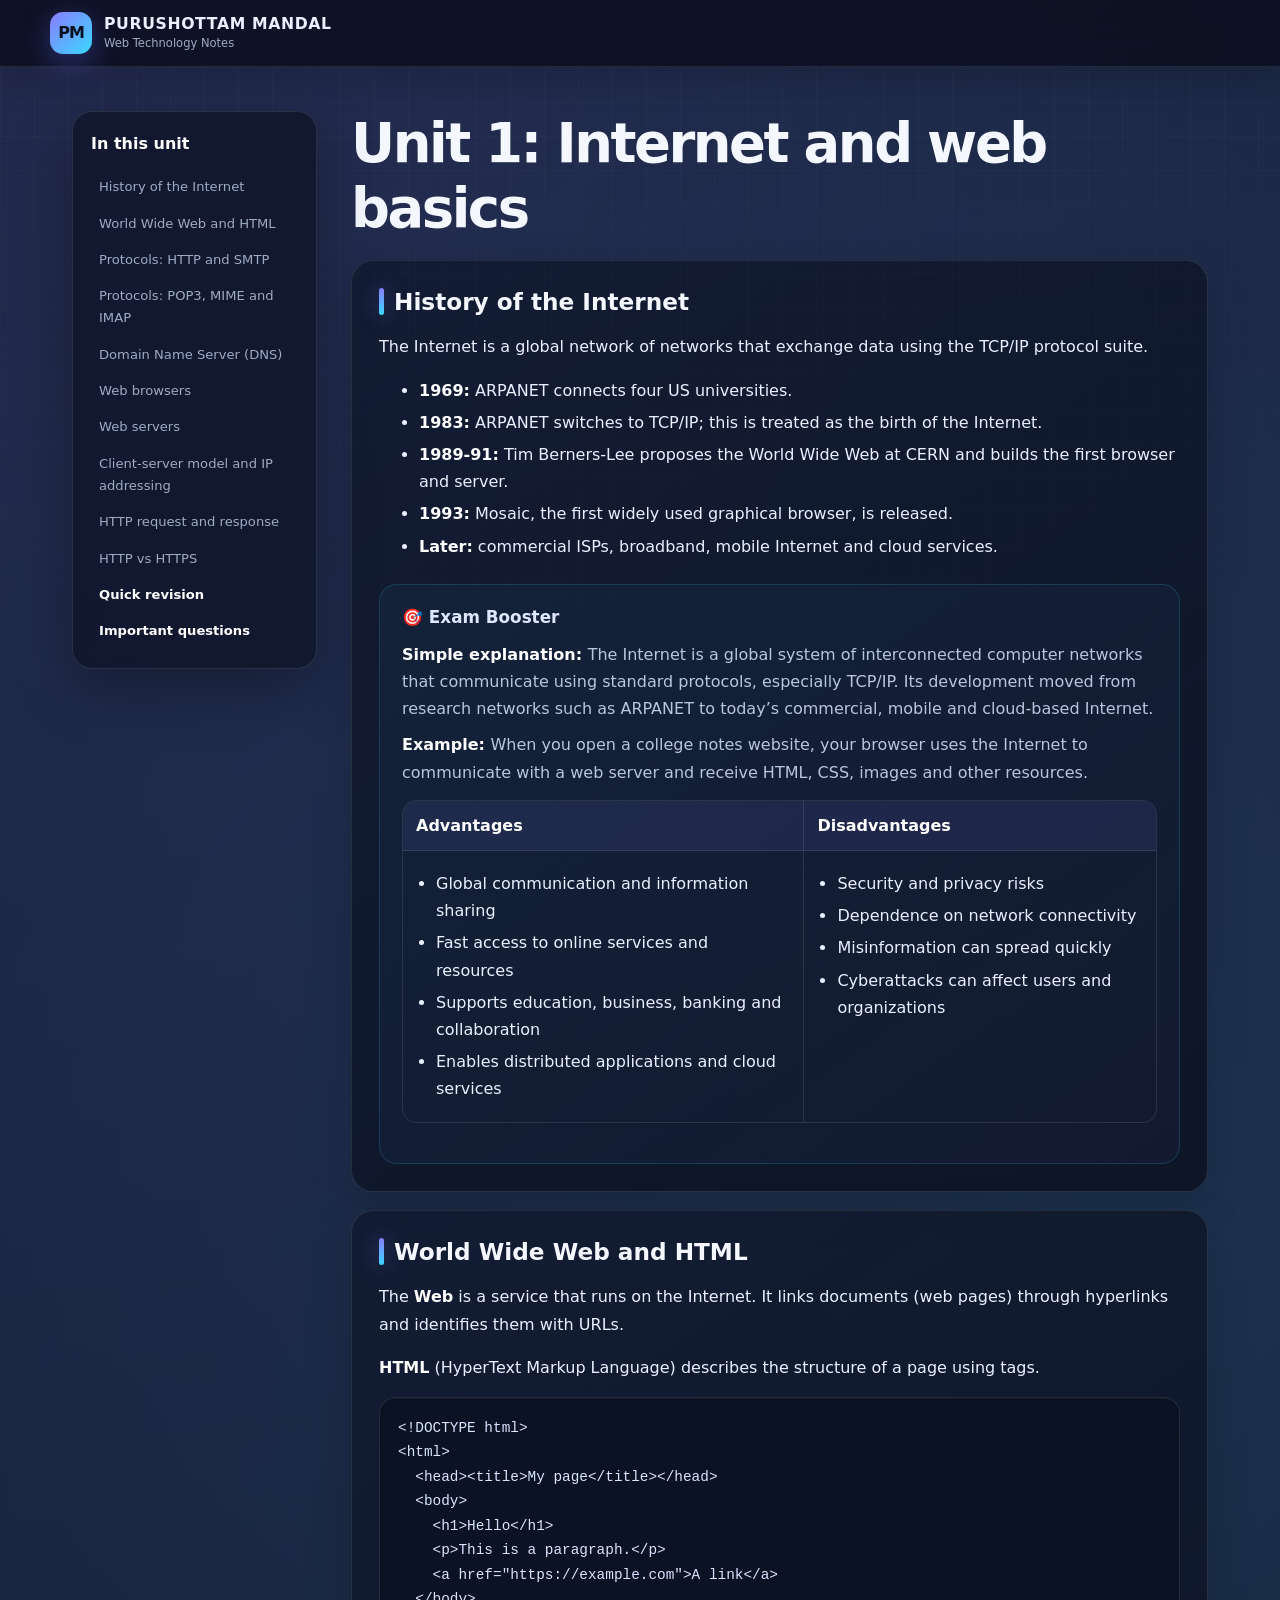
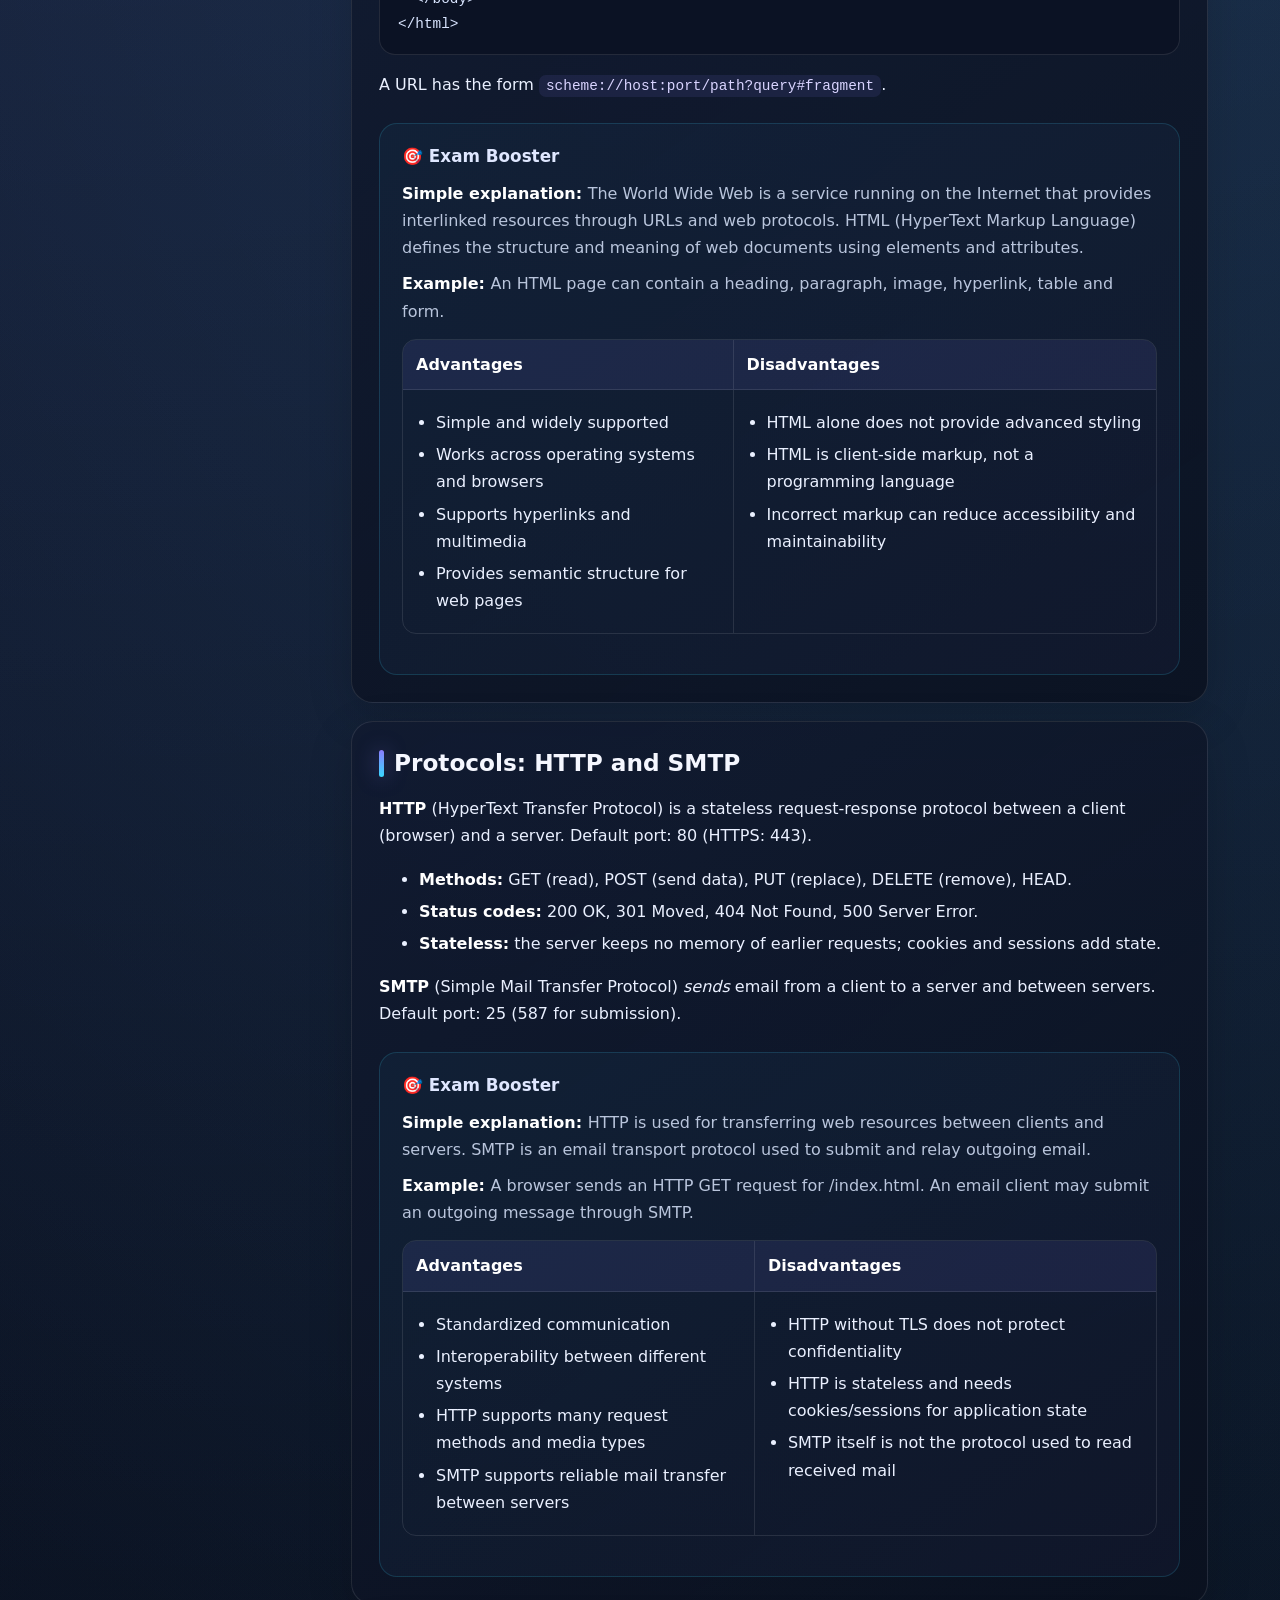
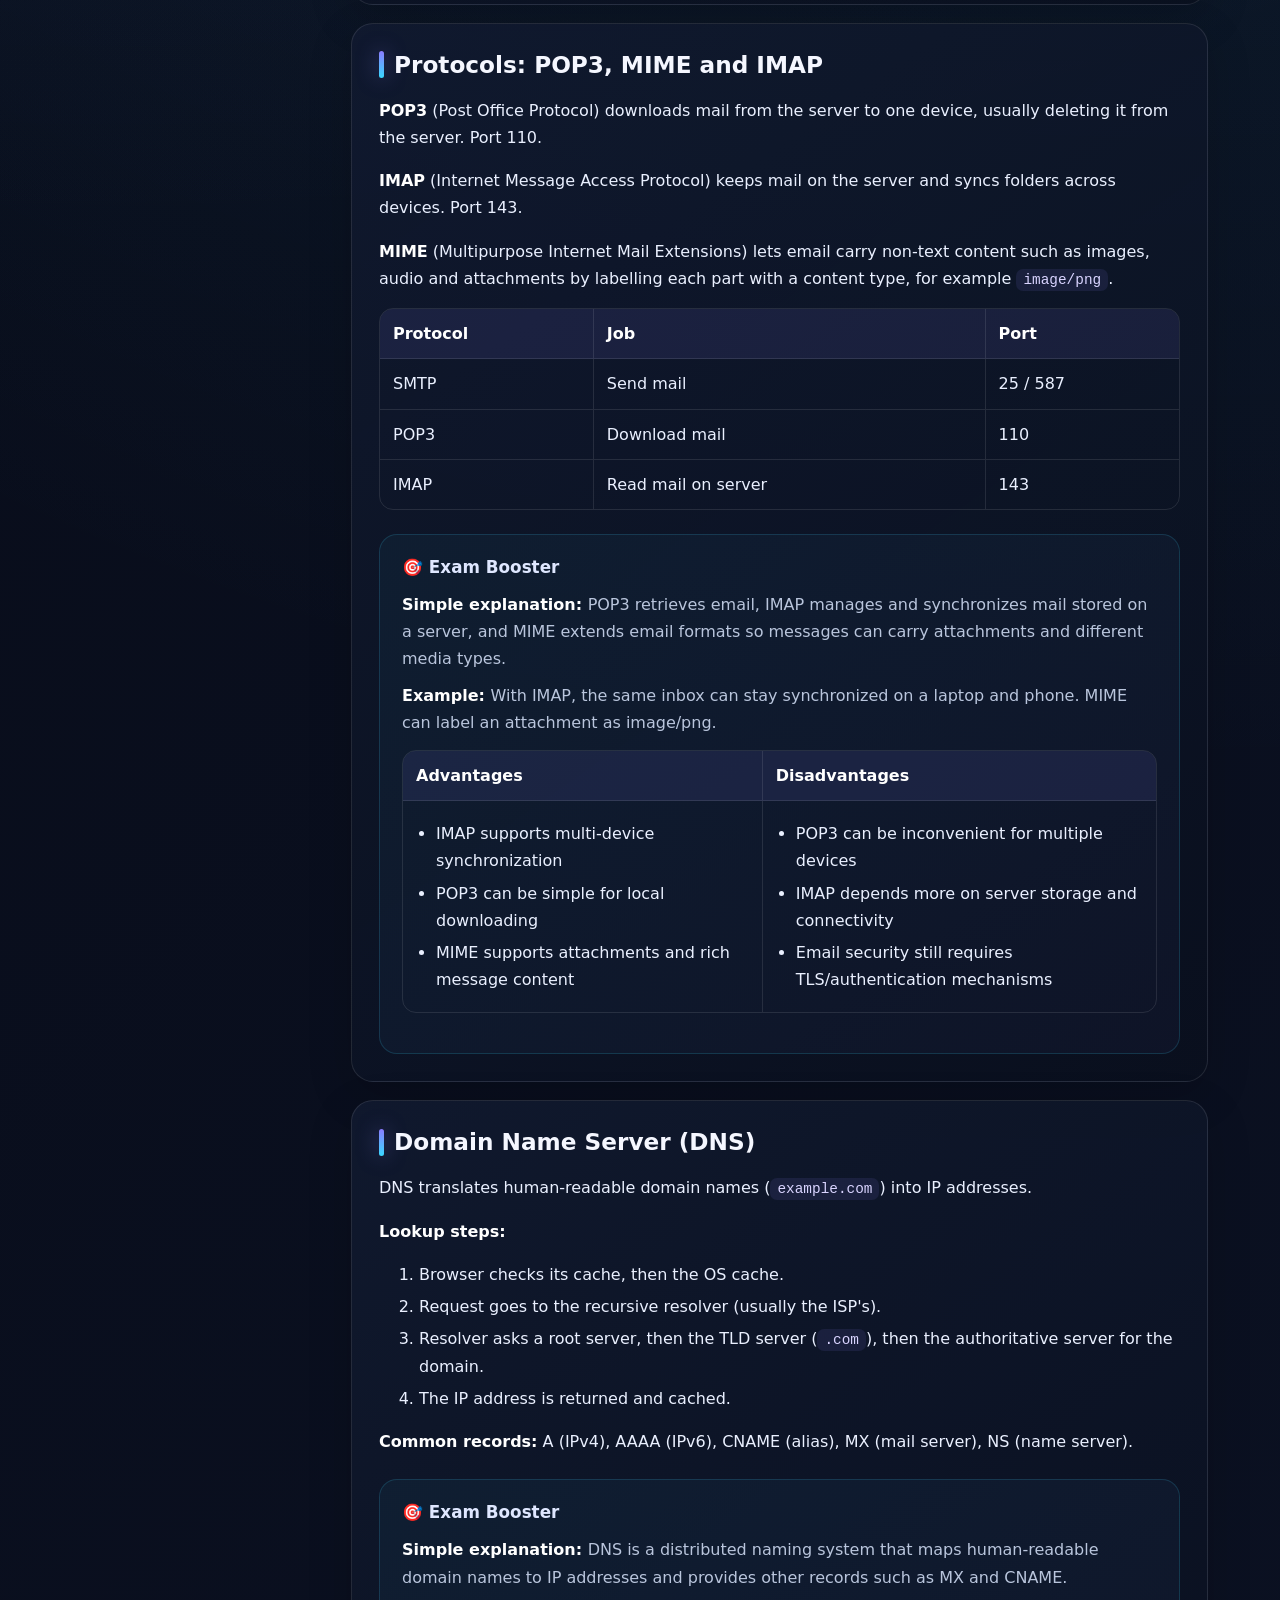
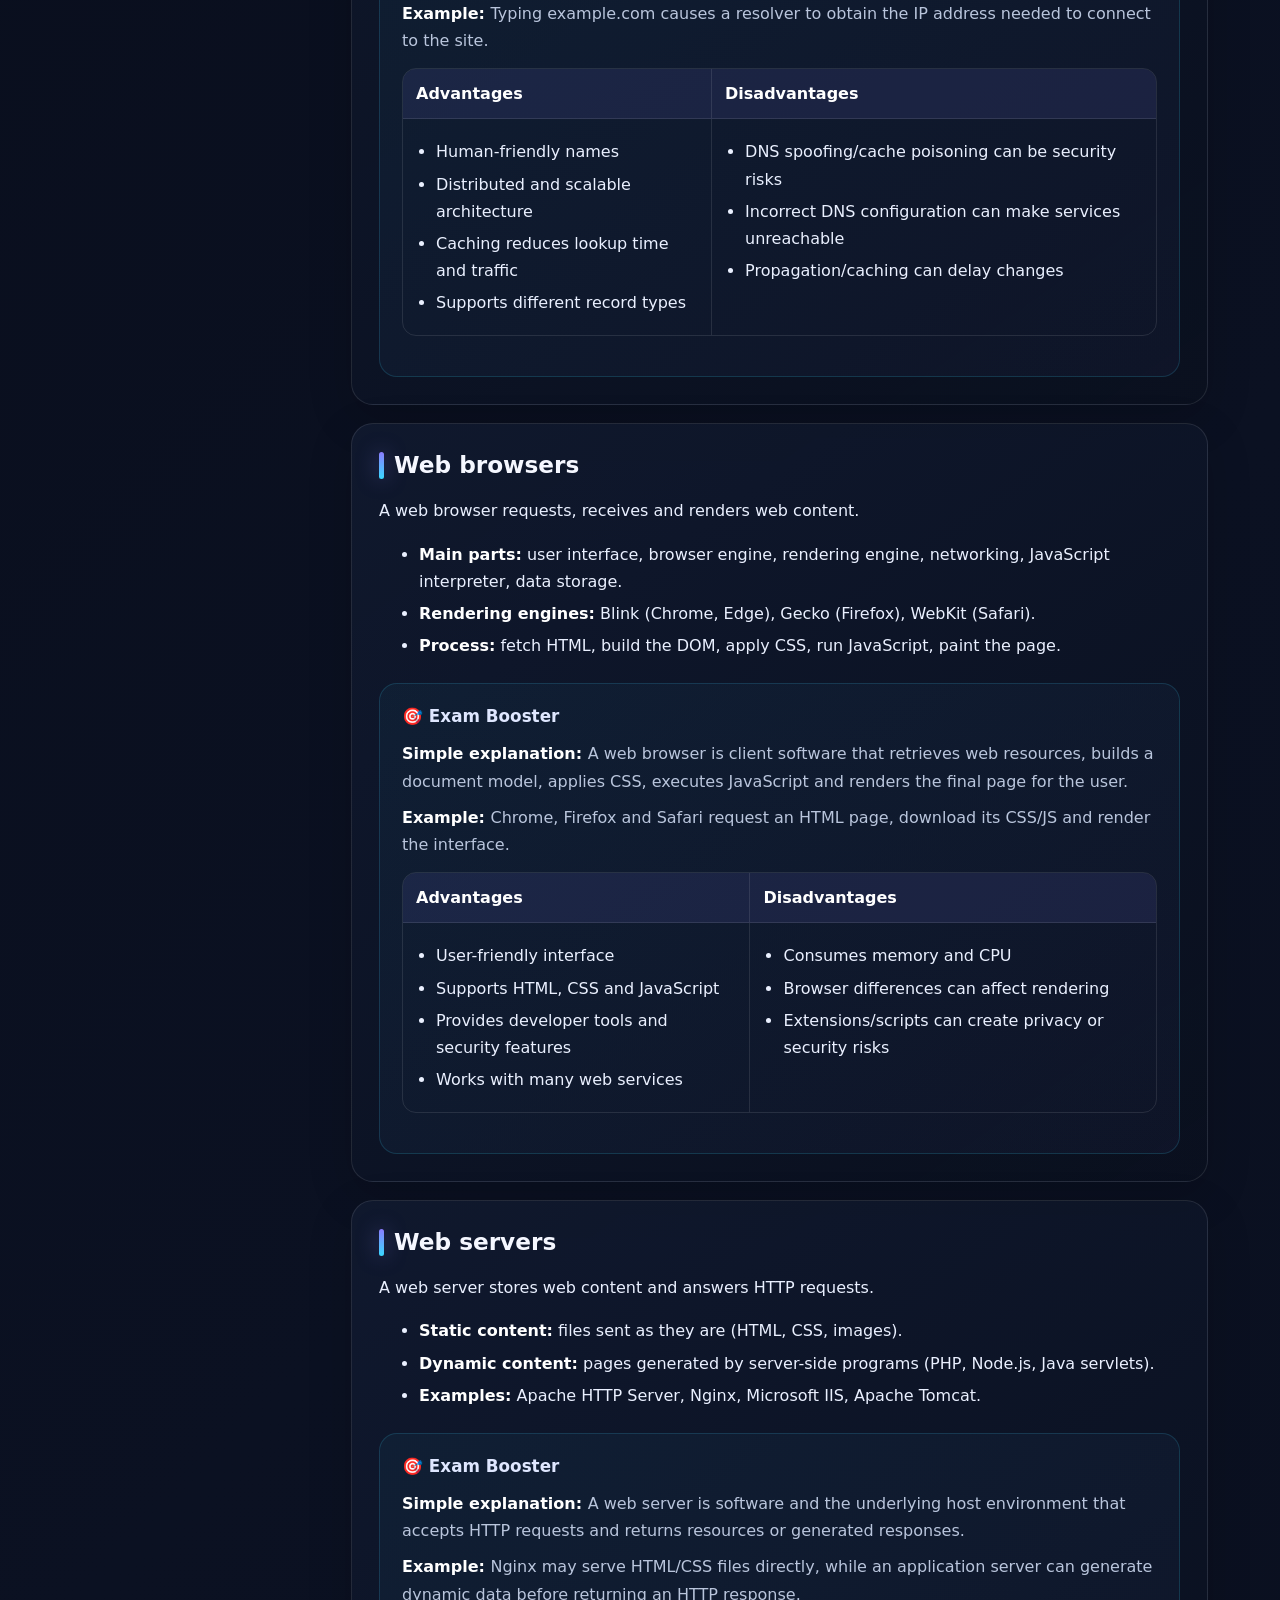
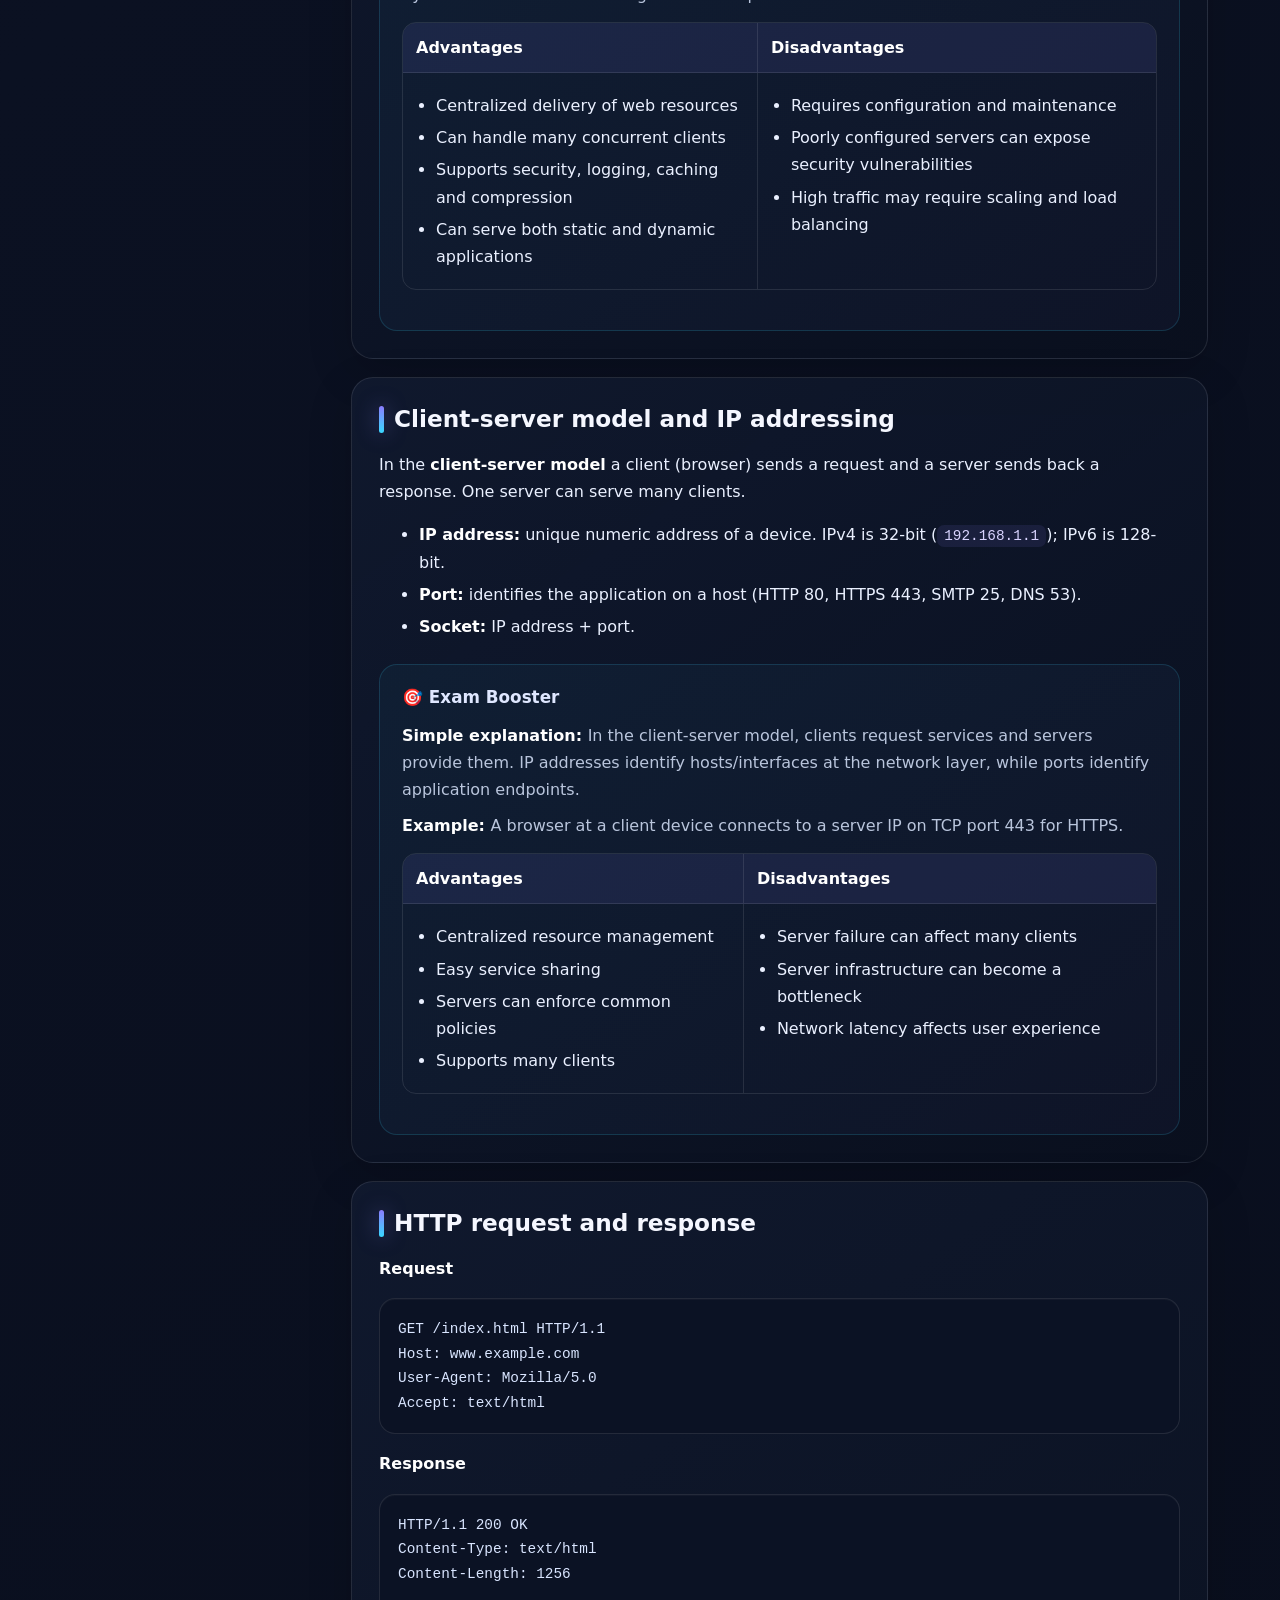
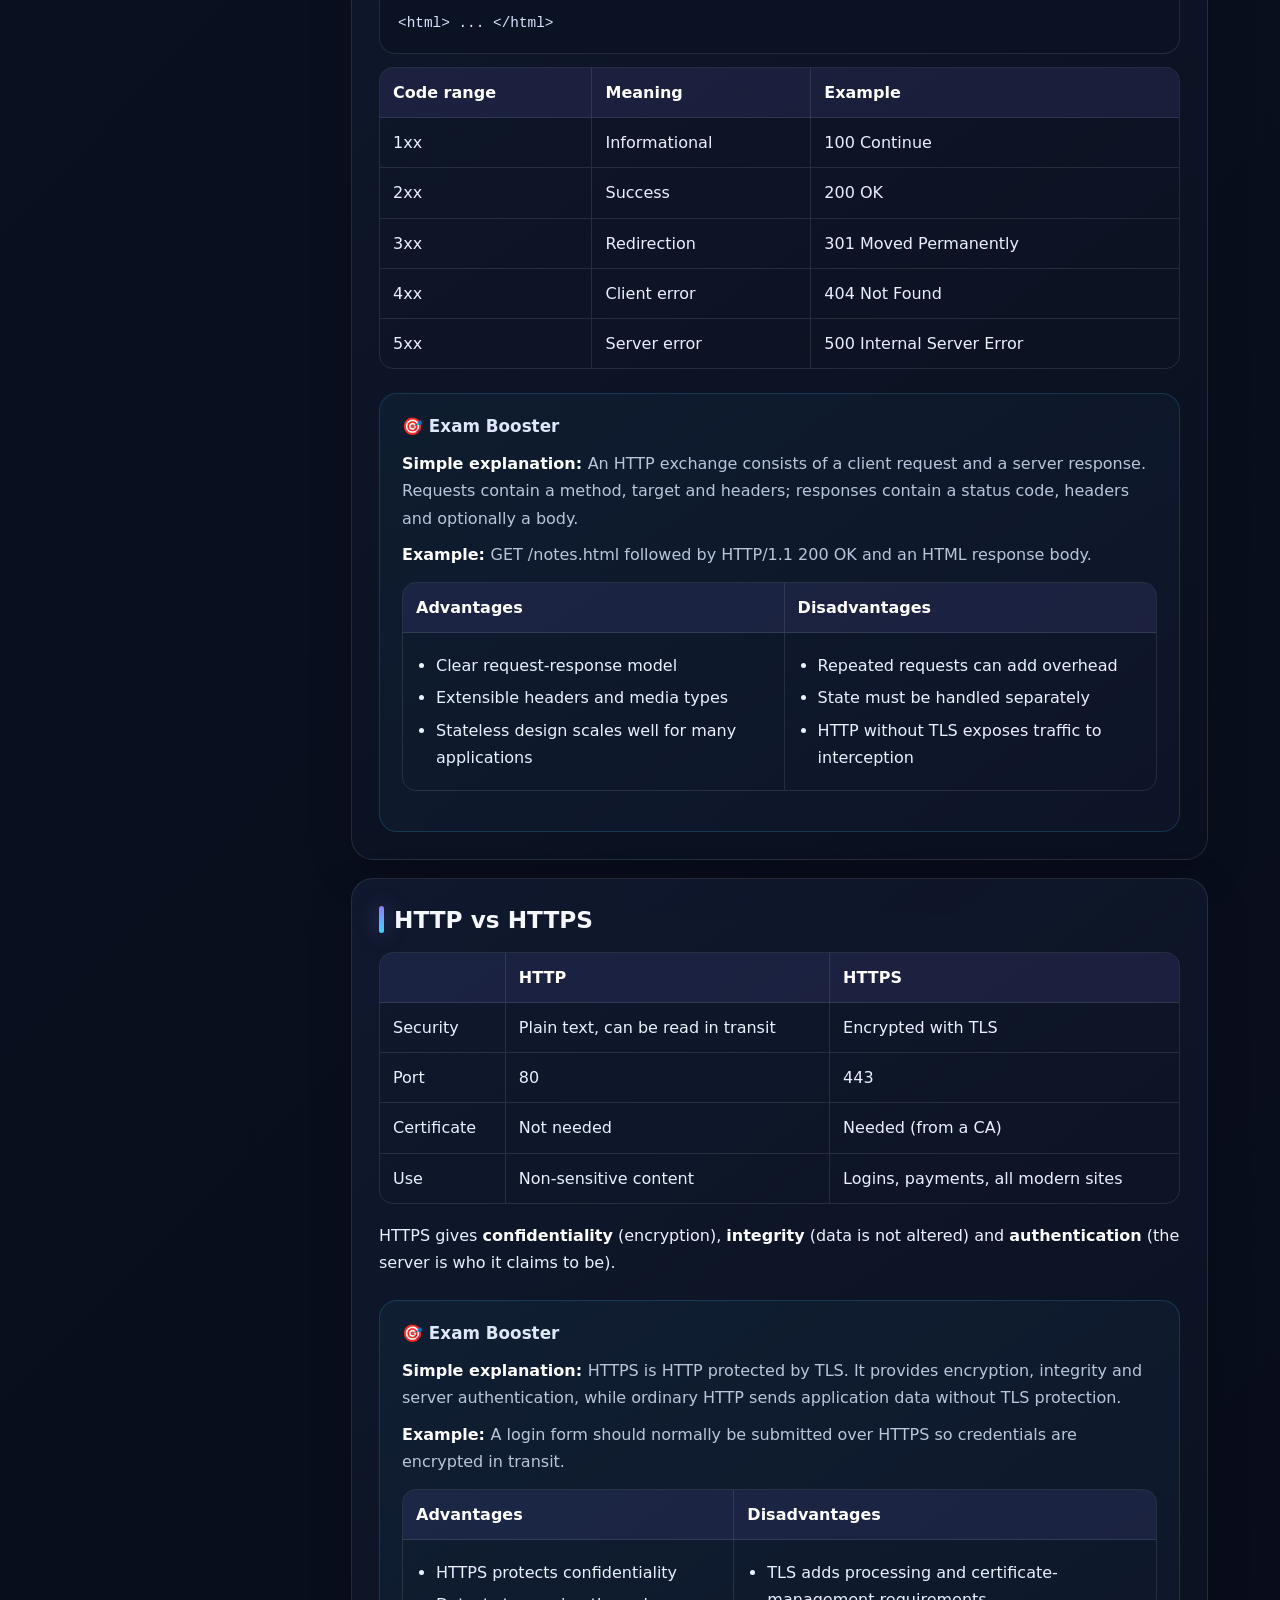
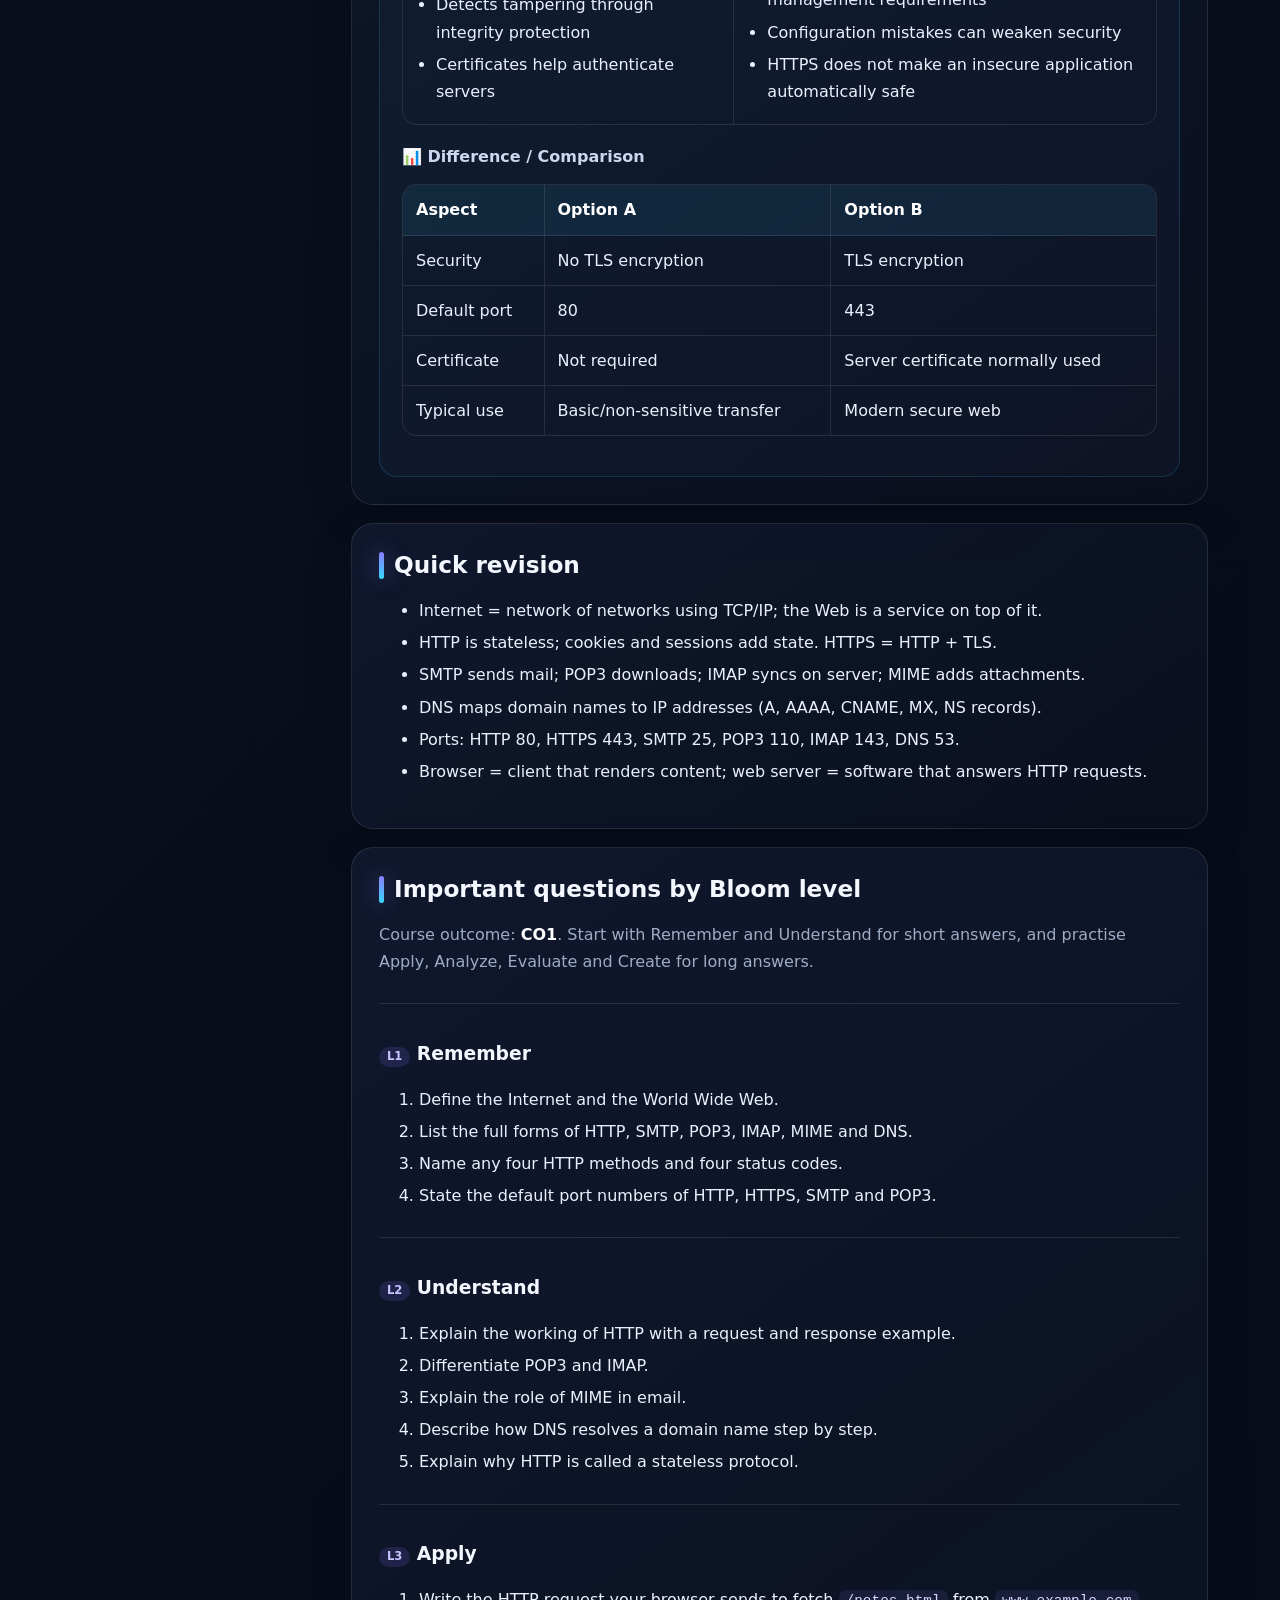
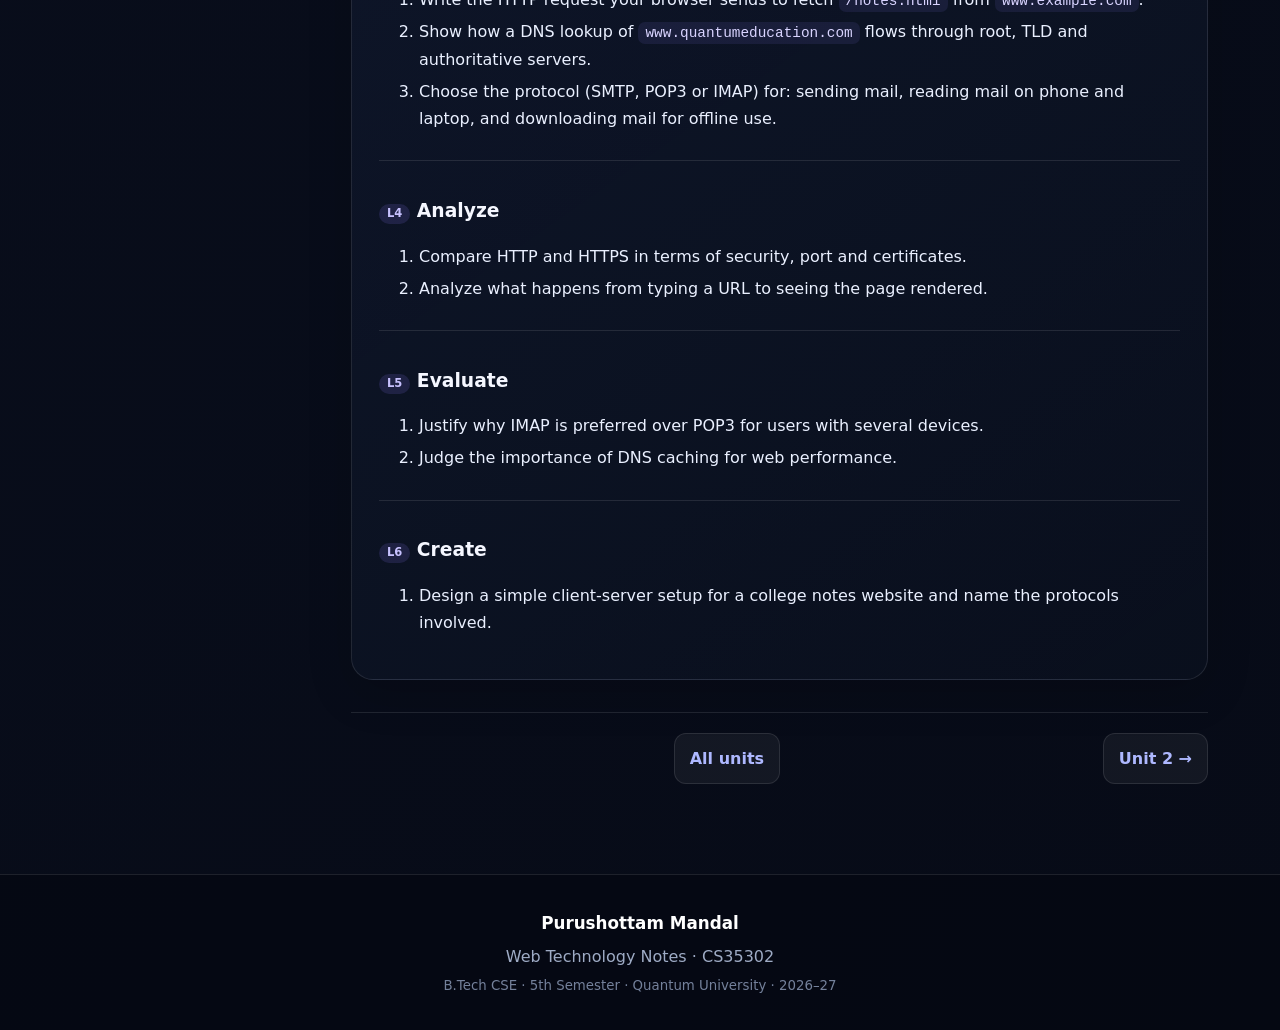
==== unit-1.html @ 2945394b "Add files via upload" ====
<!DOCTYPE html>

<html lang="en">
<head>
<meta charset="utf-8"/>
<meta content="width=device-width, initial-scale=1" name="viewport"/>
<title>Unit 1 - Web Technology</title>
<link href="../style.css" rel="stylesheet"/>
</head>
<body>
<header class="top"><div class="top-inner"><a class="brand" href="../index.html"><span class="brand-mark">PM</span><span class="brand-copy"><span class="brand-name">PURUSHOTTAM MANDAL</span><span class="brand-subtitle">Web Technology Notes</span></span></a></div></header>
<div class="layout"><aside class="toc"><p class="toc-title">In this unit</p><ul><li><a href="#history-of-the-internet">History of the Internet</a></li><li><a href="#world-wide-web-and-html">World Wide Web and HTML</a></li><li><a href="#protocols--http-and-smtp">Protocols: HTTP and SMTP</a></li><li><a href="#protocols--pop3--mime-and-imap">Protocols: POP3, MIME and IMAP</a></li><li><a href="#domain-name-server--dns">Domain Name Server (DNS)</a></li><li><a href="#web-browsers">Web browsers</a></li><li><a href="#web-servers">Web servers</a></li><li><a href="#client-server-model-and-ip-addressing">Client-server model and IP addressing</a></li><li><a href="#http-request-and-response">HTTP request and response</a></li><li><a href="#http-vs-https">HTTP vs HTTPS</a></li><li><a href="#quick-revision"><b>Quick revision</b></a></li><li><a href="#important-questions"><b>Important questions</b></a></li></ul></aside><main><h1>Unit 1: Internet and web basics</h1><section id="history-of-the-internet"><h2>History of the Internet</h2>
<p>The Internet is a global network of networks that exchange data using the TCP/IP protocol suite.</p>
<ul>
<li><b>1969:</b> ARPANET connects four US universities.</li>
<li><b>1983:</b> ARPANET switches to TCP/IP; this is treated as the birth of the Internet.</li>
<li><b>1989-91:</b> Tim Berners-Lee proposes the World Wide Web at CERN and builds the first browser and server.</li>
<li><b>1993:</b> Mosaic, the first widely used graphical browser, is released.</li>
<li><b>Later:</b> commercial ISPs, broadband, mobile Internet and cloud services.</li>
</ul><div class="exam-booster"><h3>🎯 Exam Booster</h3><p><strong>Simple explanation: </strong>The Internet is a global system of interconnected computer networks that communicate using standard protocols, especially TCP/IP. Its development moved from research networks such as ARPANET to today’s commercial, mobile and cloud-based Internet.</p><p><strong>Example: </strong>When you open a college notes website, your browser uses the Internet to communicate with a web server and receive HTML, CSS, images and other resources.</p><table><tr><th>Advantages</th><th>Disadvantages</th></tr><tr><td><ul><li>Global communication and information sharing</li><li>Fast access to online services and resources</li><li>Supports education, business, banking and collaboration</li><li>Enables distributed applications and cloud services</li></ul></td><td><ul><li>Security and privacy risks</li><li>Dependence on network connectivity</li><li>Misinformation can spread quickly</li><li>Cyberattacks can affect users and organizations</li></ul></td></tr></table></div></section><section id="world-wide-web-and-html"><h2>World Wide Web and HTML</h2>
<p>The <b>Web</b> is a service that runs on the Internet. It links documents (web pages) through hyperlinks and identifies them with URLs.</p>
<p><b>HTML</b> (HyperText Markup Language) describes the structure of a page using tags.</p><pre><code>&lt;!DOCTYPE html&gt;
&lt;html&gt;
  &lt;head&gt;&lt;title&gt;My page&lt;/title&gt;&lt;/head&gt;
  &lt;body&gt;
    &lt;h1&gt;Hello&lt;/h1&gt;
    &lt;p&gt;This is a paragraph.&lt;/p&gt;
    &lt;a href="https://example.com"&gt;A link&lt;/a&gt;
  &lt;/body&gt;
&lt;/html&gt;</code></pre>
<p>A URL has the form <code>scheme://host:port/path?query#fragment</code>.</p><div class="exam-booster"><h3>🎯 Exam Booster</h3><p><strong>Simple explanation: </strong>The World Wide Web is a service running on the Internet that provides interlinked resources through URLs and web protocols. HTML (HyperText Markup Language) defines the structure and meaning of web documents using elements and attributes.</p><p><strong>Example: </strong>An HTML page can contain a heading, paragraph, image, hyperlink, table and form.</p><table><tr><th>Advantages</th><th>Disadvantages</th></tr><tr><td><ul><li>Simple and widely supported</li><li>Works across operating systems and browsers</li><li>Supports hyperlinks and multimedia</li><li>Provides semantic structure for web pages</li></ul></td><td><ul><li>HTML alone does not provide advanced styling</li><li>HTML is client-side markup, not a programming language</li><li>Incorrect markup can reduce accessibility and maintainability</li></ul></td></tr></table></div></section><section id="protocols--http-and-smtp"><h2>Protocols: HTTP and SMTP</h2>
<p><b>HTTP</b> (HyperText Transfer Protocol) is a stateless request-response protocol between a client (browser) and a server. Default port: 80 (HTTPS: 443).</p>
<ul>
<li><b>Methods:</b> GET (read), POST (send data), PUT (replace), DELETE (remove), HEAD.</li>
<li><b>Status codes:</b> 200 OK, 301 Moved, 404 Not Found, 500 Server Error.</li>
<li><b>Stateless:</b> the server keeps no memory of earlier requests; cookies and sessions add state.</li>
</ul>
<p><b>SMTP</b> (Simple Mail Transfer Protocol) <i>sends</i> email from a client to a server and between servers. Default port: 25 (587 for submission).</p><div class="exam-booster"><h3>🎯 Exam Booster</h3><p><strong>Simple explanation: </strong>HTTP is used for transferring web resources between clients and servers. SMTP is an email transport protocol used to submit and relay outgoing email.</p><p><strong>Example: </strong>A browser sends an HTTP GET request for /index.html. An email client may submit an outgoing message through SMTP.</p><table><tr><th>Advantages</th><th>Disadvantages</th></tr><tr><td><ul><li>Standardized communication</li><li>Interoperability between different systems</li><li>HTTP supports many request methods and media types</li><li>SMTP supports reliable mail transfer between servers</li></ul></td><td><ul><li>HTTP without TLS does not protect confidentiality</li><li>HTTP is stateless and needs cookies/sessions for application state</li><li>SMTP itself is not the protocol used to read received mail</li></ul></td></tr></table></div></section><section id="protocols--pop3--mime-and-imap"><h2>Protocols: POP3, MIME and IMAP</h2>
<p><b>POP3</b> (Post Office Protocol) downloads mail from the server to one device, usually deleting it from the server. Port 110.</p>
<p><b>IMAP</b> (Internet Message Access Protocol) keeps mail on the server and syncs folders across devices. Port 143.</p>
<p><b>MIME</b> (Multipurpose Internet Mail Extensions) lets email carry non-text content such as images, audio and attachments by labelling each part with a content type, for example <code>image/png</code>.</p>
<table>
<tr><th>Protocol</th><th>Job</th><th>Port</th></tr>
<tr><td>SMTP</td><td>Send mail</td><td>25 / 587</td></tr>
<tr><td>POP3</td><td>Download mail</td><td>110</td></tr>
<tr><td>IMAP</td><td>Read mail on server</td><td>143</td></tr>
</table><div class="exam-booster"><h3>🎯 Exam Booster</h3><p><strong>Simple explanation: </strong>POP3 retrieves email, IMAP manages and synchronizes mail stored on a server, and MIME extends email formats so messages can carry attachments and different media types.</p><p><strong>Example: </strong>With IMAP, the same inbox can stay synchronized on a laptop and phone. MIME can label an attachment as image/png.</p><table><tr><th>Advantages</th><th>Disadvantages</th></tr><tr><td><ul><li>IMAP supports multi-device synchronization</li><li>POP3 can be simple for local downloading</li><li>MIME supports attachments and rich message content</li></ul></td><td><ul><li>POP3 can be inconvenient for multiple devices</li><li>IMAP depends more on server storage and connectivity</li><li>Email security still requires TLS/authentication mechanisms</li></ul></td></tr></table></div></section><section id="domain-name-server--dns"><h2>Domain Name Server (DNS)</h2>
<p>DNS translates human-readable domain names (<code>example.com</code>) into IP addresses.</p>
<p><b>Lookup steps:</b></p>
<ol>
<li>Browser checks its cache, then the OS cache.</li>
<li>Request goes to the recursive resolver (usually the ISP's).</li>
<li>Resolver asks a root server, then the TLD server (<code>.com</code>), then the authoritative server for the domain.</li>
<li>The IP address is returned and cached.</li>
</ol>
<p><b>Common records:</b> A (IPv4), AAAA (IPv6), CNAME (alias), MX (mail server), NS (name server).</p><div class="exam-booster"><h3>🎯 Exam Booster</h3><p><strong>Simple explanation: </strong>DNS is a distributed naming system that maps human-readable domain names to IP addresses and provides other records such as MX and CNAME.</p><p><strong>Example: </strong>Typing example.com causes a resolver to obtain the IP address needed to connect to the site.</p><table><tr><th>Advantages</th><th>Disadvantages</th></tr><tr><td><ul><li>Human-friendly names</li><li>Distributed and scalable architecture</li><li>Caching reduces lookup time and traffic</li><li>Supports different record types</li></ul></td><td><ul><li>DNS spoofing/cache poisoning can be security risks</li><li>Incorrect DNS configuration can make services unreachable</li><li>Propagation/caching can delay changes</li></ul></td></tr></table></div></section><section id="web-browsers"><h2>Web browsers</h2>
<p>A web browser requests, receives and renders web content.</p>
<ul>
<li><b>Main parts:</b> user interface, browser engine, rendering engine, networking, JavaScript interpreter, data storage.</li>
<li><b>Rendering engines:</b> Blink (Chrome, Edge), Gecko (Firefox), WebKit (Safari).</li>
<li><b>Process:</b> fetch HTML, build the DOM, apply CSS, run JavaScript, paint the page.</li>
</ul><div class="exam-booster"><h3>🎯 Exam Booster</h3><p><strong>Simple explanation: </strong>A web browser is client software that retrieves web resources, builds a document model, applies CSS, executes JavaScript and renders the final page for the user.</p><p><strong>Example: </strong>Chrome, Firefox and Safari request an HTML page, download its CSS/JS and render the interface.</p><table><tr><th>Advantages</th><th>Disadvantages</th></tr><tr><td><ul><li>User-friendly interface</li><li>Supports HTML, CSS and JavaScript</li><li>Provides developer tools and security features</li><li>Works with many web services</li></ul></td><td><ul><li>Consumes memory and CPU</li><li>Browser differences can affect rendering</li><li>Extensions/scripts can create privacy or security risks</li></ul></td></tr></table></div></section><section id="web-servers"><h2>Web servers</h2>
<p>A web server stores web content and answers HTTP requests.</p>
<ul>
<li><b>Static content:</b> files sent as they are (HTML, CSS, images).</li>
<li><b>Dynamic content:</b> pages generated by server-side programs (PHP, Node.js, Java servlets).</li>
<li><b>Examples:</b> Apache HTTP Server, Nginx, Microsoft IIS, Apache Tomcat.</li>
</ul><div class="exam-booster"><h3>🎯 Exam Booster</h3><p><strong>Simple explanation: </strong>A web server is software and the underlying host environment that accepts HTTP requests and returns resources or generated responses.</p><p><strong>Example: </strong>Nginx may serve HTML/CSS files directly, while an application server can generate dynamic data before returning an HTTP response.</p><table><tr><th>Advantages</th><th>Disadvantages</th></tr><tr><td><ul><li>Centralized delivery of web resources</li><li>Can handle many concurrent clients</li><li>Supports security, logging, caching and compression</li><li>Can serve both static and dynamic applications</li></ul></td><td><ul><li>Requires configuration and maintenance</li><li>Poorly configured servers can expose security vulnerabilities</li><li>High traffic may require scaling and load balancing</li></ul></td></tr></table></div></section><section id="client-server-model-and-ip-addressing"><h2>Client-server model and IP addressing</h2>
<p>In the <b>client-server model</b> a client (browser) sends a request and a server sends back a response. One server can serve many clients.</p>
<ul>
<li><b>IP address:</b> unique numeric address of a device. IPv4 is 32-bit (<code>192.168.1.1</code>); IPv6 is 128-bit.</li>
<li><b>Port:</b> identifies the application on a host (HTTP 80, HTTPS 443, SMTP 25, DNS 53).</li>
<li><b>Socket:</b> IP address + port.</li>
</ul><div class="exam-booster"><h3>🎯 Exam Booster</h3><p><strong>Simple explanation: </strong>In the client-server model, clients request services and servers provide them. IP addresses identify hosts/interfaces at the network layer, while ports identify application endpoints.</p><p><strong>Example: </strong>A browser at a client device connects to a server IP on TCP port 443 for HTTPS.</p><table><tr><th>Advantages</th><th>Disadvantages</th></tr><tr><td><ul><li>Centralized resource management</li><li>Easy service sharing</li><li>Servers can enforce common policies</li><li>Supports many clients</li></ul></td><td><ul><li>Server failure can affect many clients</li><li>Server infrastructure can become a bottleneck</li><li>Network latency affects user experience</li></ul></td></tr></table></div></section><section id="http-request-and-response"><h2>HTTP request and response</h2>
<p><b>Request</b></p><pre><code>GET /index.html HTTP/1.1
Host: www.example.com
User-Agent: Mozilla/5.0
Accept: text/html</code></pre>
<p><b>Response</b></p><pre><code>HTTP/1.1 200 OK
Content-Type: text/html
Content-Length: 1256

&lt;html&gt; ... &lt;/html&gt;</code></pre>
<table>
<tr><th>Code range</th><th>Meaning</th><th>Example</th></tr>
<tr><td>1xx</td><td>Informational</td><td>100 Continue</td></tr>
<tr><td>2xx</td><td>Success</td><td>200 OK</td></tr>
<tr><td>3xx</td><td>Redirection</td><td>301 Moved Permanently</td></tr>
<tr><td>4xx</td><td>Client error</td><td>404 Not Found</td></tr>
<tr><td>5xx</td><td>Server error</td><td>500 Internal Server Error</td></tr>
</table><div class="exam-booster"><h3>🎯 Exam Booster</h3><p><strong>Simple explanation: </strong>An HTTP exchange consists of a client request and a server response. Requests contain a method, target and headers; responses contain a status code, headers and optionally a body.</p><p><strong>Example: </strong>GET /notes.html followed by HTTP/1.1 200 OK and an HTML response body.</p><table><tr><th>Advantages</th><th>Disadvantages</th></tr><tr><td><ul><li>Clear request-response model</li><li>Extensible headers and media types</li><li>Stateless design scales well for many applications</li></ul></td><td><ul><li>Repeated requests can add overhead</li><li>State must be handled separately</li><li>HTTP without TLS exposes traffic to interception</li></ul></td></tr></table></div></section><section id="http-vs-https"><h2>HTTP vs HTTPS</h2>
<table>
<tr><th></th><th>HTTP</th><th>HTTPS</th></tr>
<tr><td>Security</td><td>Plain text, can be read in transit</td><td>Encrypted with TLS</td></tr>
<tr><td>Port</td><td>80</td><td>443</td></tr>
<tr><td>Certificate</td><td>Not needed</td><td>Needed (from a CA)</td></tr>
<tr><td>Use</td><td>Non-sensitive content</td><td>Logins, payments, all modern sites</td></tr>
</table>
<p>HTTPS gives <b>confidentiality</b> (encryption), <b>integrity</b> (data is not altered) and <b>authentication</b> (the server is who it claims to be).</p><div class="exam-booster"><h3>🎯 Exam Booster</h3><p><strong>Simple explanation: </strong>HTTPS is HTTP protected by TLS. It provides encryption, integrity and server authentication, while ordinary HTTP sends application data without TLS protection.</p><p><strong>Example: </strong>A login form should normally be submitted over HTTPS so credentials are encrypted in transit.</p><table><tr><th>Advantages</th><th>Disadvantages</th></tr><tr><td><ul><li>HTTPS protects confidentiality</li><li>Detects tampering through integrity protection</li><li>Certificates help authenticate servers</li></ul></td><td><ul><li>TLS adds processing and certificate-management requirements</li><li>Configuration mistakes can weaken security</li><li>HTTPS does not make an insecure application automatically safe</li></ul></td></tr></table><div class="difference-box"><h4>📊 Difference / Comparison</h4><table><tr><th>Aspect</th><th>Option A</th><th>Option B</th></tr><tr><td>Security</td><td>No TLS encryption</td><td>TLS encryption</td></tr><tr><td>Default port</td><td>80</td><td>443</td></tr><tr><td>Certificate</td><td>Not required</td><td>Server certificate normally used</td></tr><tr><td>Typical use</td><td>Basic/non-sensitive transfer</td><td>Modern secure web</td></tr></table></div></div></section><section id="quick-revision"><h2>Quick revision</h2><ul><li>Internet = network of networks using TCP/IP; the Web is a service on top of it.</li><li>HTTP is stateless; cookies and sessions add state. HTTPS = HTTP + TLS.</li><li>SMTP sends mail; POP3 downloads; IMAP syncs on server; MIME adds attachments.</li><li>DNS maps domain names to IP addresses (A, AAAA, CNAME, MX, NS records).</li><li>Ports: HTTP 80, HTTPS 443, SMTP 25, POP3 110, IMAP 143, DNS 53.</li><li>Browser = client that renders content; web server = software that answers HTTP requests.</li></ul></section><section id="important-questions"><h2>Important questions by Bloom level</h2><p class="note">Course outcome: <b>CO1</b>. Start with Remember and Understand for short answers, and practise Apply, Analyze, Evaluate and Create for long answers.</p><div class="bloom"><h3><span class="tag">L1</span> Remember</h3><ol><li>Define the Internet and the World Wide Web.</li><li>List the full forms of HTTP, SMTP, POP3, IMAP, MIME and DNS.</li><li>Name any four HTTP methods and four status codes.</li><li>State the default port numbers of HTTP, HTTPS, SMTP and POP3.</li></ol></div><div class="bloom"><h3><span class="tag">L2</span> Understand</h3><ol><li>Explain the working of HTTP with a request and response example.</li><li>Differentiate POP3 and IMAP.</li><li>Explain the role of MIME in email.</li><li>Describe how DNS resolves a domain name step by step.</li><li>Explain why HTTP is called a stateless protocol.</li></ol></div><div class="bloom"><h3><span class="tag">L3</span> Apply</h3><ol><li>Write the HTTP request your browser sends to fetch <code>/notes.html</code> from <code>www.example.com</code>.</li><li>Show how a DNS lookup of <code>www.quantumeducation.com</code> flows through root, TLD and authoritative servers.</li><li>Choose the protocol (SMTP, POP3 or IMAP) for: sending mail, reading mail on phone and laptop, and downloading mail for offline use.</li></ol></div><div class="bloom"><h3><span class="tag">L4</span> Analyze</h3><ol><li>Compare HTTP and HTTPS in terms of security, port and certificates.</li><li>Analyze what happens from typing a URL to seeing the page rendered.</li></ol></div><div class="bloom"><h3><span class="tag">L5</span> Evaluate</h3><ol><li>Justify why IMAP is preferred over POP3 for users with several devices.</li><li>Judge the importance of DNS caching for web performance.</li></ol></div><div class="bloom"><h3><span class="tag">L6</span> Create</h3><ol><li>Design a simple client-server setup for a college notes website and name the protocols involved.</li></ol></div></section><nav class="pager"><span></span><a href="index.html">All units</a><a href="unit-2.html">Unit 2 →</a></nav></main></div>
<footer class="foot"><strong>Purushottam Mandal</strong>Web Technology Notes · CS35302<br/><small>B.Tech CSE · 5th Semester · Quantum University · 2026–27</small></footer>
</body>
</html>
---- style.css ----
:root{--bg:#070b17;--surface:rgba(16,24,44,.78);--surface2:rgba(25,35,61,.72);--text:#eaf0ff;--muted:#9eabc5;--line:rgba(255,255,255,.10);--primary:#8b7cff;--secondary:#39d8ff;--accent:#ff79c6;--code:#0b1224;--shadow:0 20px 60px rgba(0,0,0,.30)}
*{box-sizing:border-box}html{scroll-behavior:smooth;scroll-padding-top:100px}body{margin:0;color:var(--text);font-family:Inter,ui-sans-serif,system-ui,-apple-system,"Segoe UI",Roboto,Arial,sans-serif;line-height:1.7;background:radial-gradient(circle at 10% 0%,rgba(139,124,255,.20),transparent 28%),radial-gradient(circle at 90% 10%,rgba(57,216,255,.14),transparent 25%),linear-gradient(135deg,#060914,#0b1122 48%,#070b17);min-height:100vh}body:before{content:"";position:fixed;inset:0;pointer-events:none;background-image:linear-gradient(rgba(255,255,255,.025) 1px,transparent 1px),linear-gradient(90deg,rgba(255,255,255,.025) 1px,transparent 1px);background-size:34px 34px;mask-image:linear-gradient(to bottom,black,transparent 90%)}a{color:#aeb8ff;text-underline-offset:4px}a:hover{color:#fff}.top{position:sticky;top:0;z-index:50;padding:12px 20px;background:rgba(7,11,23,.72);backdrop-filter:blur(18px);-webkit-backdrop-filter:blur(18px);border-bottom:1px solid var(--line);box-shadow:0 10px 35px rgba(0,0,0,.18)}.top-inner{max-width:1180px;margin:auto;display:flex;align-items:center;justify-content:space-between;gap:18px}.brand{display:flex;align-items:center;gap:12px;text-decoration:none;color:var(--text)}.brand-mark{width:42px;height:42px;border-radius:13px;display:grid;place-items:center;font-weight:900;letter-spacing:-1px;background:linear-gradient(135deg,var(--primary),var(--secondary));color:#07101d;box-shadow:0 8px 28px rgba(99,104,255,.35)}.brand-copy{display:flex;flex-direction:column;line-height:1.15}.brand-name{font-weight:850;letter-spacing:.04em;font-size:.98rem}.brand-subtitle{font-size:.72rem;color:var(--muted);margin-top:4px}.crumbs{max-width:1180px;margin:0 auto;font-size:.86rem;color:var(--muted)}.crumbs a{text-decoration:none}.crumbs .sep{margin:0 8px;color:#65718c}.crumbs span:last-child{color:#dce5ff;font-weight:700}h1,h2,h3{color:#f5f7ff;line-height:1.2}h1{font-size:clamp(2rem,5vw,3.4rem);letter-spacing:-.045em;margin:0 0 10px}h2{font-size:1.45rem;margin:0 0 18px;display:flex;align-items:center;gap:10px}h2:before{content:"";width:5px;height:27px;border-radius:8px;background:linear-gradient(var(--primary),var(--secondary));box-shadow:0 0 20px rgba(139,124,255,.5)}.lead{color:var(--muted);font-size:1.05rem}.solo{max-width:1120px;margin:0 auto;padding:70px 22px 60px}.solo>h1{max-width:850px}.layout{max-width:1180px;margin:0 auto;padding:44px 22px 70px;display:grid;grid-template-columns:245px minmax(0,1fr);gap:34px}.layout main{min-width:0}.hero{padding:42px;border:1px solid var(--line);border-radius:28px;background:linear-gradient(145deg,rgba(22,31,57,.9),rgba(11,17,33,.72));box-shadow:var(--shadow);position:relative;overflow:hidden;margin-bottom:30px}.hero:after{content:"";position:absolute;width:280px;height:280px;border-radius:50%;right:-90px;top:-120px;background:radial-gradient(circle,rgba(57,216,255,.22),transparent 70%)}.badge{display:inline-flex;padding:7px 12px;border:1px solid rgba(139,124,255,.35);border-radius:999px;color:#c9c4ff;background:rgba(139,124,255,.10);font-size:.75rem;font-weight:800;letter-spacing:.08em}.hero-author{margin-top:22px;color:#bac5dc}.hero-author strong{color:#fff}.hero-info{display:flex;flex-wrap:wrap;gap:9px;margin-top:20px}.hero-info span{padding:8px 12px;border-radius:999px;background:rgba(255,255,255,.055);border:1px solid var(--line);font-size:.8rem;color:#cbd4e8}.subjects,.units{list-style:none;margin:24px 0 0;padding:0;display:grid;gap:15px}.subjects li,.unit-row{border:1px solid var(--line);border-radius:20px;background:linear-gradient(145deg,rgba(22,31,57,.82),rgba(13,19,36,.78));box-shadow:0 10px 35px rgba(0,0,0,.16);transition:.25s ease;overflow:hidden}.subjects li:hover,.unit-row:hover{transform:translateY(-4px);border-color:rgba(139,124,255,.45);box-shadow:0 18px 45px rgba(0,0,0,.25),0 0 0 1px rgba(139,124,255,.08)}.subjects a,.unit-link{display:block;padding:23px;text-decoration:none;color:#fff}.s-name{display:block;font-size:1.35rem;font-weight:800;letter-spacing:-.02em}.s-meta{display:block;color:var(--muted);font-size:.88rem;margin-top:5px}.unit-link{font-size:1.22rem;font-weight:800;background:linear-gradient(90deg,#fff,#aeb8ff);-webkit-background-clip:text;background-clip:text;color:transparent}.topic-list{margin:0 23px 23px;padding-left:20px;color:var(--muted);font-size:.9rem}.topic-list li{margin:4px 0}.toc{position:sticky;top:88px;align-self:start;max-height:calc(100vh - 110px);overflow:auto;padding:18px;border:1px solid var(--line);border-radius:20px;background:rgba(13,19,36,.72);box-shadow:var(--shadow);backdrop-filter:blur(15px)}.toc-title{margin:0 0 12px;font-weight:850;color:#fff}.toc ul{list-style:none;margin:0;padding:0}.toc a{display:block;padding:7px 8px;border-radius:9px;color:var(--muted);text-decoration:none;font-size:.82rem}.toc a:hover{background:rgba(139,124,255,.10);color:#fff}.content-card,section{background:linear-gradient(145deg,rgba(17,26,48,.86),rgba(10,16,30,.82));border:1px solid var(--line);border-radius:22px;padding:27px;margin:18px 0;box-shadow:0 14px 45px rgba(0,0,0,.16)}section p{max-width:80ch}section ul,section ol{max-width:80ch}section li{margin-bottom:5px}b,strong{color:#fff}code{font-family:"JetBrains Mono",Consolas,monospace;font-size:.9em;background:rgba(139,124,255,.10);color:#d9d4ff;padding:3px 7px;border-radius:7px}pre{background:var(--code);border:1px solid var(--line);border-radius:16px;padding:18px;overflow:auto;box-shadow:inset 0 1px 0 rgba(255,255,255,.03)}pre code{background:none;padding:0;color:#d9e5ff}.table-wrap{overflow:auto}table{border-collapse:separate;border-spacing:0;width:100%;margin:0 0 18px;overflow:hidden;border:1px solid var(--line);border-radius:14px}th,td{border-bottom:1px solid var(--line);border-right:1px solid var(--line);padding:11px 13px;text-align:left;vertical-align:top}th{background:rgba(139,124,255,.10);color:#fff}tr:last-child td{border-bottom:0}td:last-child,th:last-child{border-right:0}.pager{display:flex;justify-content:space-between;gap:12px;margin-top:32px;padding-top:20px;border-top:1px solid var(--line)}.pager a{padding:11px 15px;border-radius:12px;background:rgba(255,255,255,.05);border:1px solid var(--line);text-decoration:none;font-weight:800}.foot{margin-top:20px;padding:34px 20px;text-align:center;border-top:1px solid var(--line);background:rgba(5,8,17,.72);color:var(--muted)}.foot strong{display:block;color:#fff;font-size:1.05rem;margin-bottom:5px}.foot small{display:block;margin-top:5px;color:#74819b}.bloom{margin-top:28px;padding-top:20px;border-top:1px solid var(--line)}.bloom .tag{display:inline-block;padding:3px 8px;border-radius:999px;background:rgba(139,124,255,.15);color:#c8c2ff;font-size:.72rem;font-weight:800}.note{color:var(--muted)}@media(max-width:850px){.top-inner{align-items:flex-start}.layout{grid-template-columns:1fr;padding-top:25px}.toc{position:static;max-height:none}.hero{padding:28px}.pdf-frame{height:560px}.solo{padding-top:45px}}@media(max-width:560px){.top{padding:10px 12px}.brand-mark{width:38px;height:38px}.brand-name{font-size:.85rem}.crumbs{font-size:.78rem}.layout,.solo{padding-left:14px;padding-right:14px}.content-card,section{padding:20px;border-radius:17px}.hero{border-radius:20px}.pdf-frame{height:450px}.pager{flex-direction:column}.pager a{text-align:center}}@media(prefers-reduced-motion:reduce){*{scroll-behavior:auto!important;transition:none!important}}

.exam-booster{margin-top:24px;padding:22px;border:1px solid rgba(57,216,255,.16);border-radius:18px;background:linear-gradient(145deg,rgba(57,216,255,.045),rgba(139,124,255,.045));}.exam-booster h3{margin:0 0 14px;font-size:1.05rem;color:#dfe7ff}.exam-booster h4{margin:18px 0 10px;color:#cdd7f0}.exam-booster p{margin:9px 0;color:#b9c5dc}.exam-booster ul{margin:8px 0;padding-left:20px}.exam-booster table{margin-top:14px}.difference-box{margin-top:10px}.difference-box table{width:100%}.difference-box th{background:rgba(57,216,255,.08)}
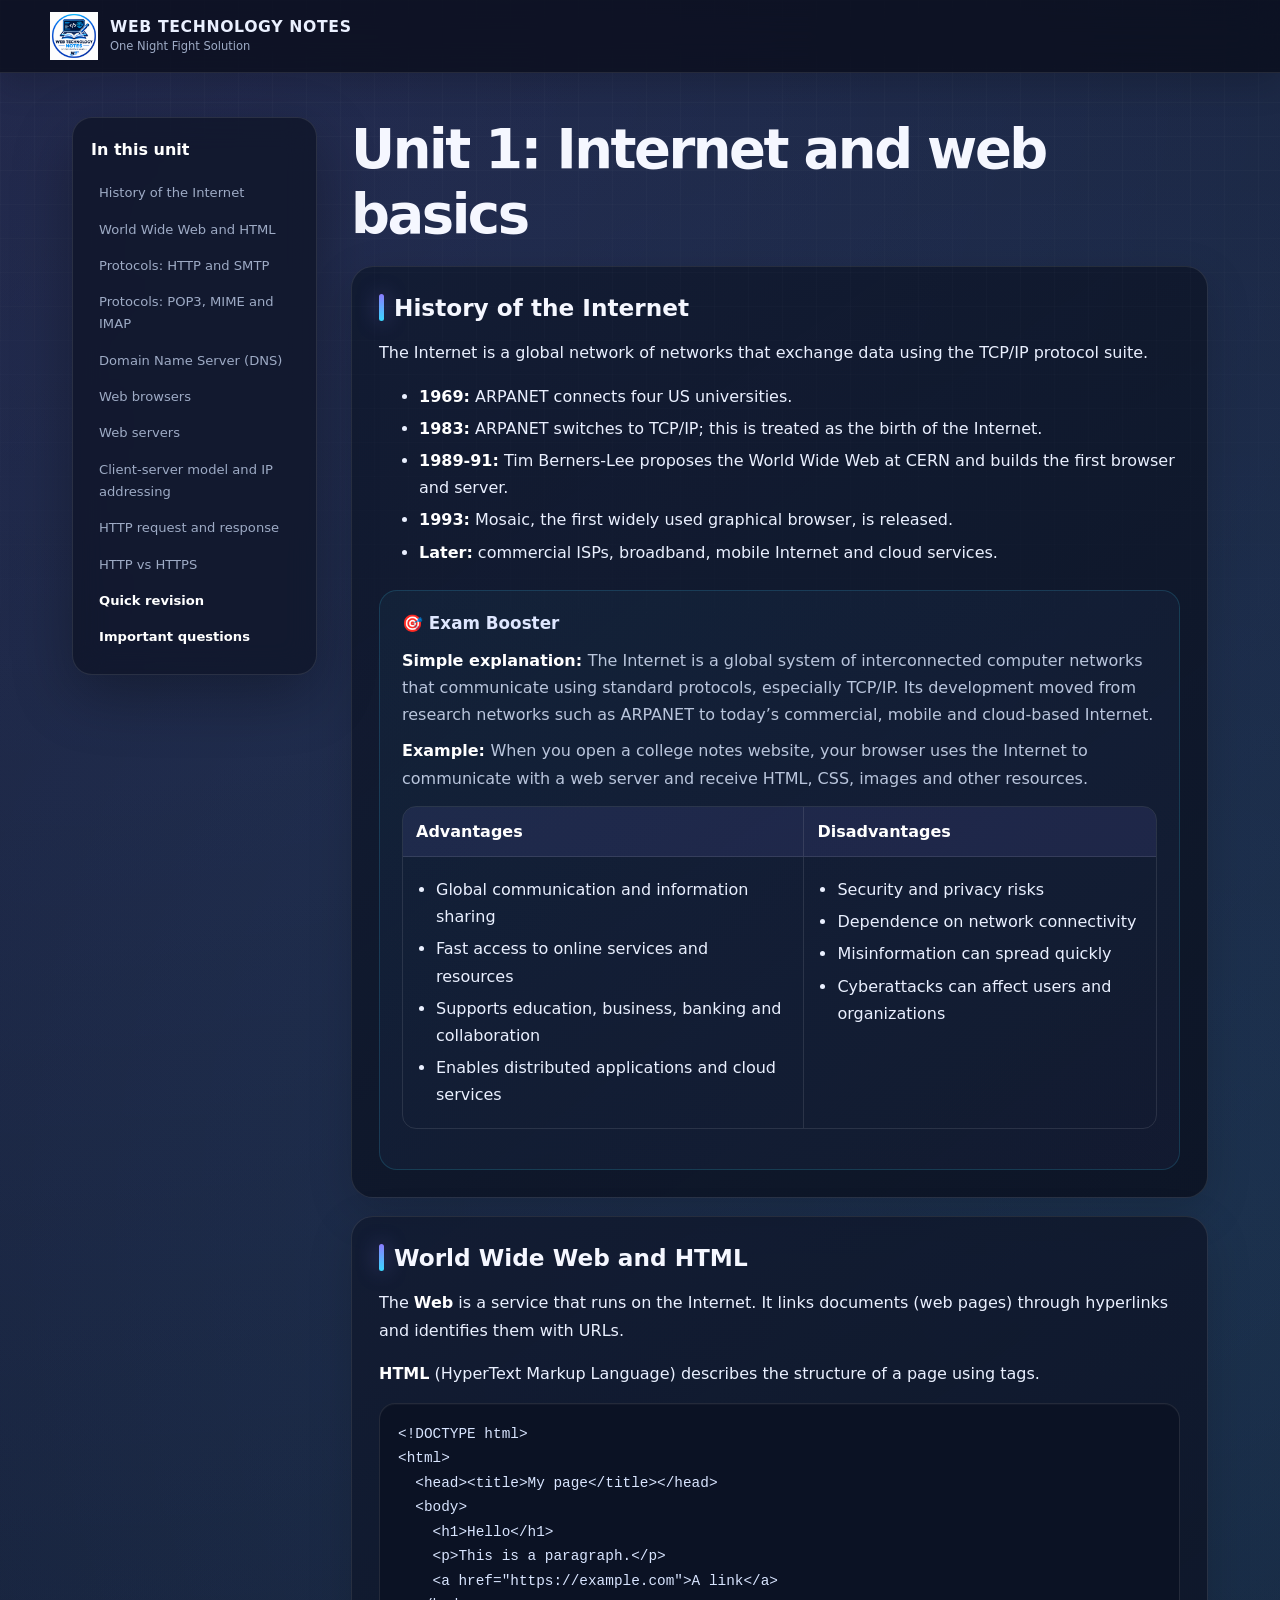
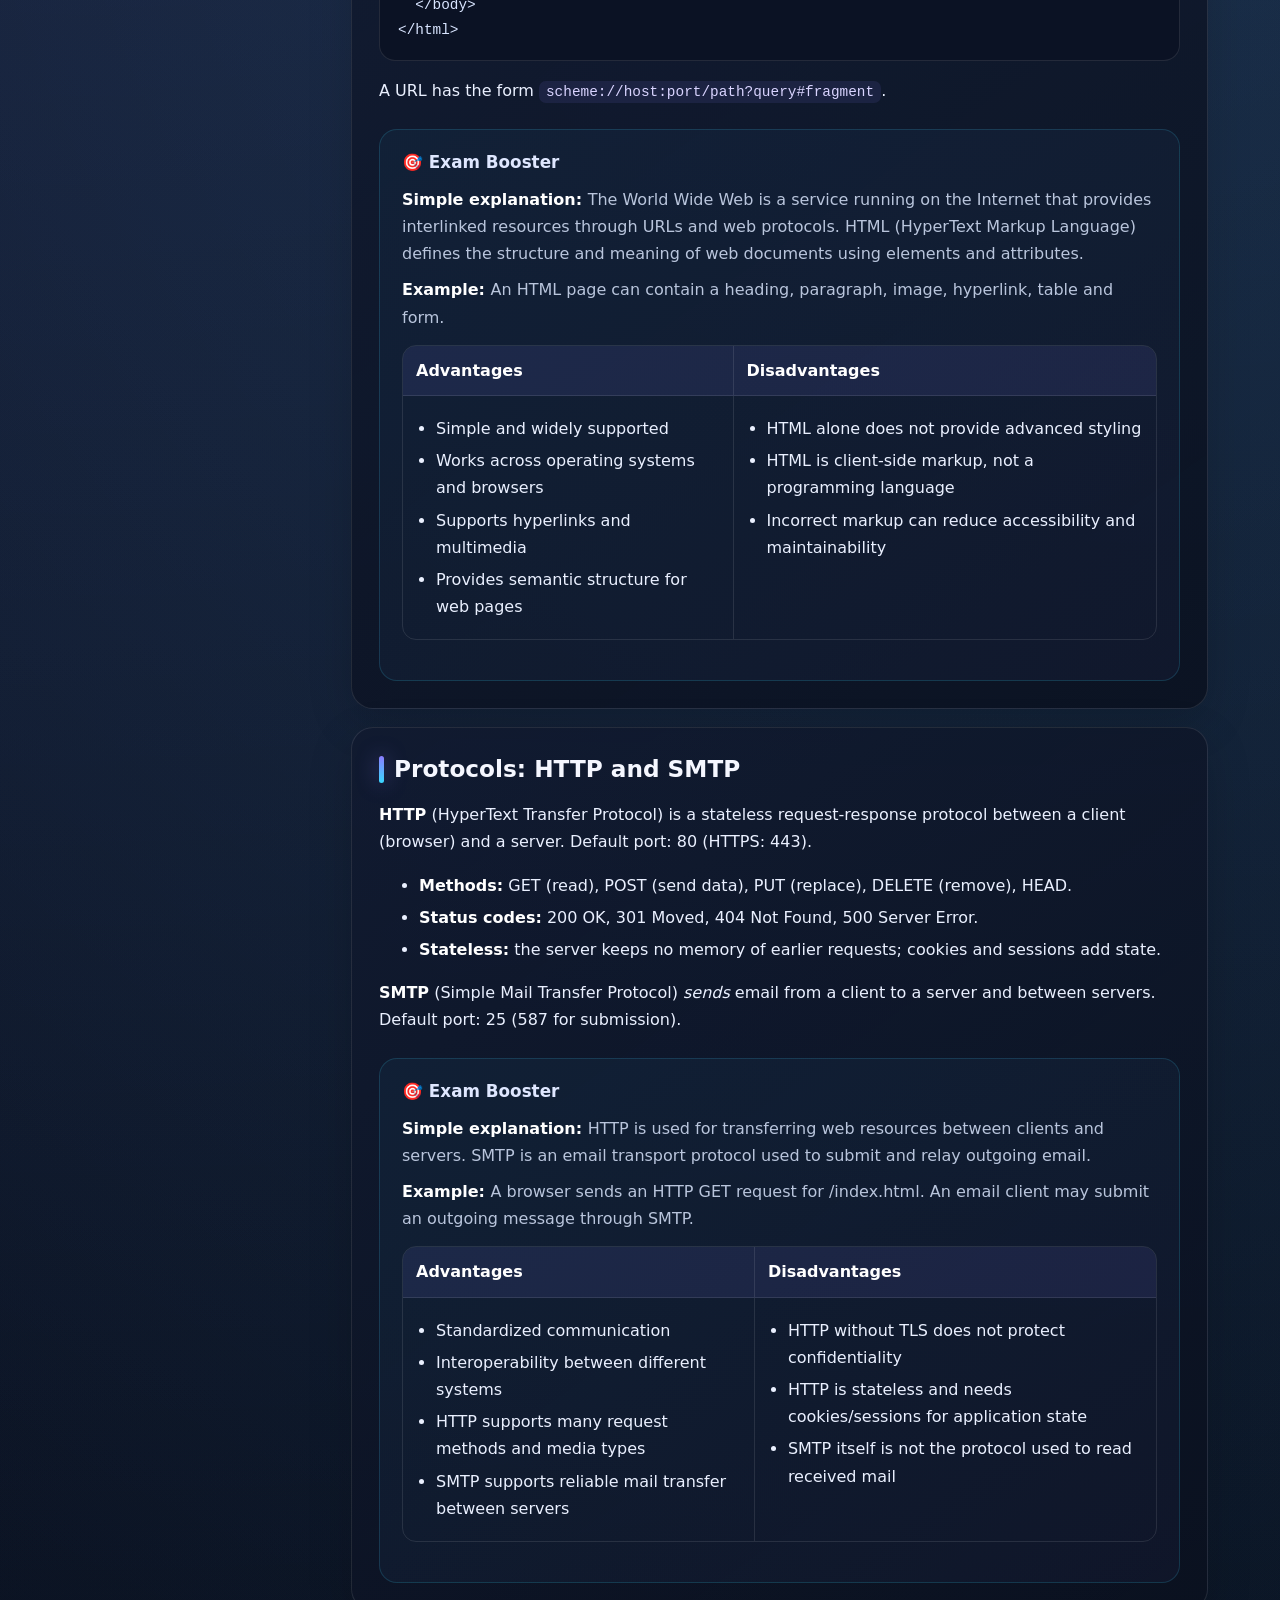
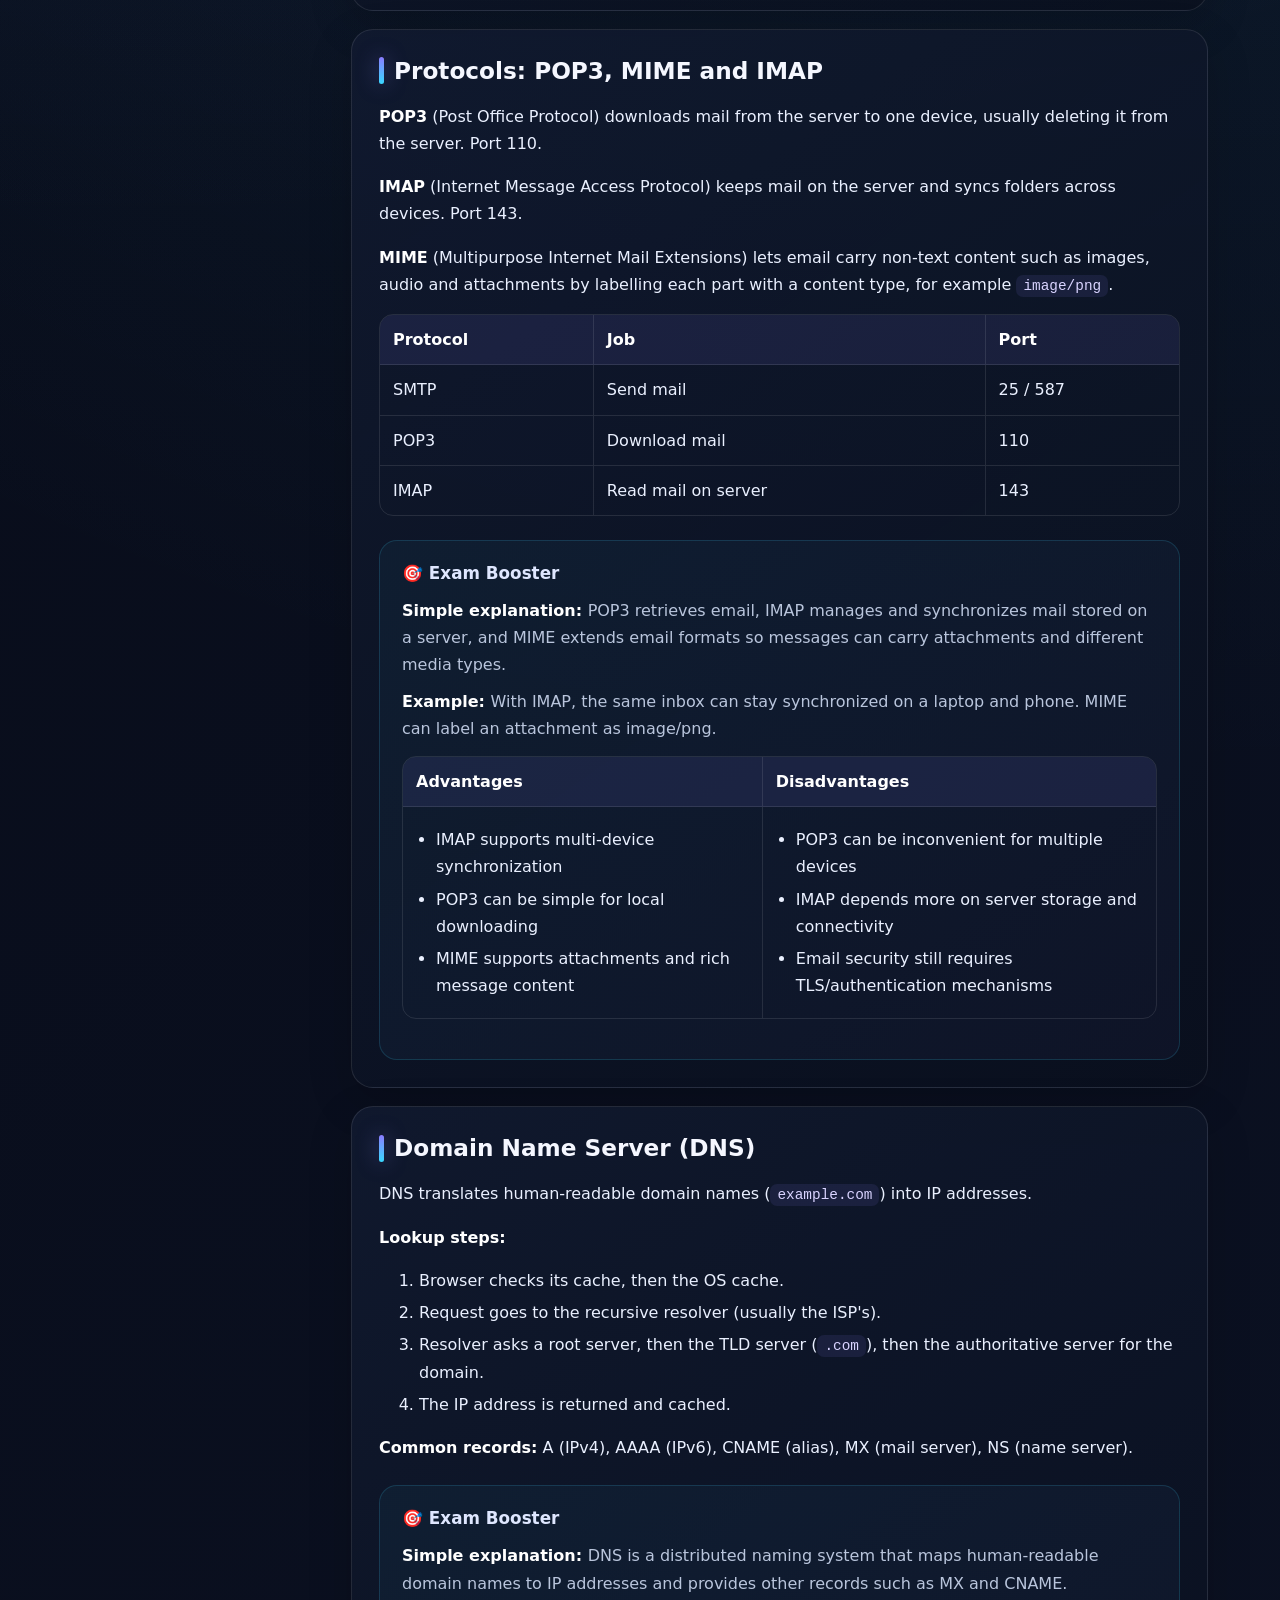
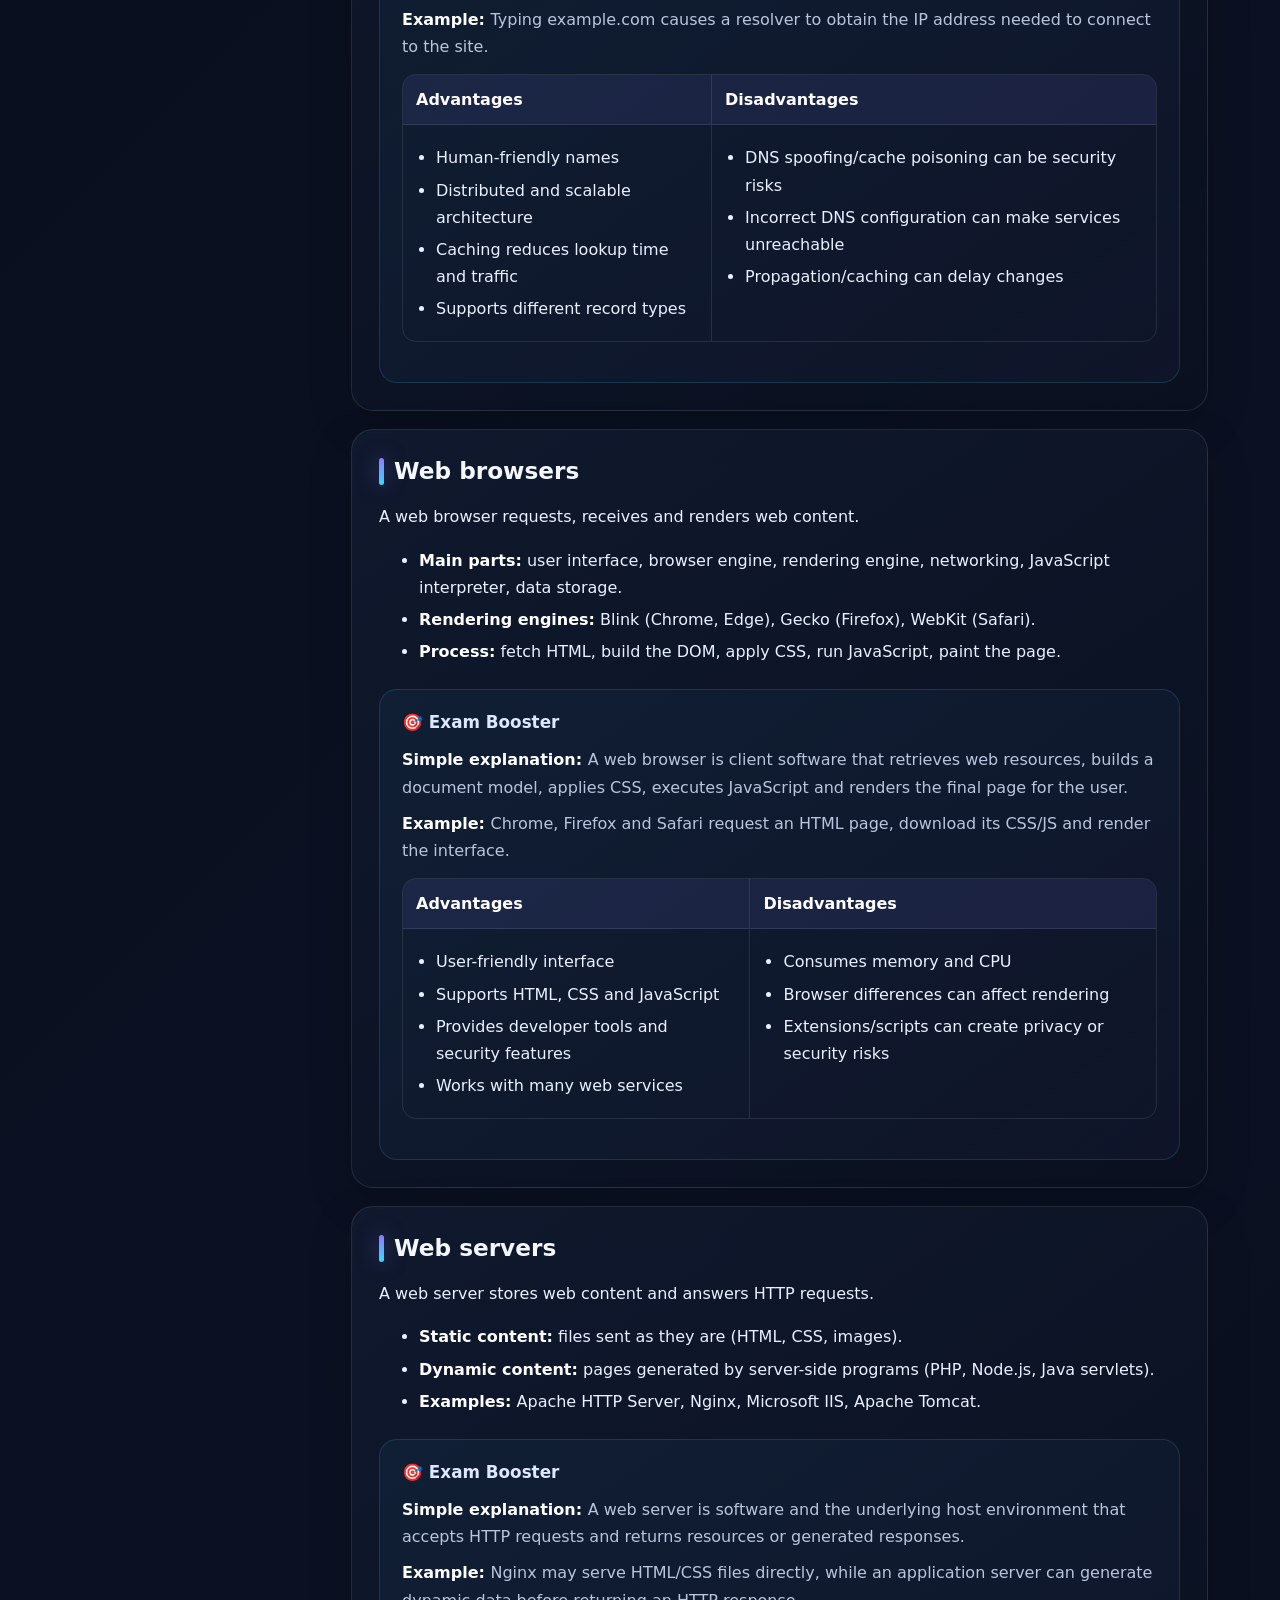
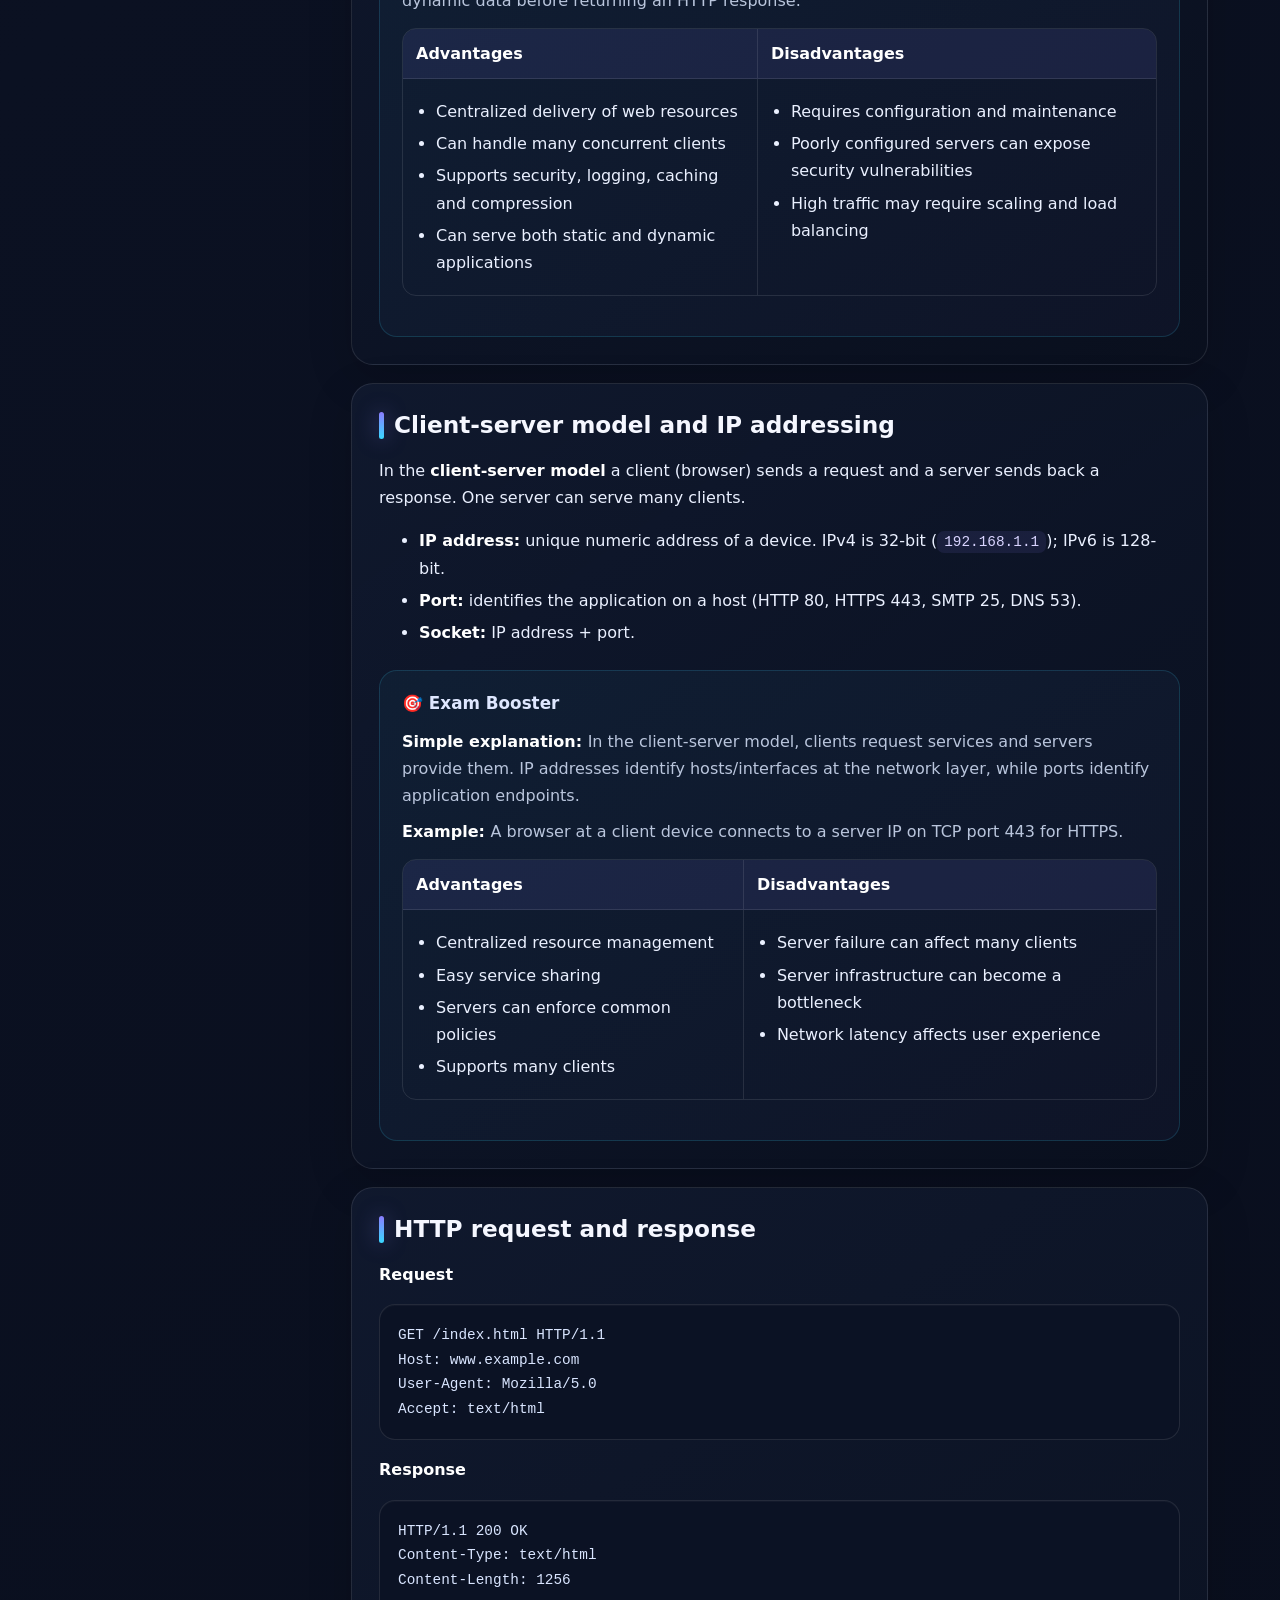
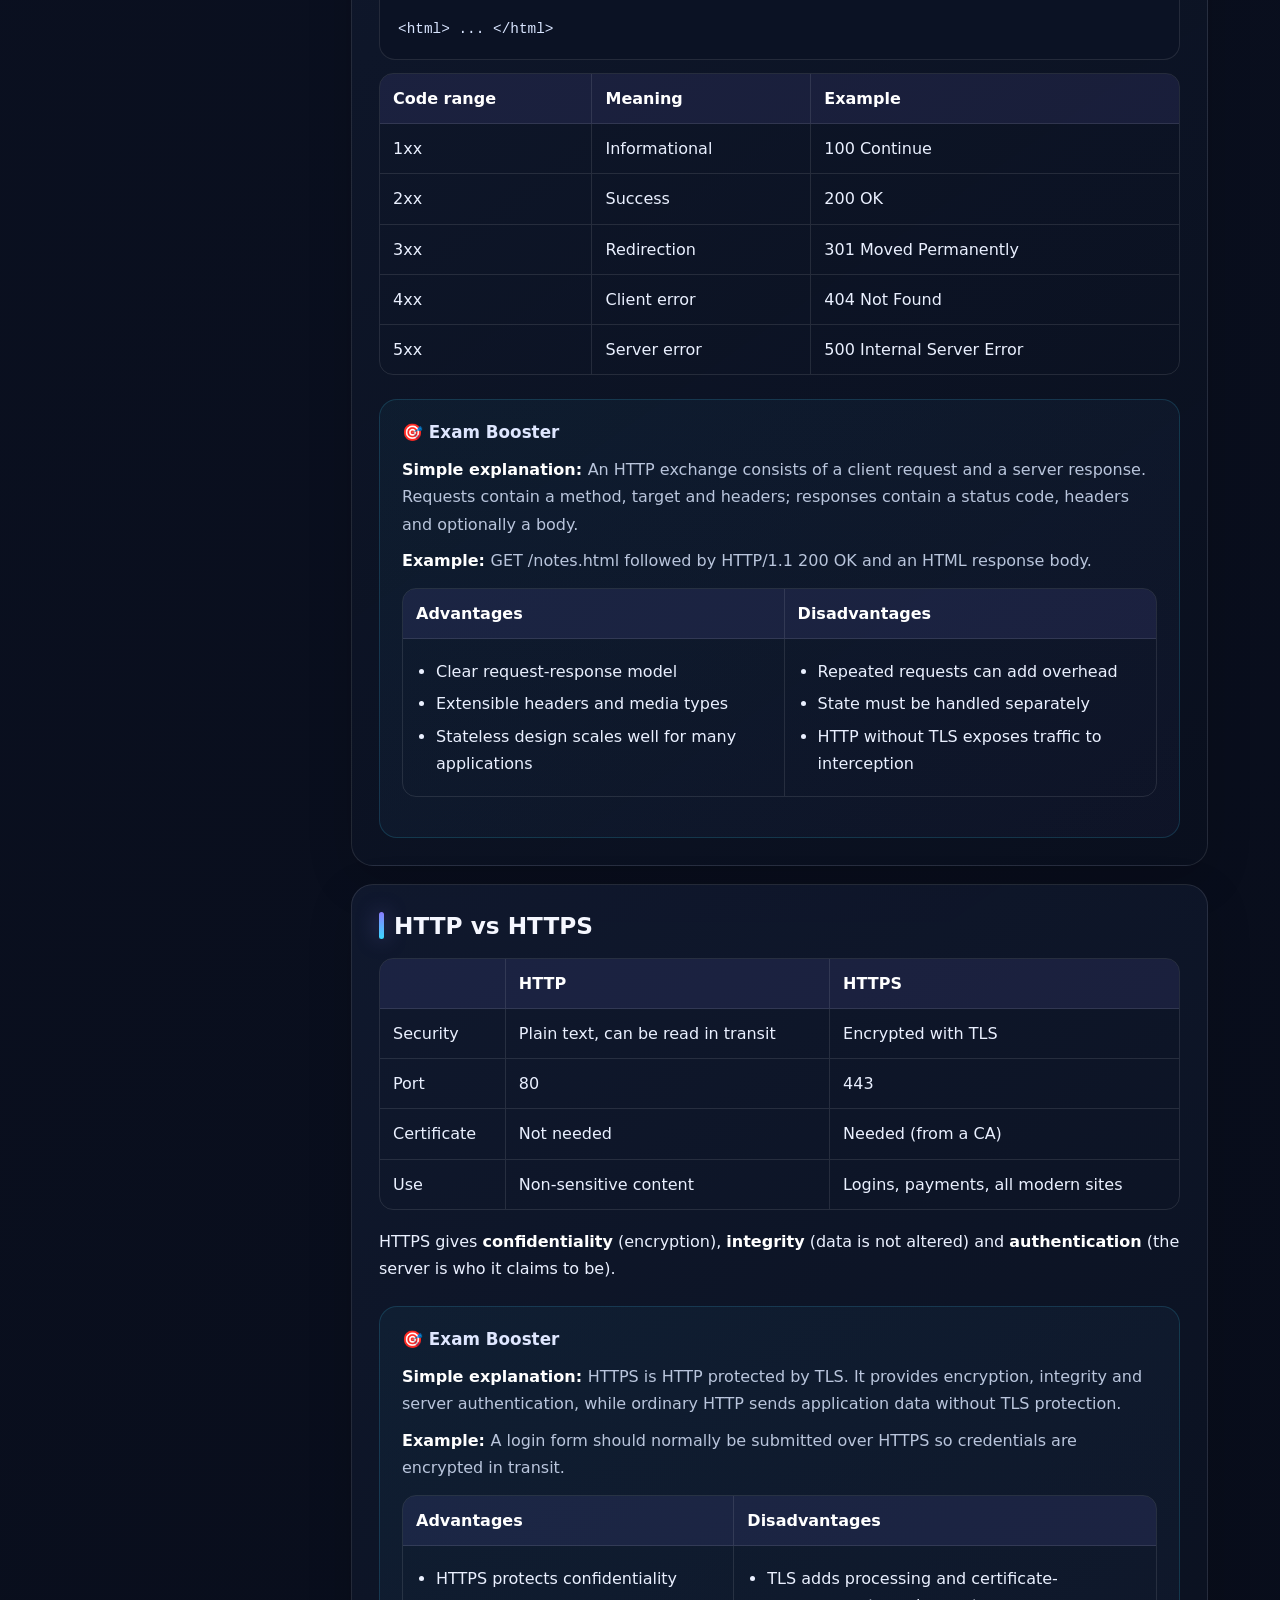
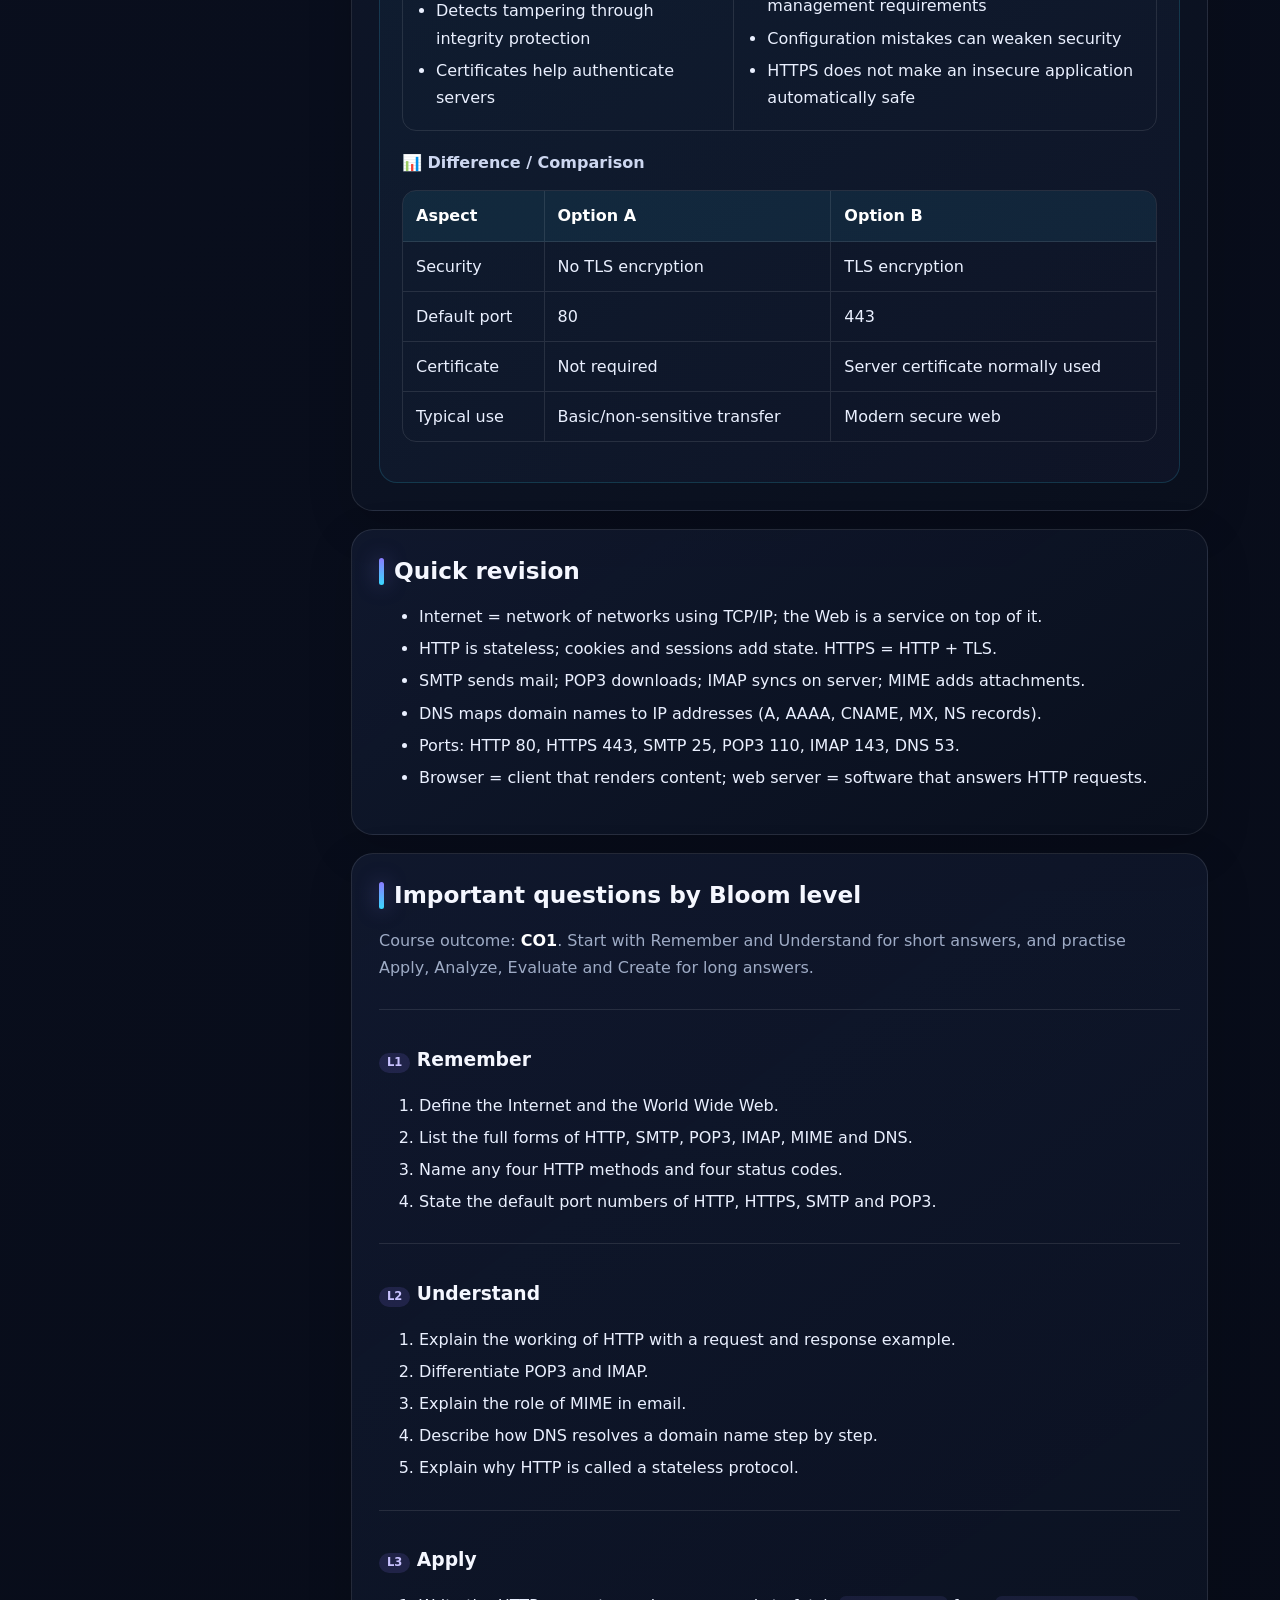
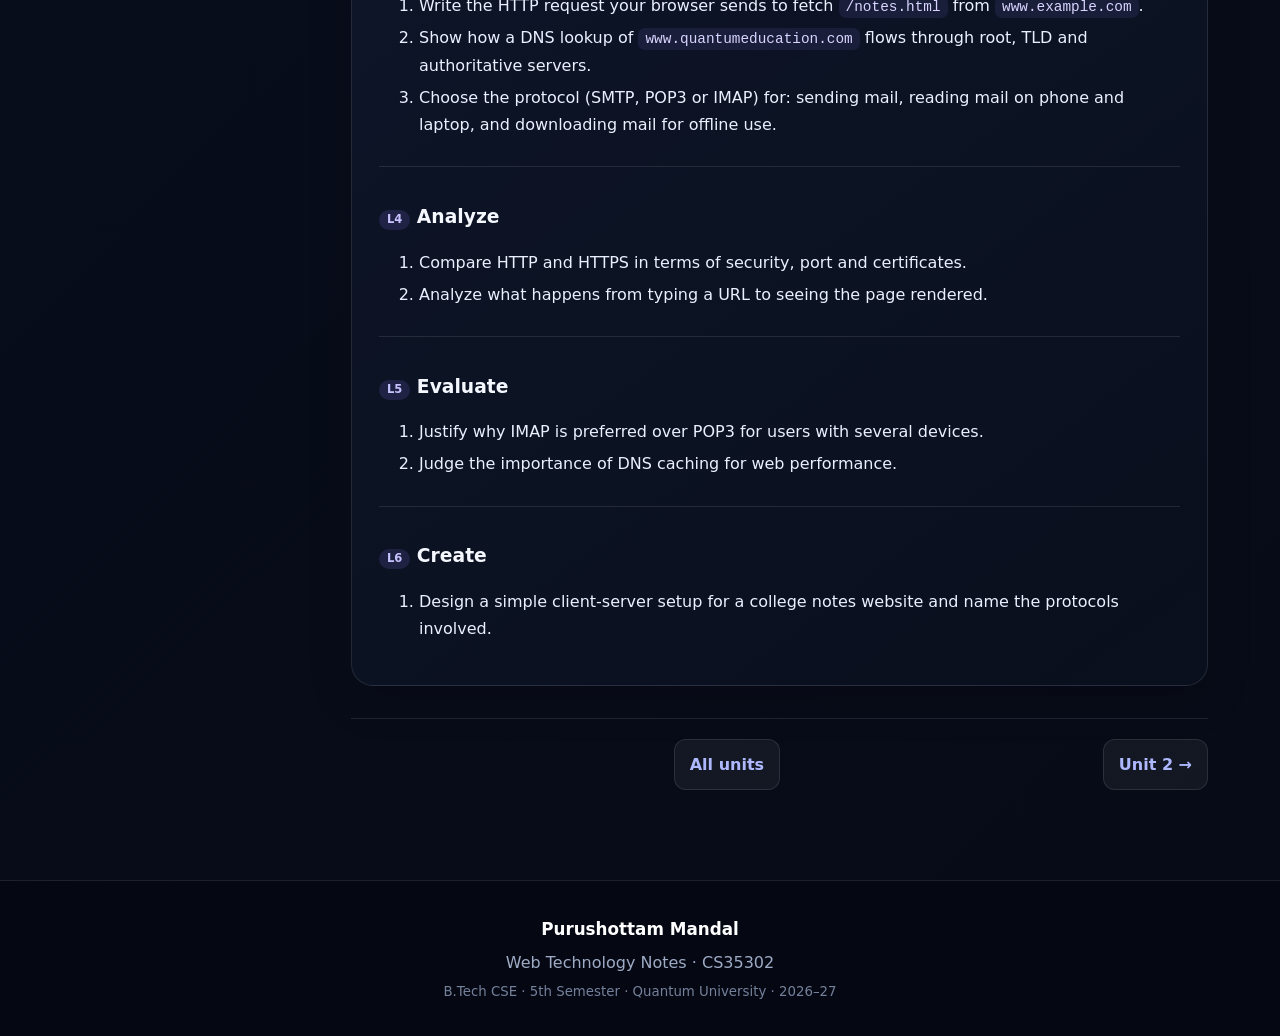
==== commit 99b3ede1: "Refactor header section with new branding" ====
--- a/unit-1.html
+++ b/unit-1.html
@@ -5,10 +5,38 @@
 <meta charset="utf-8"/>
 <meta content="width=device-width, initial-scale=1" name="viewport"/>
 <title>Unit 1 - Web Technology</title>
-<link href="../style.css" rel="stylesheet"/>
+<link href="style.css" rel="stylesheet"/>
 </head>
 <body>
-<header class="top"><div class="top-inner"><a class="brand" href="../index.html"><span class="brand-mark">PM</span><span class="brand-copy"><span class="brand-name">PURUSHOTTAM MANDAL</span><span class="brand-subtitle">Web Technology Notes</span></span></a></div></header>
+<header class="top">
+
+    <div class="top-inner">
+
+        <a class="brand" href="index.html">
+
+            <img
+                src="logo.png"
+                alt="Web Technology Notes Logo"
+                class="site-logo"
+            >
+
+            <span class="brand-copy">
+
+                <span class="brand-name">
+                    WEB TECHNOLOGY NOTES
+                </span>
+
+                <span class="brand-subtitle">
+                    One Night Fight Solution
+                </span>
+
+            </span>
+
+        </a>
+
+    </div>
+
+</header>
 <div class="layout"><aside class="toc"><p class="toc-title">In this unit</p><ul><li><a href="#history-of-the-internet">History of the Internet</a></li><li><a href="#world-wide-web-and-html">World Wide Web and HTML</a></li><li><a href="#protocols--http-and-smtp">Protocols: HTTP and SMTP</a></li><li><a href="#protocols--pop3--mime-and-imap">Protocols: POP3, MIME and IMAP</a></li><li><a href="#domain-name-server--dns">Domain Name Server (DNS)</a></li><li><a href="#web-browsers">Web browsers</a></li><li><a href="#web-servers">Web servers</a></li><li><a href="#client-server-model-and-ip-addressing">Client-server model and IP addressing</a></li><li><a href="#http-request-and-response">HTTP request and response</a></li><li><a href="#http-vs-https">HTTP vs HTTPS</a></li><li><a href="#quick-revision"><b>Quick revision</b></a></li><li><a href="#important-questions"><b>Important questions</b></a></li></ul></aside><main><h1>Unit 1: Internet and web basics</h1><section id="history-of-the-internet"><h2>History of the Internet</h2>
 <p>The Internet is a global network of networks that exchange data using the TCP/IP protocol suite.</p>
 <ul>
--- a/style.css
+++ b/style.css
@@ -1,4 +1,826 @@
-:root{--bg:#070b17;--surface:rgba(16,24,44,.78);--surface2:rgba(25,35,61,.72);--text:#eaf0ff;--muted:#9eabc5;--line:rgba(255,255,255,.10);--primary:#8b7cff;--secondary:#39d8ff;--accent:#ff79c6;--code:#0b1224;--shadow:0 20px 60px rgba(0,0,0,.30)}
-*{box-sizing:border-box}html{scroll-behavior:smooth;scroll-padding-top:100px}body{margin:0;color:var(--text);font-family:Inter,ui-sans-serif,system-ui,-apple-system,"Segoe UI",Roboto,Arial,sans-serif;line-height:1.7;background:radial-gradient(circle at 10% 0%,rgba(139,124,255,.20),transparent 28%),radial-gradient(circle at 90% 10%,rgba(57,216,255,.14),transparent 25%),linear-gradient(135deg,#060914,#0b1122 48%,#070b17);min-height:100vh}body:before{content:"";position:fixed;inset:0;pointer-events:none;background-image:linear-gradient(rgba(255,255,255,.025) 1px,transparent 1px),linear-gradient(90deg,rgba(255,255,255,.025) 1px,transparent 1px);background-size:34px 34px;mask-image:linear-gradient(to bottom,black,transparent 90%)}a{color:#aeb8ff;text-underline-offset:4px}a:hover{color:#fff}.top{position:sticky;top:0;z-index:50;padding:12px 20px;background:rgba(7,11,23,.72);backdrop-filter:blur(18px);-webkit-backdrop-filter:blur(18px);border-bottom:1px solid var(--line);box-shadow:0 10px 35px rgba(0,0,0,.18)}.top-inner{max-width:1180px;margin:auto;display:flex;align-items:center;justify-content:space-between;gap:18px}.brand{display:flex;align-items:center;gap:12px;text-decoration:none;color:var(--text)}.brand-mark{width:42px;height:42px;border-radius:13px;display:grid;place-items:center;font-weight:900;letter-spacing:-1px;background:linear-gradient(135deg,var(--primary),var(--secondary));color:#07101d;box-shadow:0 8px 28px rgba(99,104,255,.35)}.brand-copy{display:flex;flex-direction:column;line-height:1.15}.brand-name{font-weight:850;letter-spacing:.04em;font-size:.98rem}.brand-subtitle{font-size:.72rem;color:var(--muted);margin-top:4px}.crumbs{max-width:1180px;margin:0 auto;font-size:.86rem;color:var(--muted)}.crumbs a{text-decoration:none}.crumbs .sep{margin:0 8px;color:#65718c}.crumbs span:last-child{color:#dce5ff;font-weight:700}h1,h2,h3{color:#f5f7ff;line-height:1.2}h1{font-size:clamp(2rem,5vw,3.4rem);letter-spacing:-.045em;margin:0 0 10px}h2{font-size:1.45rem;margin:0 0 18px;display:flex;align-items:center;gap:10px}h2:before{content:"";width:5px;height:27px;border-radius:8px;background:linear-gradient(var(--primary),var(--secondary));box-shadow:0 0 20px rgba(139,124,255,.5)}.lead{color:var(--muted);font-size:1.05rem}.solo{max-width:1120px;margin:0 auto;padding:70px 22px 60px}.solo>h1{max-width:850px}.layout{max-width:1180px;margin:0 auto;padding:44px 22px 70px;display:grid;grid-template-columns:245px minmax(0,1fr);gap:34px}.layout main{min-width:0}.hero{padding:42px;border:1px solid var(--line);border-radius:28px;background:linear-gradient(145deg,rgba(22,31,57,.9),rgba(11,17,33,.72));box-shadow:var(--shadow);position:relative;overflow:hidden;margin-bottom:30px}.hero:after{content:"";position:absolute;width:280px;height:280px;border-radius:50%;right:-90px;top:-120px;background:radial-gradient(circle,rgba(57,216,255,.22),transparent 70%)}.badge{display:inline-flex;padding:7px 12px;border:1px solid rgba(139,124,255,.35);border-radius:999px;color:#c9c4ff;background:rgba(139,124,255,.10);font-size:.75rem;font-weight:800;letter-spacing:.08em}.hero-author{margin-top:22px;color:#bac5dc}.hero-author strong{color:#fff}.hero-info{display:flex;flex-wrap:wrap;gap:9px;margin-top:20px}.hero-info span{padding:8px 12px;border-radius:999px;background:rgba(255,255,255,.055);border:1px solid var(--line);font-size:.8rem;color:#cbd4e8}.subjects,.units{list-style:none;margin:24px 0 0;padding:0;display:grid;gap:15px}.subjects li,.unit-row{border:1px solid var(--line);border-radius:20px;background:linear-gradient(145deg,rgba(22,31,57,.82),rgba(13,19,36,.78));box-shadow:0 10px 35px rgba(0,0,0,.16);transition:.25s ease;overflow:hidden}.subjects li:hover,.unit-row:hover{transform:translateY(-4px);border-color:rgba(139,124,255,.45);box-shadow:0 18px 45px rgba(0,0,0,.25),0 0 0 1px rgba(139,124,255,.08)}.subjects a,.unit-link{display:block;padding:23px;text-decoration:none;color:#fff}.s-name{display:block;font-size:1.35rem;font-weight:800;letter-spacing:-.02em}.s-meta{display:block;color:var(--muted);font-size:.88rem;margin-top:5px}.unit-link{font-size:1.22rem;font-weight:800;background:linear-gradient(90deg,#fff,#aeb8ff);-webkit-background-clip:text;background-clip:text;color:transparent}.topic-list{margin:0 23px 23px;padding-left:20px;color:var(--muted);font-size:.9rem}.topic-list li{margin:4px 0}.toc{position:sticky;top:88px;align-self:start;max-height:calc(100vh - 110px);overflow:auto;padding:18px;border:1px solid var(--line);border-radius:20px;background:rgba(13,19,36,.72);box-shadow:var(--shadow);backdrop-filter:blur(15px)}.toc-title{margin:0 0 12px;font-weight:850;color:#fff}.toc ul{list-style:none;margin:0;padding:0}.toc a{display:block;padding:7px 8px;border-radius:9px;color:var(--muted);text-decoration:none;font-size:.82rem}.toc a:hover{background:rgba(139,124,255,.10);color:#fff}.content-card,section{background:linear-gradient(145deg,rgba(17,26,48,.86),rgba(10,16,30,.82));border:1px solid var(--line);border-radius:22px;padding:27px;margin:18px 0;box-shadow:0 14px 45px rgba(0,0,0,.16)}section p{max-width:80ch}section ul,section ol{max-width:80ch}section li{margin-bottom:5px}b,strong{color:#fff}code{font-family:"JetBrains Mono",Consolas,monospace;font-size:.9em;background:rgba(139,124,255,.10);color:#d9d4ff;padding:3px 7px;border-radius:7px}pre{background:var(--code);border:1px solid var(--line);border-radius:16px;padding:18px;overflow:auto;box-shadow:inset 0 1px 0 rgba(255,255,255,.03)}pre code{background:none;padding:0;color:#d9e5ff}.table-wrap{overflow:auto}table{border-collapse:separate;border-spacing:0;width:100%;margin:0 0 18px;overflow:hidden;border:1px solid var(--line);border-radius:14px}th,td{border-bottom:1px solid var(--line);border-right:1px solid var(--line);padding:11px 13px;text-align:left;vertical-align:top}th{background:rgba(139,124,255,.10);color:#fff}tr:last-child td{border-bottom:0}td:last-child,th:last-child{border-right:0}.pager{display:flex;justify-content:space-between;gap:12px;margin-top:32px;padding-top:20px;border-top:1px solid var(--line)}.pager a{padding:11px 15px;border-radius:12px;background:rgba(255,255,255,.05);border:1px solid var(--line);text-decoration:none;font-weight:800}.foot{margin-top:20px;padding:34px 20px;text-align:center;border-top:1px solid var(--line);background:rgba(5,8,17,.72);color:var(--muted)}.foot strong{display:block;color:#fff;font-size:1.05rem;margin-bottom:5px}.foot small{display:block;margin-top:5px;color:#74819b}.bloom{margin-top:28px;padding-top:20px;border-top:1px solid var(--line)}.bloom .tag{display:inline-block;padding:3px 8px;border-radius:999px;background:rgba(139,124,255,.15);color:#c8c2ff;font-size:.72rem;font-weight:800}.note{color:var(--muted)}@media(max-width:850px){.top-inner{align-items:flex-start}.layout{grid-template-columns:1fr;padding-top:25px}.toc{position:static;max-height:none}.hero{padding:28px}.pdf-frame{height:560px}.solo{padding-top:45px}}@media(max-width:560px){.top{padding:10px 12px}.brand-mark{width:38px;height:38px}.brand-name{font-size:.85rem}.crumbs{font-size:.78rem}.layout,.solo{padding-left:14px;padding-right:14px}.content-card,section{padding:20px;border-radius:17px}.hero{border-radius:20px}.pdf-frame{height:450px}.pager{flex-direction:column}.pager a{text-align:center}}@media(prefers-reduced-motion:reduce){*{scroll-behavior:auto!important;transition:none!important}}
-
-.exam-booster{margin-top:24px;padding:22px;border:1px solid rgba(57,216,255,.16);border-radius:18px;background:linear-gradient(145deg,rgba(57,216,255,.045),rgba(139,124,255,.045));}.exam-booster h3{margin:0 0 14px;font-size:1.05rem;color:#dfe7ff}.exam-booster h4{margin:18px 0 10px;color:#cdd7f0}.exam-booster p{margin:9px 0;color:#b9c5dc}.exam-booster ul{margin:8px 0;padding-left:20px}.exam-booster table{margin-top:14px}.difference-box{margin-top:10px}.difference-box table{width:100%}.difference-box th{background:rgba(57,216,255,.08)}
+:root {
+    --bg: #070b17;
+    --surface: rgba(16, 24, 44, .78);
+    --surface2: rgba(25, 35, 61, .72);
+    --text: #eaf0ff;
+    --muted: #9eabc5;
+    --line: rgba(255, 255, 255, .10);
+    --primary: #8b7cff;
+    --secondary: #39d8ff;
+    --accent: #ff79c6;
+    --code: #0b1224;
+    --shadow: 0 20px 60px rgba(0, 0, 0, .30);
+}
+
+* {
+    box-sizing: border-box;
+}
+
+html {
+    scroll-behavior: smooth;
+    scroll-padding-top: 100px;
+}
+
+body {
+    margin: 0;
+    color: var(--text);
+    font-family: Inter, ui-sans-serif, system-ui, -apple-system, "Segoe UI",
+        Roboto, Arial, sans-serif;
+    line-height: 1.7;
+    background:
+        radial-gradient(circle at 10% 0%, rgba(139, 124, 255, .20), transparent 28%),
+        radial-gradient(circle at 90% 10%, rgba(57, 216, 255, .14), transparent 25%),
+        linear-gradient(135deg, #060914, #0b1122 48%, #070b17);
+    min-height: 100vh;
+}
+
+body:before {
+    content: "";
+    position: fixed;
+    inset: 0;
+    pointer-events: none;
+    background-image:
+        linear-gradient(rgba(255, 255, 255, .025) 1px, transparent 1px),
+        linear-gradient(90deg, rgba(255, 255, 255, .025) 1px, transparent 1px);
+    background-size: 34px 34px;
+    mask-image: linear-gradient(to bottom, black, transparent 90%);
+}
+
+a {
+    color: #aeb8ff;
+    text-underline-offset: 4px;
+}
+
+a:hover {
+    color: #fff;
+}
+
+
+/* ========================================
+   HEADER
+======================================== */
+
+.top {
+    position: sticky;
+    top: 0;
+    z-index: 50;
+    padding: 12px 20px;
+    background: rgba(7, 11, 23, .72);
+    backdrop-filter: blur(18px);
+    -webkit-backdrop-filter: blur(18px);
+    border-bottom: 1px solid var(--line);
+    box-shadow: 0 10px 35px rgba(0, 0, 0, .18);
+}
+
+.top-inner {
+    max-width: 1180px;
+    margin: auto;
+    display: flex;
+    align-items: center;
+    justify-content: space-between;
+    gap: 18px;
+}
+
+
+/* ========================================
+   BRAND
+======================================== */
+
+.brand {
+    display: flex;
+    align-items: center;
+    gap: 12px;
+    text-decoration: none;
+    color: var(--text);
+    min-width: 0;
+}
+
+
+/* FIXED LOGO */
+
+.site-logo {
+    width: 48px;
+    height: 48px;
+    max-width: 48px;
+    max-height: 48px;
+    object-fit: contain;
+    display: block;
+    flex-shrink: 0;
+
+    /* IMPORTANT */
+    position: static;
+}
+
+
+/* Keep this for pages that still use PM instead of logo.png */
+
+.brand-mark {
+    width: 42px;
+    height: 42px;
+    border-radius: 13px;
+    display: grid;
+    place-items: center;
+    font-weight: 900;
+    letter-spacing: -1px;
+    background: linear-gradient(135deg, var(--primary), var(--secondary));
+    color: #07101d;
+    box-shadow: 0 8px 28px rgba(99, 104, 255, .35);
+    flex-shrink: 0;
+}
+
+.brand-copy {
+    display: flex;
+    flex-direction: column;
+    line-height: 1.15;
+    min-width: 0;
+}
+
+.brand-name {
+    font-weight: 850;
+    letter-spacing: .04em;
+    font-size: .98rem;
+}
+
+.brand-subtitle {
+    font-size: .72rem;
+    color: var(--muted);
+    margin-top: 4px;
+}
+
+
+/* ========================================
+   GENERAL IMAGES
+======================================== */
+
+img {
+    max-width: 100%;
+}
+
+
+/* ========================================
+   BREADCRUMBS
+======================================== */
+
+.crumbs {
+    max-width: 1180px;
+    margin: 0 auto;
+    font-size: .86rem;
+    color: var(--muted);
+}
+
+.crumbs a {
+    text-decoration: none;
+}
+
+.crumbs .sep {
+    margin: 0 8px;
+    color: #65718c;
+}
+
+.crumbs span:last-child {
+    color: #dce5ff;
+    font-weight: 700;
+}
+
+
+/* ========================================
+   HEADINGS
+======================================== */
+
+h1,
+h2,
+h3 {
+    color: #f5f7ff;
+    line-height: 1.2;
+}
+
+h1 {
+    font-size: clamp(2rem, 5vw, 3.4rem);
+    letter-spacing: -.045em;
+    margin: 0 0 10px;
+}
+
+h2 {
+    font-size: 1.45rem;
+    margin: 0 0 18px;
+    display: flex;
+    align-items: center;
+    gap: 10px;
+}
+
+h2:before {
+    content: "";
+    width: 5px;
+    height: 27px;
+    border-radius: 8px;
+    background: linear-gradient(var(--primary), var(--secondary));
+    box-shadow: 0 0 20px rgba(139, 124, 255, .5);
+}
+
+
+/* ========================================
+   TEXT
+======================================== */
+
+.lead {
+    color: var(--muted);
+    font-size: 1.05rem;
+}
+
+
+/* ========================================
+   MAIN CONTAINERS
+======================================== */
+
+.solo {
+    max-width: 1120px;
+    margin: 0 auto;
+    padding: 70px 22px 60px;
+}
+
+.solo > h1 {
+    max-width: 850px;
+}
+
+.layout {
+    max-width: 1180px;
+    margin: 0 auto;
+    padding: 44px 22px 70px;
+    display: grid;
+    grid-template-columns: 245px minmax(0, 1fr);
+    gap: 34px;
+}
+
+.layout main {
+    min-width: 0;
+}
+
+
+/* ========================================
+   HERO
+======================================== */
+
+.hero {
+    padding: 42px;
+    border: 1px solid var(--line);
+    border-radius: 28px;
+    background:
+        linear-gradient(
+            145deg,
+            rgba(22, 31, 57, .9),
+            rgba(11, 17, 33, .72)
+        );
+    box-shadow: var(--shadow);
+    position: relative;
+    overflow: hidden;
+    margin-bottom: 30px;
+}
+
+.hero:after {
+    content: "";
+    position: absolute;
+    width: 280px;
+    height: 280px;
+    border-radius: 50%;
+    right: -90px;
+    top: -120px;
+    background:
+        radial-gradient(
+            circle,
+            rgba(57, 216, 255, .22),
+            transparent 70%
+        );
+}
+
+.badge {
+    display: inline-flex;
+    padding: 7px 12px;
+    border: 1px solid rgba(139, 124, 255, .35);
+    border-radius: 999px;
+    color: #c9c4ff;
+    background: rgba(139, 124, 255, .10);
+    font-size: .75rem;
+    font-weight: 800;
+    letter-spacing: .08em;
+}
+
+.hero-author {
+    margin-top: 22px;
+    color: #bac5dc;
+}
+
+.hero-author strong {
+    color: #fff;
+}
+
+.hero-info {
+    display: flex;
+    flex-wrap: wrap;
+    gap: 9px;
+    margin-top: 20px;
+}
+
+.hero-info span {
+    padding: 8px 12px;
+    border-radius: 999px;
+    background: rgba(255, 255, 255, .055);
+    border: 1px solid var(--line);
+    font-size: .8rem;
+    color: #cbd4e8;
+}
+
+
+/* ========================================
+   SUBJECTS / UNITS
+======================================== */
+
+.subjects,
+.units {
+    list-style: none;
+    margin: 24px 0 0;
+    padding: 0;
+    display: grid;
+    gap: 15px;
+}
+
+.subjects li,
+.unit-row {
+    border: 1px solid var(--line);
+    border-radius: 20px;
+    background:
+        linear-gradient(
+            145deg,
+            rgba(22, 31, 57, .82),
+            rgba(13, 19, 36, .78)
+        );
+    box-shadow: 0 10px 35px rgba(0, 0, 0, .16);
+    transition: .25s ease;
+    overflow: hidden;
+}
+
+.subjects li:hover,
+.unit-row:hover {
+    transform: translateY(-4px);
+    border-color: rgba(139, 124, 255, .45);
+    box-shadow:
+        0 18px 45px rgba(0, 0, 0, .25),
+        0 0 0 1px rgba(139, 124, 255, .08);
+}
+
+.subjects a,
+.unit-link {
+    display: block;
+    padding: 23px;
+    text-decoration: none;
+    color: #fff;
+}
+
+.s-name {
+    display: block;
+    font-size: 1.35rem;
+    font-weight: 800;
+    letter-spacing: -.02em;
+}
+
+.s-meta {
+    display: block;
+    color: var(--muted);
+    font-size: .88rem;
+    margin-top: 5px;
+}
+
+.unit-link {
+    font-size: 1.22rem;
+    font-weight: 800;
+    background: linear-gradient(90deg, #fff, #aeb8ff);
+    -webkit-background-clip: text;
+    background-clip: text;
+    color: transparent;
+}
+
+.topic-list {
+    margin: 0 23px 23px;
+    padding-left: 20px;
+    color: var(--muted);
+    font-size: .9rem;
+}
+
+.topic-list li {
+    margin: 4px 0;
+}
+
+
+/* ========================================
+   TABLE OF CONTENTS
+======================================== */
+
+.toc {
+    position: sticky;
+    top: 88px;
+    align-self: start;
+    max-height: calc(100vh - 110px);
+    overflow: auto;
+    padding: 18px;
+    border: 1px solid var(--line);
+    border-radius: 20px;
+    background: rgba(13, 19, 36, .72);
+    box-shadow: var(--shadow);
+    backdrop-filter: blur(15px);
+}
+
+.toc-title {
+    margin: 0 0 12px;
+    font-weight: 850;
+    color: #fff;
+}
+
+.toc ul {
+    list-style: none;
+    margin: 0;
+    padding: 0;
+}
+
+.toc a {
+    display: block;
+    padding: 7px 8px;
+    border-radius: 9px;
+    color: var(--muted);
+    text-decoration: none;
+    font-size: .82rem;
+}
+
+.toc a:hover {
+    background: rgba(139, 124, 255, .10);
+    color: #fff;
+}
+
+
+/* ========================================
+   CONTENT
+======================================== */
+
+.content-card,
+section {
+    background:
+        linear-gradient(
+            145deg,
+            rgba(17, 26, 48, .86),
+            rgba(10, 16, 30, .82)
+        );
+    border: 1px solid var(--line);
+    border-radius: 22px;
+    padding: 27px;
+    margin: 18px 0;
+    box-shadow: 0 14px 45px rgba(0, 0, 0, .16);
+}
+
+section p {
+    max-width: 80ch;
+}
+
+section ul,
+section ol {
+    max-width: 80ch;
+}
+
+section li {
+    margin-bottom: 5px;
+}
+
+b,
+strong {
+    color: #fff;
+}
+
+
+/* ========================================
+   CODE
+======================================== */
+
+code {
+    font-family: "JetBrains Mono", Consolas, monospace;
+    font-size: .9em;
+    background: rgba(139, 124, 255, .10);
+    color: #d9d4ff;
+    padding: 3px 7px;
+    border-radius: 7px;
+}
+
+pre {
+    background: var(--code);
+    border: 1px solid var(--line);
+    border-radius: 16px;
+    padding: 18px;
+    overflow: auto;
+    box-shadow: inset 0 1px 0 rgba(255, 255, 255, .03);
+}
+
+pre code {
+    background: none;
+    padding: 0;
+    color: #d9e5ff;
+}
+
+
+/* ========================================
+   TABLES
+======================================== */
+
+.table-wrap {
+    overflow: auto;
+}
+
+table {
+    border-collapse: separate;
+    border-spacing: 0;
+    width: 100%;
+    margin: 0 0 18px;
+    overflow: hidden;
+    border: 1px solid var(--line);
+    border-radius: 14px;
+}
+
+th,
+td {
+    border-bottom: 1px solid var(--line);
+    border-right: 1px solid var(--line);
+    padding: 11px 13px;
+    text-align: left;
+    vertical-align: top;
+}
+
+th {
+    background: rgba(139, 124, 255, .10);
+    color: #fff;
+}
+
+tr:last-child td {
+    border-bottom: 0;
+}
+
+td:last-child,
+th:last-child {
+    border-right: 0;
+}
+
+
+/* ========================================
+   PAGINATION
+======================================== */
+
+.pager {
+    display: flex;
+    justify-content: space-between;
+    gap: 12px;
+    margin-top: 32px;
+    padding-top: 20px;
+    border-top: 1px solid var(--line);
+}
+
+.pager a {
+    padding: 11px 15px;
+    border-radius: 12px;
+    background: rgba(255, 255, 255, .05);
+    border: 1px solid var(--line);
+    text-decoration: none;
+    font-weight: 800;
+}
+
+
+/* ========================================
+   FOOTER
+======================================== */
+
+.foot {
+    margin-top: 20px;
+    padding: 34px 20px;
+    text-align: center;
+    border-top: 1px solid var(--line);
+    background: rgba(5, 8, 17, .72);
+    color: var(--muted);
+}
+
+.foot strong {
+    display: block;
+    color: #fff;
+    font-size: 1.05rem;
+    margin-bottom: 5px;
+}
+
+.foot small {
+    display: block;
+    margin-top: 5px;
+    color: #74819b;
+}
+
+
+/* ========================================
+   BLOOM LEVEL
+======================================== */
+
+.bloom {
+    margin-top: 28px;
+    padding-top: 20px;
+    border-top: 1px solid var(--line);
+}
+
+.bloom .tag {
+    display: inline-block;
+    padding: 3px 8px;
+    border-radius: 999px;
+    background: rgba(139, 124, 255, .15);
+    color: #c8c2ff;
+    font-size: .72rem;
+    font-weight: 800;
+}
+
+.note {
+    color: var(--muted);
+}
+
+
+/* ========================================
+   EXAM BOOSTER
+======================================== */
+
+.exam-booster {
+    margin-top: 24px;
+    padding: 22px;
+    border: 1px solid rgba(57, 216, 255, .16);
+    border-radius: 18px;
+    background:
+        linear-gradient(
+            145deg,
+            rgba(57, 216, 255, .045),
+            rgba(139, 124, 255, .045)
+        );
+}
+
+.exam-booster h3 {
+    margin: 0 0 14px;
+    font-size: 1.05rem;
+    color: #dfe7ff;
+}
+
+.exam-booster h4 {
+    margin: 18px 0 10px;
+    color: #cdd7f0;
+}
+
+.exam-booster p {
+    margin: 9px 0;
+    color: #b9c5dc;
+}
+
+.exam-booster ul {
+    margin: 8px 0;
+    padding-left: 20px;
+}
+
+.exam-booster table {
+    margin-top: 14px;
+}
+
+
+/* ========================================
+   DIFFERENCE BOX
+======================================== */
+
+.difference-box {
+    margin-top: 10px;
+}
+
+.difference-box table {
+    width: 100%;
+}
+
+.difference-box th {
+    background: rgba(57, 216, 255, .08);
+}
+
+
+/* ========================================
+   PDF FRAME
+======================================== */
+
+.pdf-frame {
+    width: 100%;
+    height: 700px;
+    border: 1px solid var(--line);
+    border-radius: 16px;
+    overflow: hidden;
+    background: var(--code);
+}
+
+
+/* ========================================
+   RESPONSIVE
+======================================== */
+
+@media (max-width: 850px) {
+
+    .top-inner {
+        align-items: flex-start;
+    }
+
+    .layout {
+        grid-template-columns: 1fr;
+        padding-top: 25px;
+    }
+
+    .toc {
+        position: static;
+        max-height: none;
+    }
+
+    .hero {
+        padding: 28px;
+    }
+
+    .pdf-frame {
+        height: 560px;
+    }
+
+    .solo {
+        padding-top: 45px;
+    }
+}
+
+
+@media (max-width: 560px) {
+
+    .top {
+        padding: 10px 12px;
+    }
+
+    .top-inner {
+        width: 100%;
+    }
+
+    .site-logo {
+        width: 42px;
+        height: 42px;
+        min-width: 42px;
+        min-height: 42px;
+        max-width: 42px;
+        max-height: 42px;
+    }
+
+    .brand-mark {
+        width: 38px;
+        height: 38px;
+    }
+
+    .brand-name {
+        font-size: .85rem;
+    }
+
+    .brand-subtitle {
+        font-size: .68rem;
+    }
+
+    .crumbs {
+        font-size: .78rem;
+    }
+
+    .layout,
+    .solo {
+        padding-left: 14px;
+        padding-right: 14px;
+    }
+
+    .content-card,
+    section {
+        padding: 20px;
+        border-radius: 17px;
+    }
+
+    .hero {
+        border-radius: 20px;
+    }
+
+    .pdf-frame {
+        height: 450px;
+    }
+
+    .pager {
+        flex-direction: column;
+    }
+
+    .pager a {
+        text-align: center;
+    }
+}
+
+
+/* ========================================
+   REDUCED MOTION
+======================================== */
+
+@media (prefers-reduced-motion: reduce) {
+
+    * {
+        scroll-behavior: auto !important;
+        transition: none !important;
+    }
+}
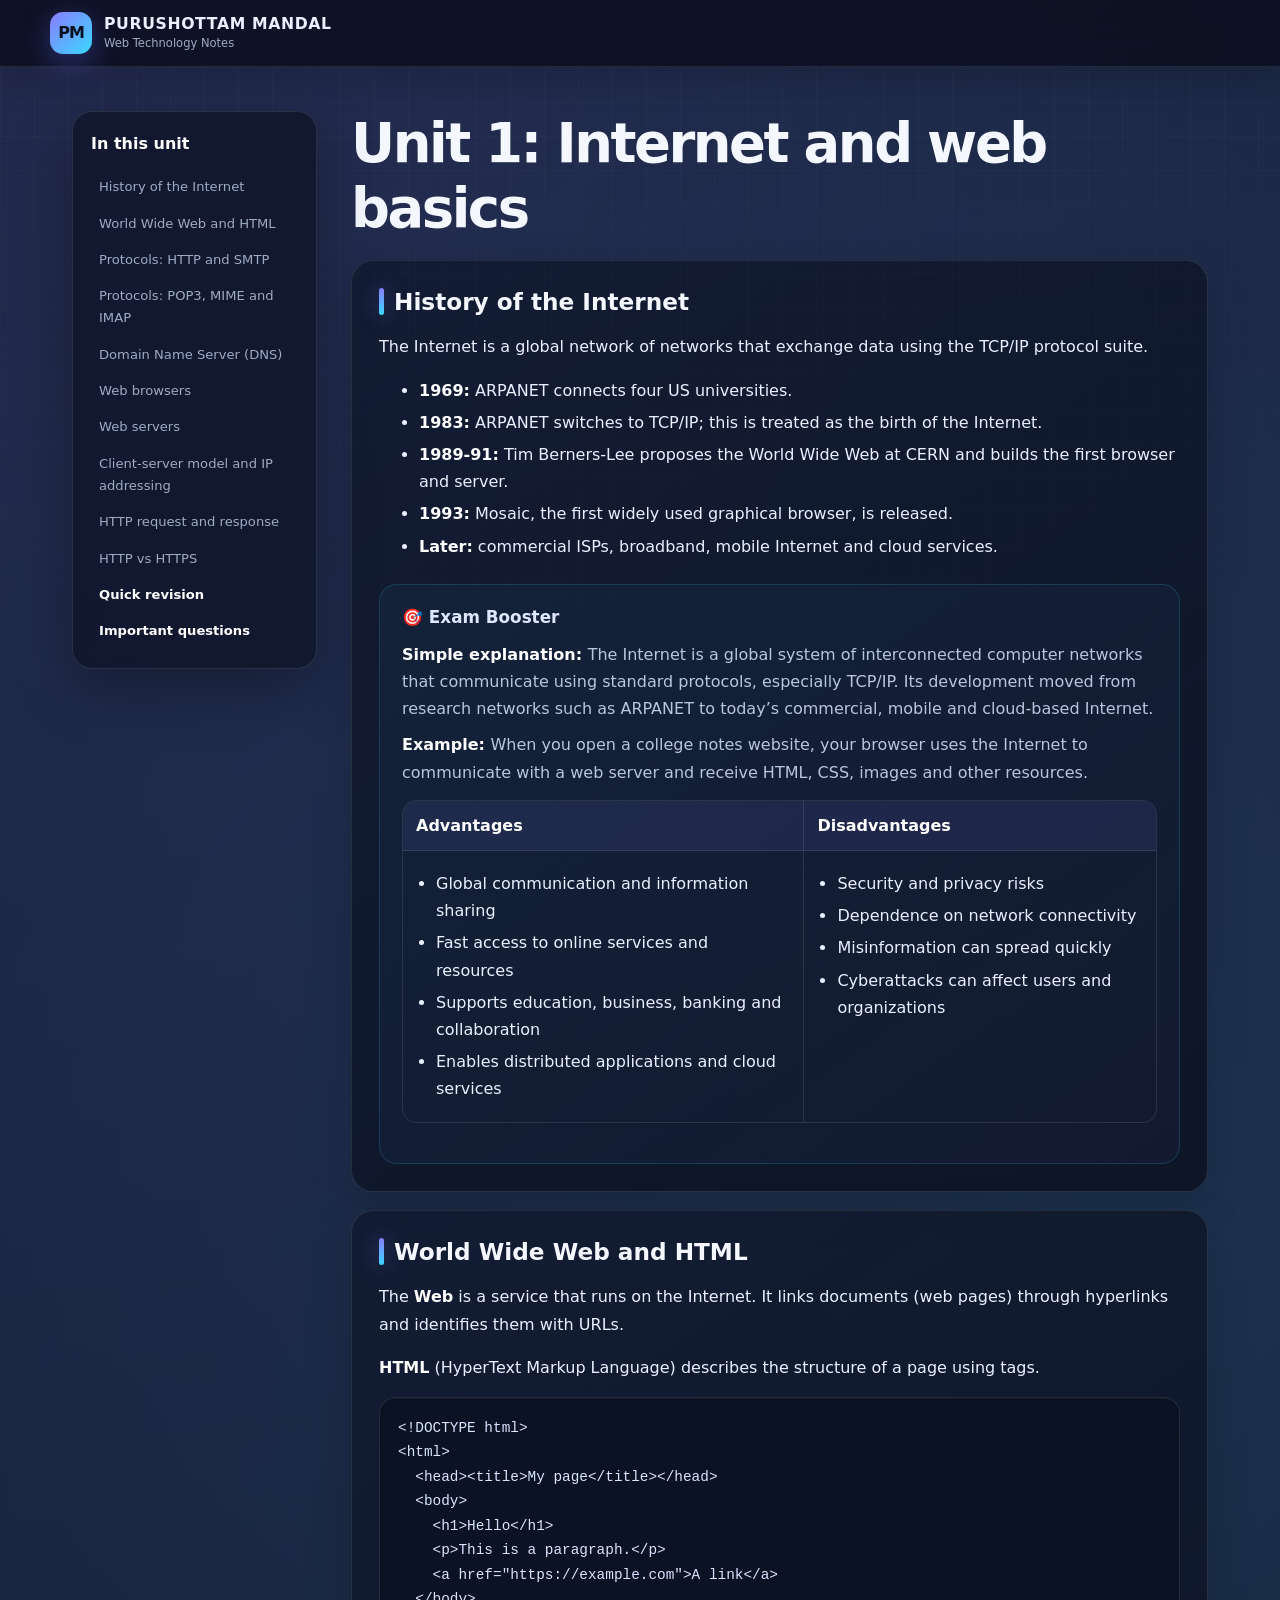
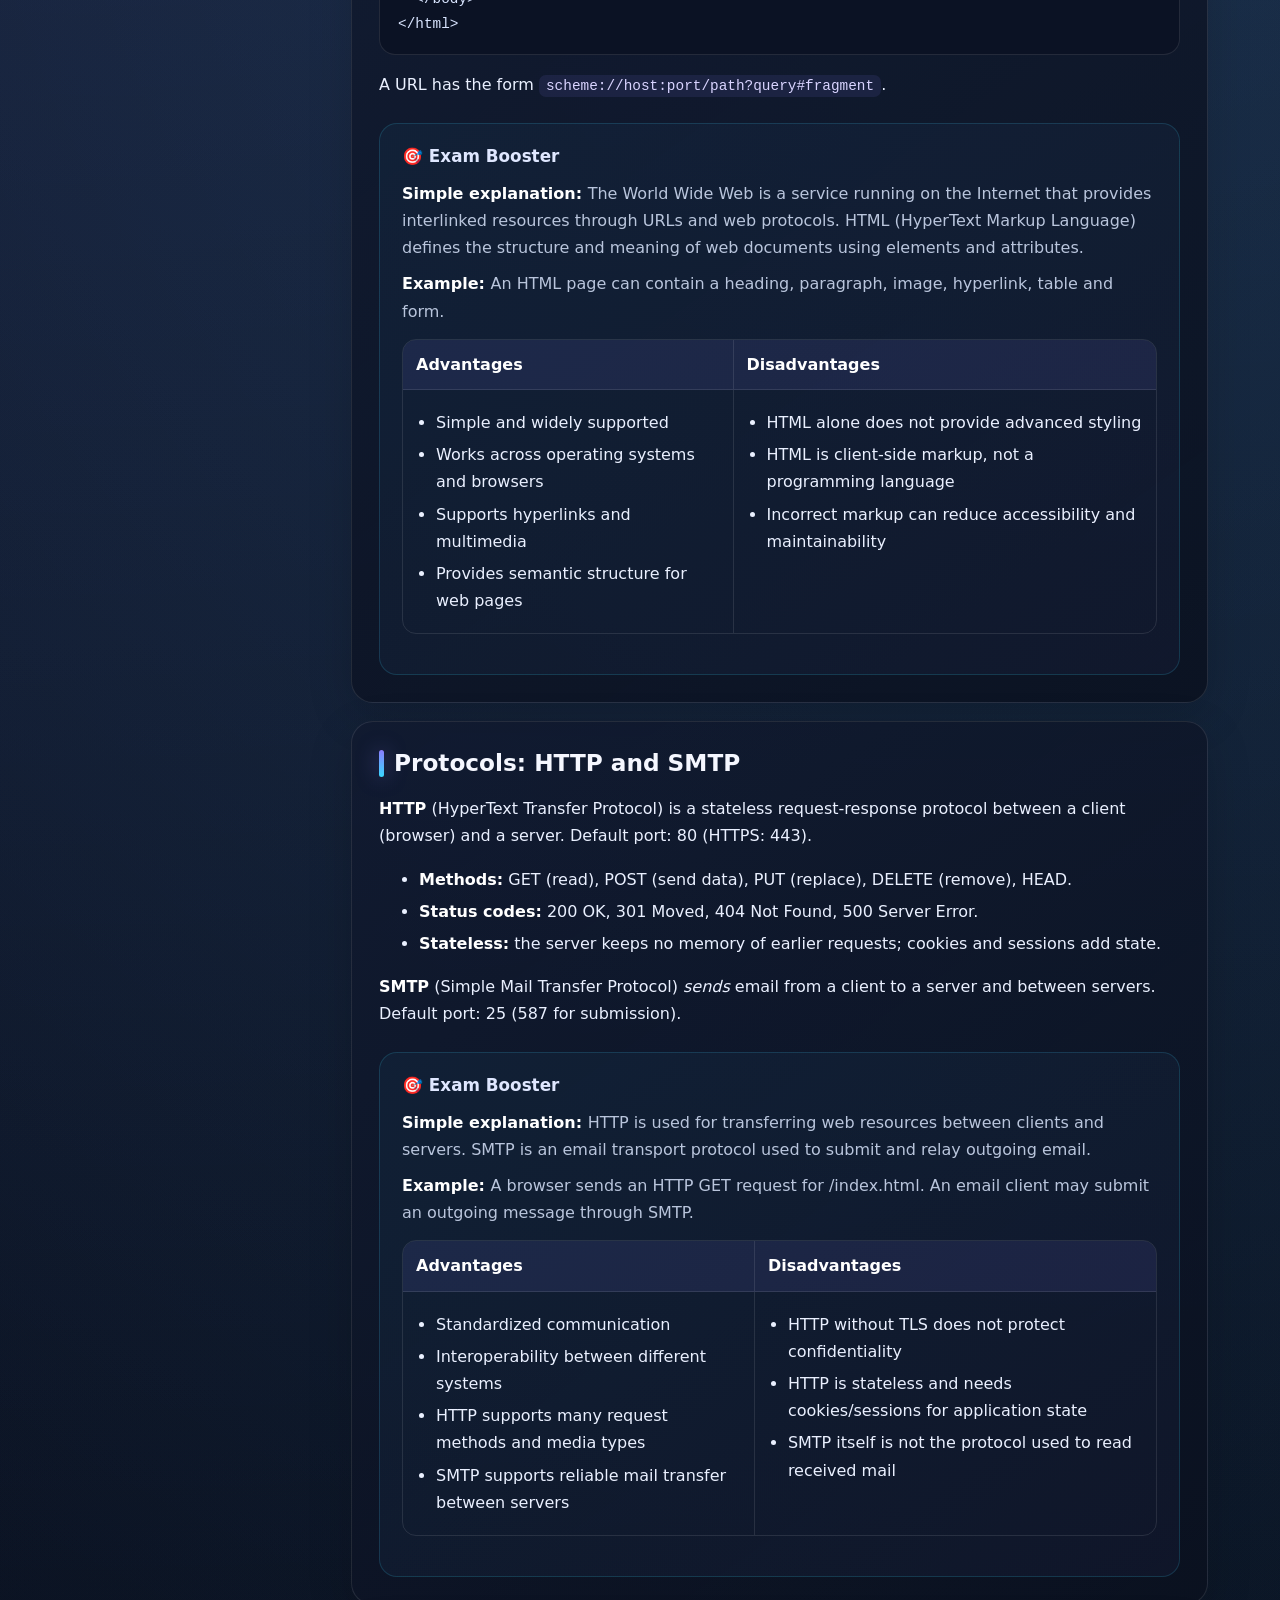
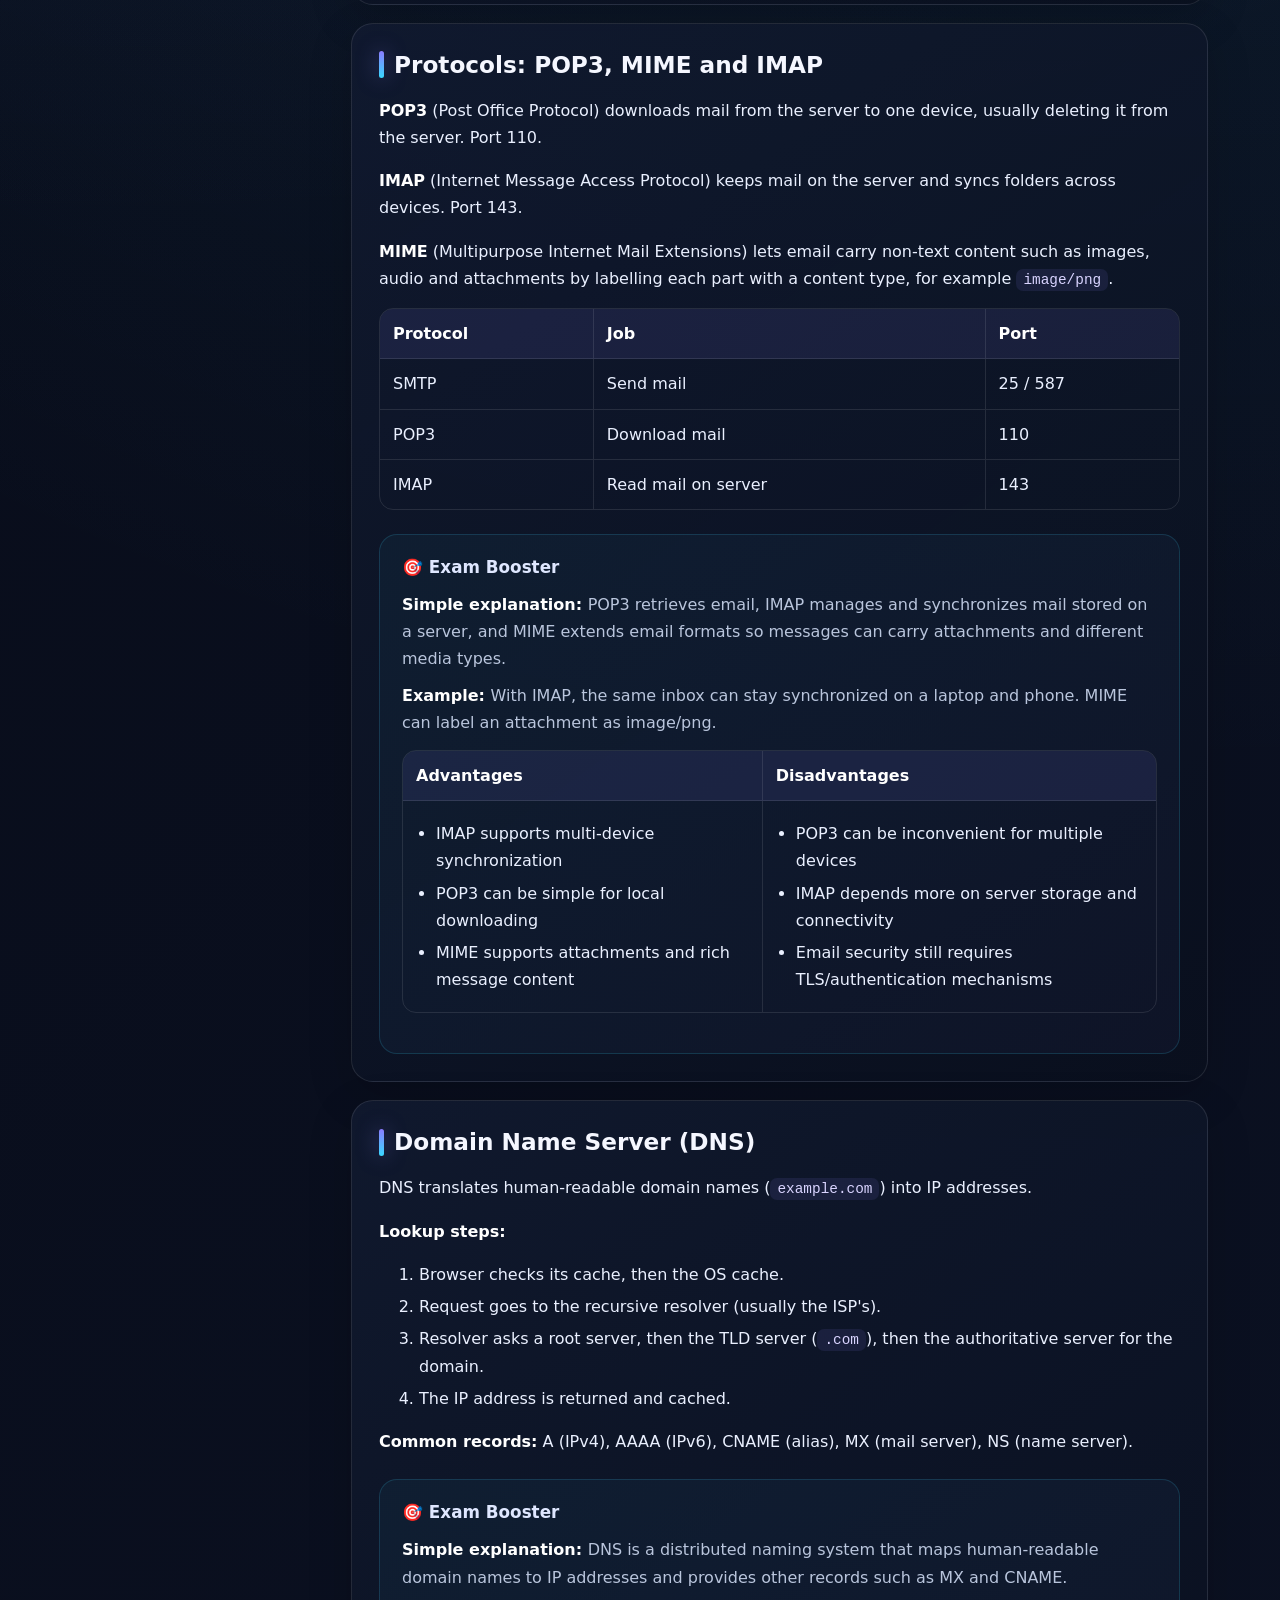
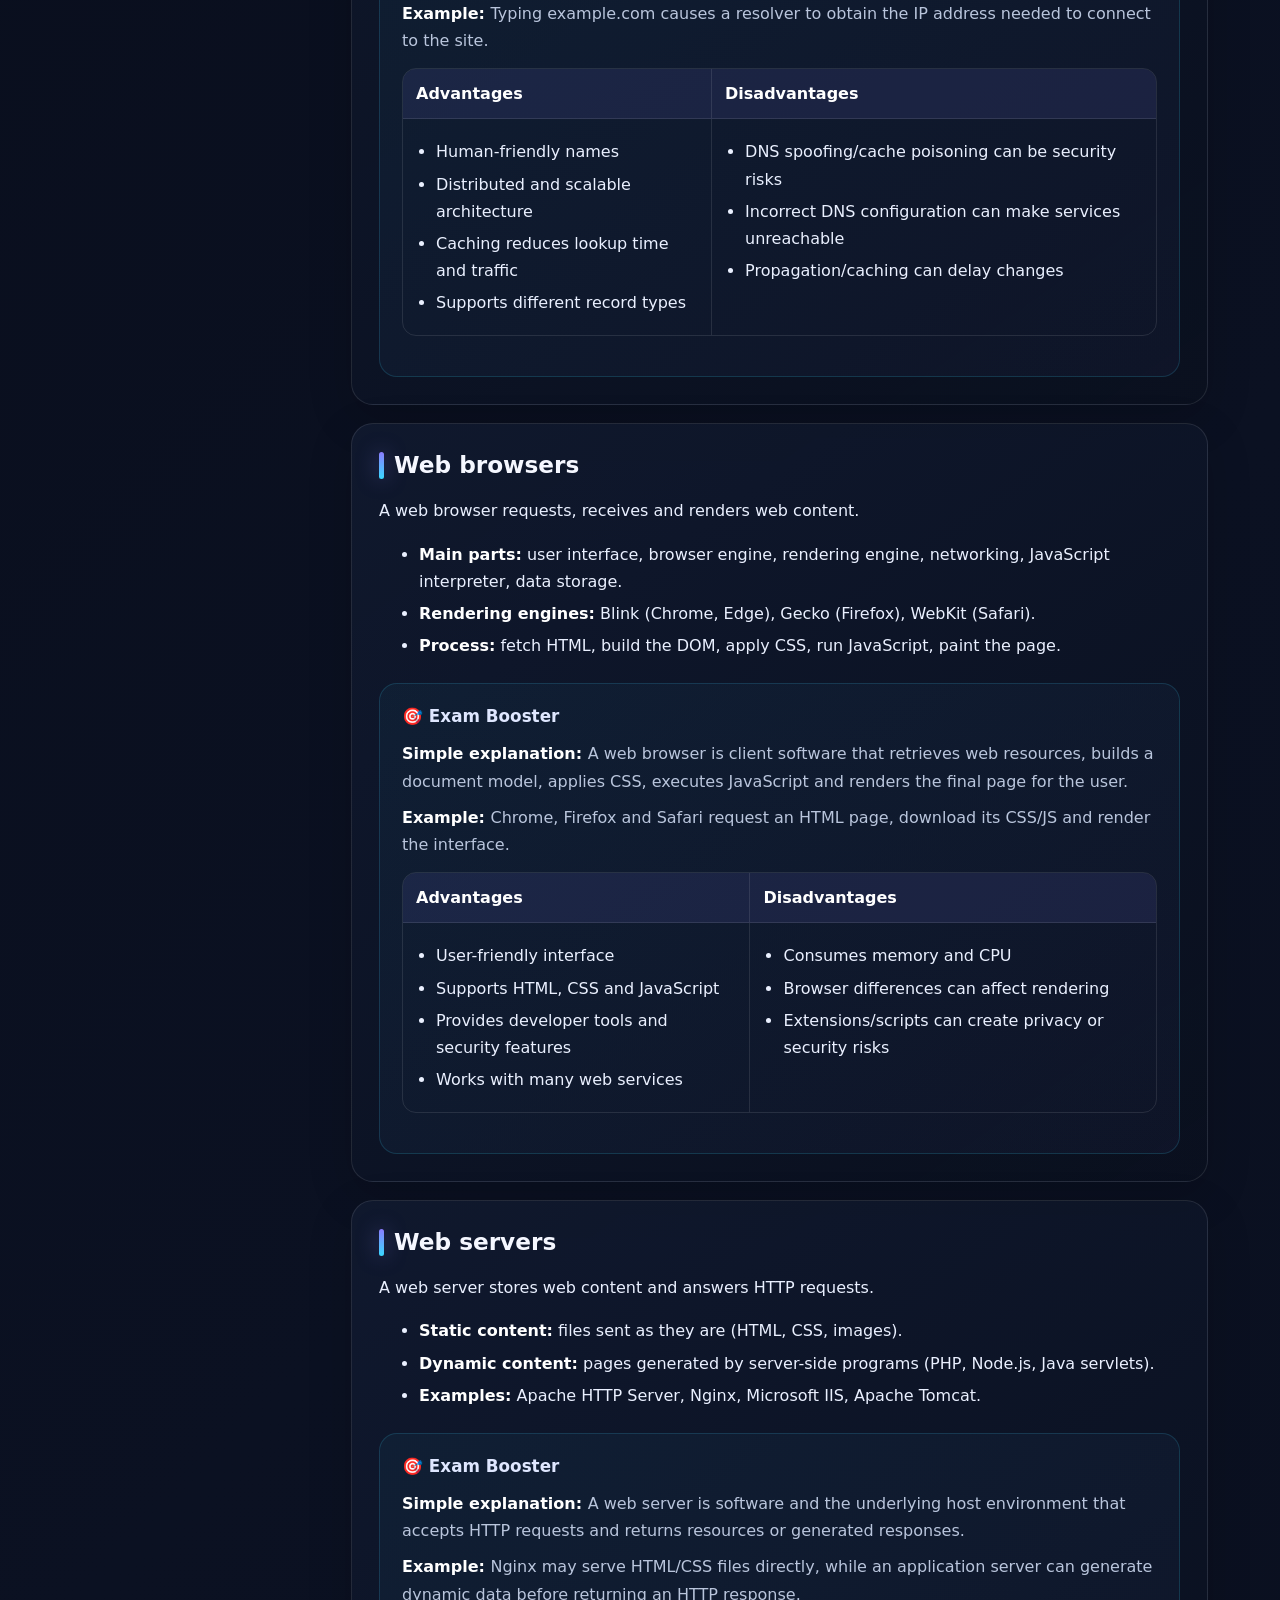
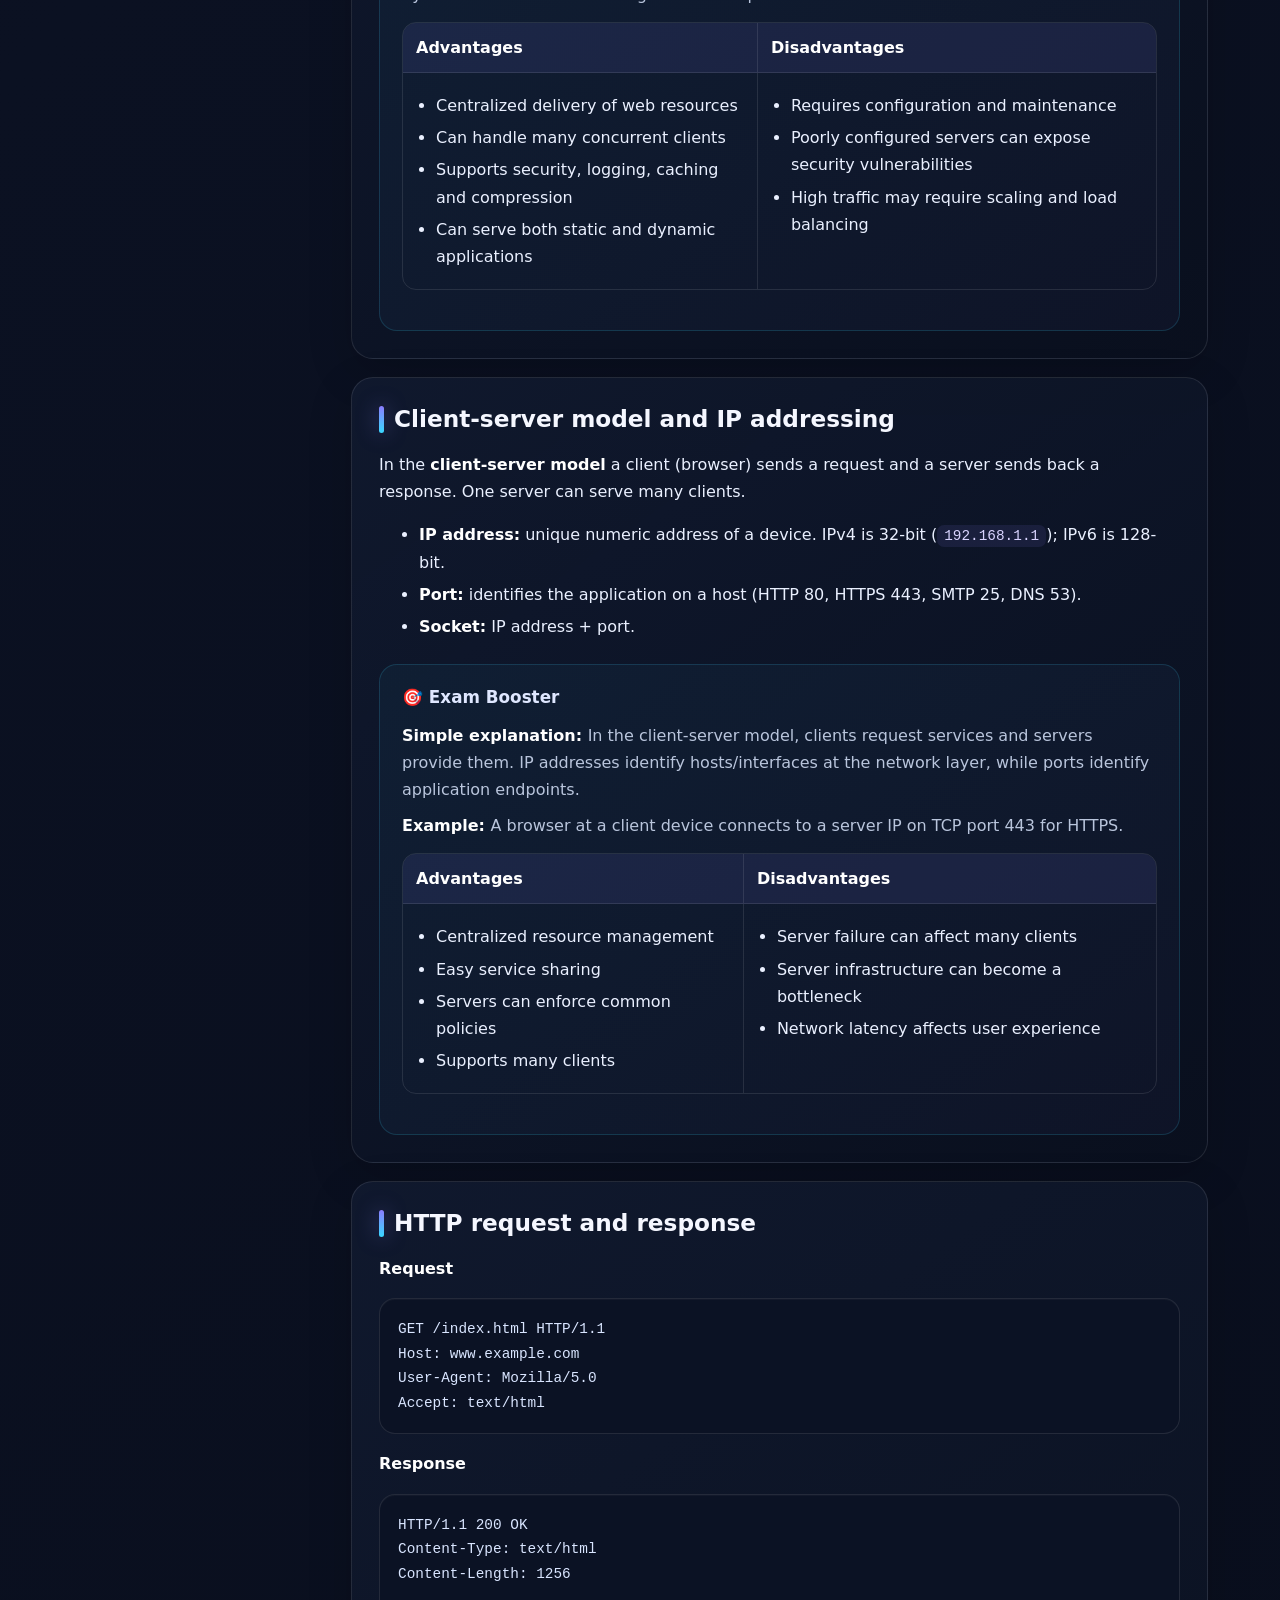
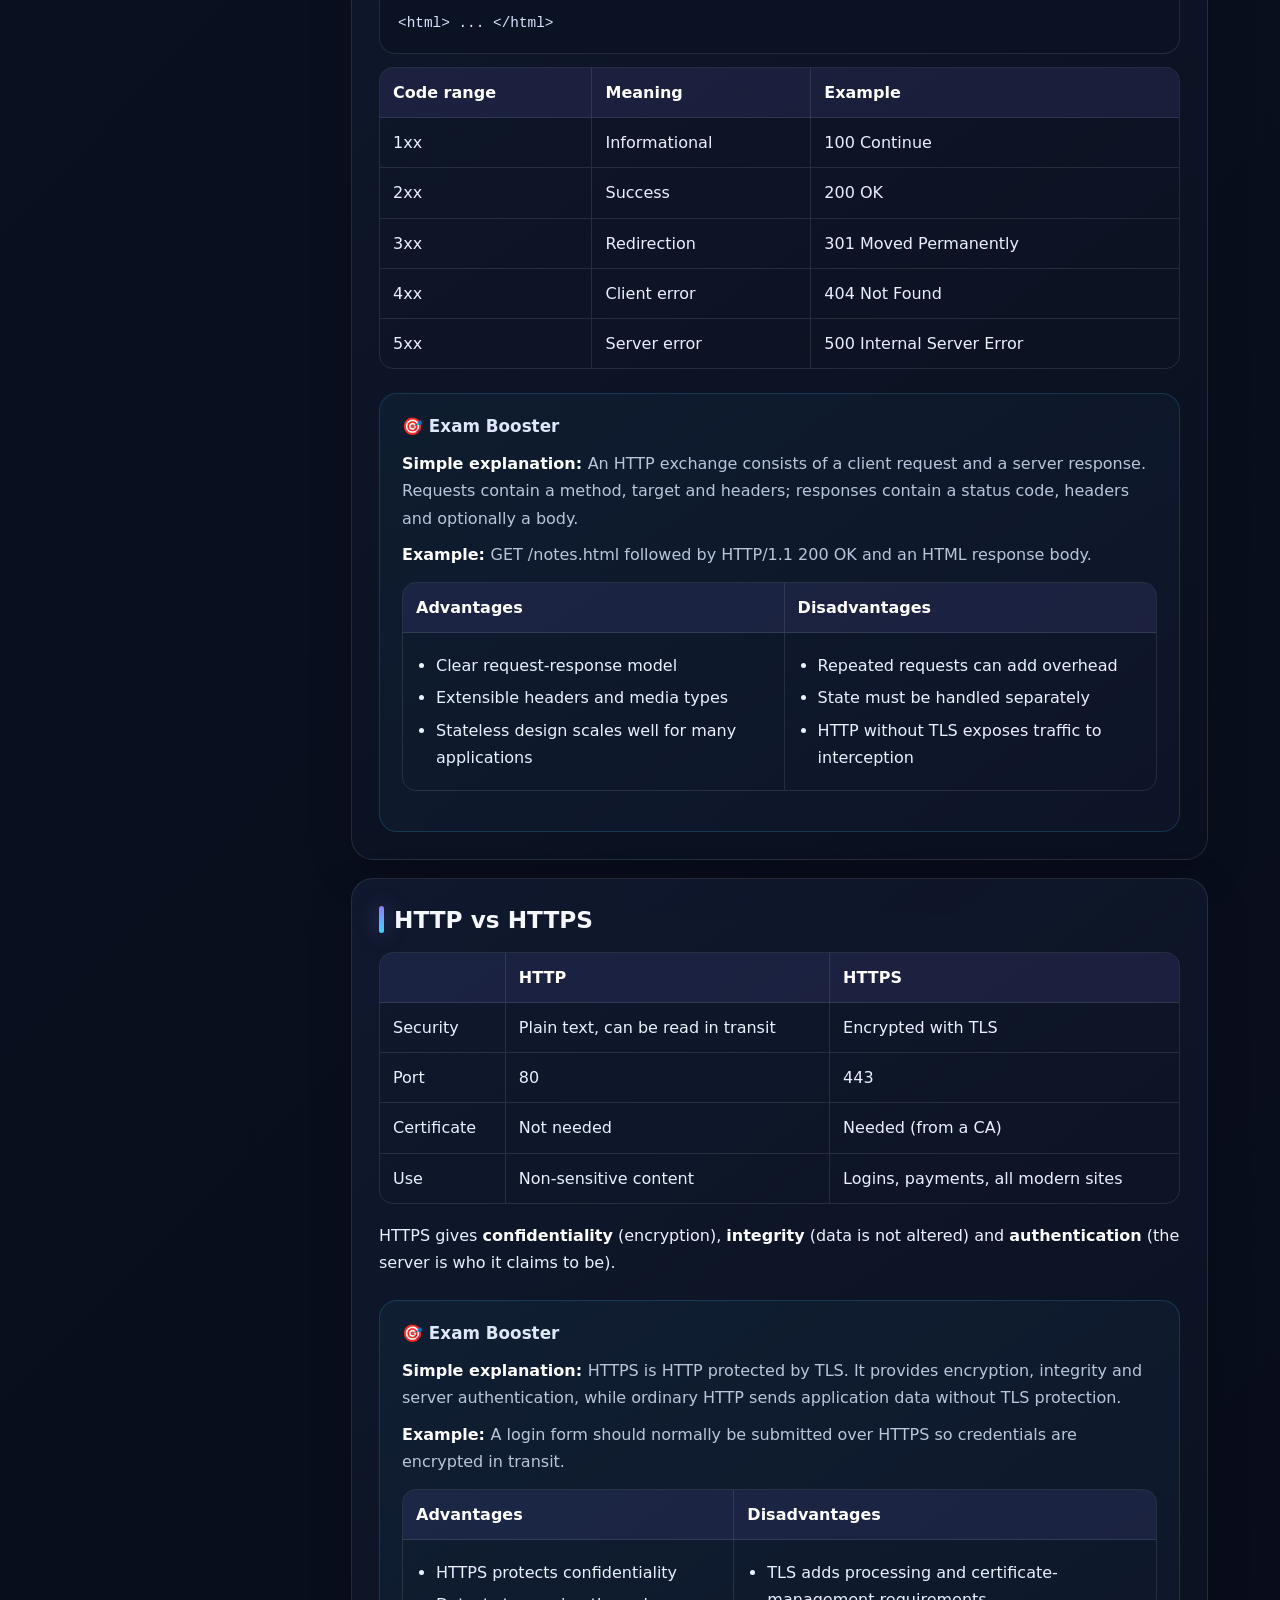
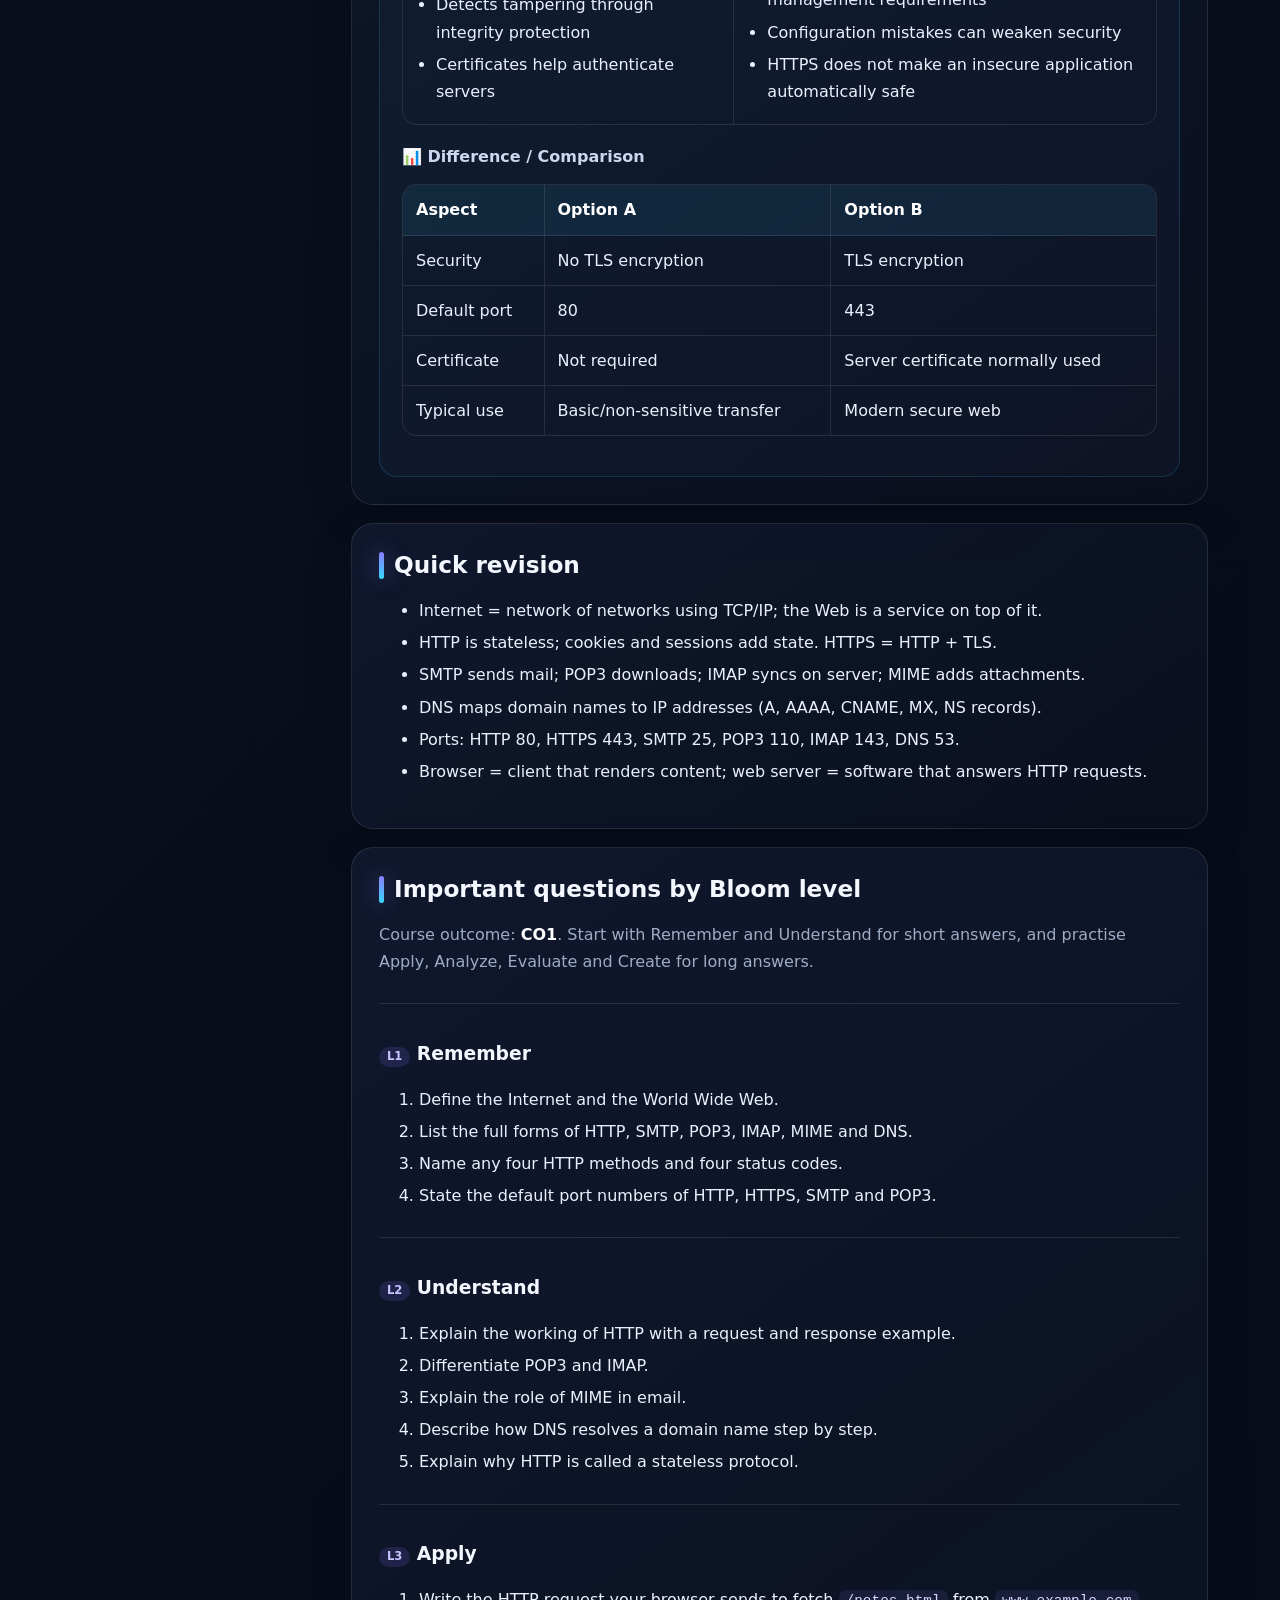
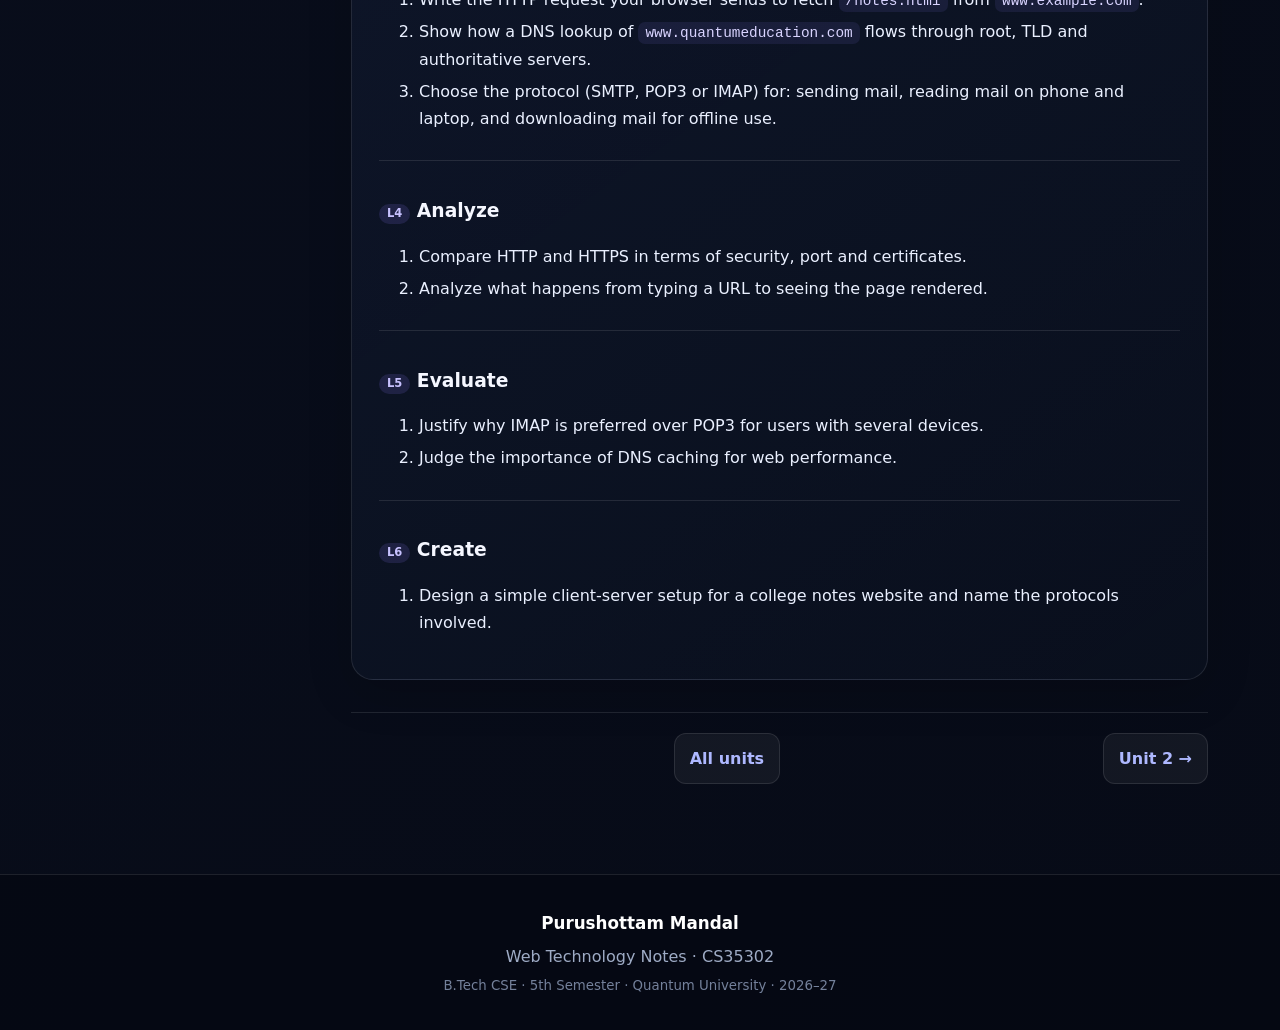
==== commit 1219b306: "Revise header and footer in unit-1.html" ====
--- a/unit-1.html
+++ b/unit-1.html
@@ -8,35 +8,7 @@
 <link href="style.css" rel="stylesheet"/>
 </head>
 <body>
-<header class="top">
-
-    <div class="top-inner">
-
-        <a class="brand" href="index.html">
-
-            <img
-                src="logo.png"
-                alt="Web Technology Notes Logo"
-                class="site-logo"
-            >
-
-            <span class="brand-copy">
-
-                <span class="brand-name">
-                    WEB TECHNOLOGY NOTES
-                </span>
-
-                <span class="brand-subtitle">
-                    One Night Fight Solution
-                </span>
-
-            </span>
-
-        </a>
-
-    </div>
-
-</header>
+<header class="top"><div class="top-inner"><a class="brand" href="../index.html"><span class="brand-mark">PM</span><span class="brand-copy"><span class="brand-name">PURUSHOTTAM MANDAL</span><span class="brand-subtitle">Web Technology Notes</span></span></a></div></header>
 <div class="layout"><aside class="toc"><p class="toc-title">In this unit</p><ul><li><a href="#history-of-the-internet">History of the Internet</a></li><li><a href="#world-wide-web-and-html">World Wide Web and HTML</a></li><li><a href="#protocols--http-and-smtp">Protocols: HTTP and SMTP</a></li><li><a href="#protocols--pop3--mime-and-imap">Protocols: POP3, MIME and IMAP</a></li><li><a href="#domain-name-server--dns">Domain Name Server (DNS)</a></li><li><a href="#web-browsers">Web browsers</a></li><li><a href="#web-servers">Web servers</a></li><li><a href="#client-server-model-and-ip-addressing">Client-server model and IP addressing</a></li><li><a href="#http-request-and-response">HTTP request and response</a></li><li><a href="#http-vs-https">HTTP vs HTTPS</a></li><li><a href="#quick-revision"><b>Quick revision</b></a></li><li><a href="#important-questions"><b>Important questions</b></a></li></ul></aside><main><h1>Unit 1: Internet and web basics</h1><section id="history-of-the-internet"><h2>History of the Internet</h2>
 <p>The Internet is a global network of networks that exchange data using the TCP/IP protocol suite.</p>
 <ul>
@@ -127,4 +99,4 @@
 <p>HTTPS gives <b>confidentiality</b> (encryption), <b>integrity</b> (data is not altered) and <b>authentication</b> (the server is who it claims to be).</p><div class="exam-booster"><h3>🎯 Exam Booster</h3><p><strong>Simple explanation: </strong>HTTPS is HTTP protected by TLS. It provides encryption, integrity and server authentication, while ordinary HTTP sends application data without TLS protection.</p><p><strong>Example: </strong>A login form should normally be submitted over HTTPS so credentials are encrypted in transit.</p><table><tr><th>Advantages</th><th>Disadvantages</th></tr><tr><td><ul><li>HTTPS protects confidentiality</li><li>Detects tampering through integrity protection</li><li>Certificates help authenticate servers</li></ul></td><td><ul><li>TLS adds processing and certificate-management requirements</li><li>Configuration mistakes can weaken security</li><li>HTTPS does not make an insecure application automatically safe</li></ul></td></tr></table><div class="difference-box"><h4>📊 Difference / Comparison</h4><table><tr><th>Aspect</th><th>Option A</th><th>Option B</th></tr><tr><td>Security</td><td>No TLS encryption</td><td>TLS encryption</td></tr><tr><td>Default port</td><td>80</td><td>443</td></tr><tr><td>Certificate</td><td>Not required</td><td>Server certificate normally used</td></tr><tr><td>Typical use</td><td>Basic/non-sensitive transfer</td><td>Modern secure web</td></tr></table></div></div></section><section id="quick-revision"><h2>Quick revision</h2><ul><li>Internet = network of networks using TCP/IP; the Web is a service on top of it.</li><li>HTTP is stateless; cookies and sessions add state. HTTPS = HTTP + TLS.</li><li>SMTP sends mail; POP3 downloads; IMAP syncs on server; MIME adds attachments.</li><li>DNS maps domain names to IP addresses (A, AAAA, CNAME, MX, NS records).</li><li>Ports: HTTP 80, HTTPS 443, SMTP 25, POP3 110, IMAP 143, DNS 53.</li><li>Browser = client that renders content; web server = software that answers HTTP requests.</li></ul></section><section id="important-questions"><h2>Important questions by Bloom level</h2><p class="note">Course outcome: <b>CO1</b>. Start with Remember and Understand for short answers, and practise Apply, Analyze, Evaluate and Create for long answers.</p><div class="bloom"><h3><span class="tag">L1</span> Remember</h3><ol><li>Define the Internet and the World Wide Web.</li><li>List the full forms of HTTP, SMTP, POP3, IMAP, MIME and DNS.</li><li>Name any four HTTP methods and four status codes.</li><li>State the default port numbers of HTTP, HTTPS, SMTP and POP3.</li></ol></div><div class="bloom"><h3><span class="tag">L2</span> Understand</h3><ol><li>Explain the working of HTTP with a request and response example.</li><li>Differentiate POP3 and IMAP.</li><li>Explain the role of MIME in email.</li><li>Describe how DNS resolves a domain name step by step.</li><li>Explain why HTTP is called a stateless protocol.</li></ol></div><div class="bloom"><h3><span class="tag">L3</span> Apply</h3><ol><li>Write the HTTP request your browser sends to fetch <code>/notes.html</code> from <code>www.example.com</code>.</li><li>Show how a DNS lookup of <code>www.quantumeducation.com</code> flows through root, TLD and authoritative servers.</li><li>Choose the protocol (SMTP, POP3 or IMAP) for: sending mail, reading mail on phone and laptop, and downloading mail for offline use.</li></ol></div><div class="bloom"><h3><span class="tag">L4</span> Analyze</h3><ol><li>Compare HTTP and HTTPS in terms of security, port and certificates.</li><li>Analyze what happens from typing a URL to seeing the page rendered.</li></ol></div><div class="bloom"><h3><span class="tag">L5</span> Evaluate</h3><ol><li>Justify why IMAP is preferred over POP3 for users with several devices.</li><li>Judge the importance of DNS caching for web performance.</li></ol></div><div class="bloom"><h3><span class="tag">L6</span> Create</h3><ol><li>Design a simple client-server setup for a college notes website and name the protocols involved.</li></ol></div></section><nav class="pager"><span></span><a href="index.html">All units</a><a href="unit-2.html">Unit 2 →</a></nav></main></div>
 <footer class="foot"><strong>Purushottam Mandal</strong>Web Technology Notes · CS35302<br/><small>B.Tech CSE · 5th Semester · Quantum University · 2026–27</small></footer>
 </body>
-</html>
+</html>             
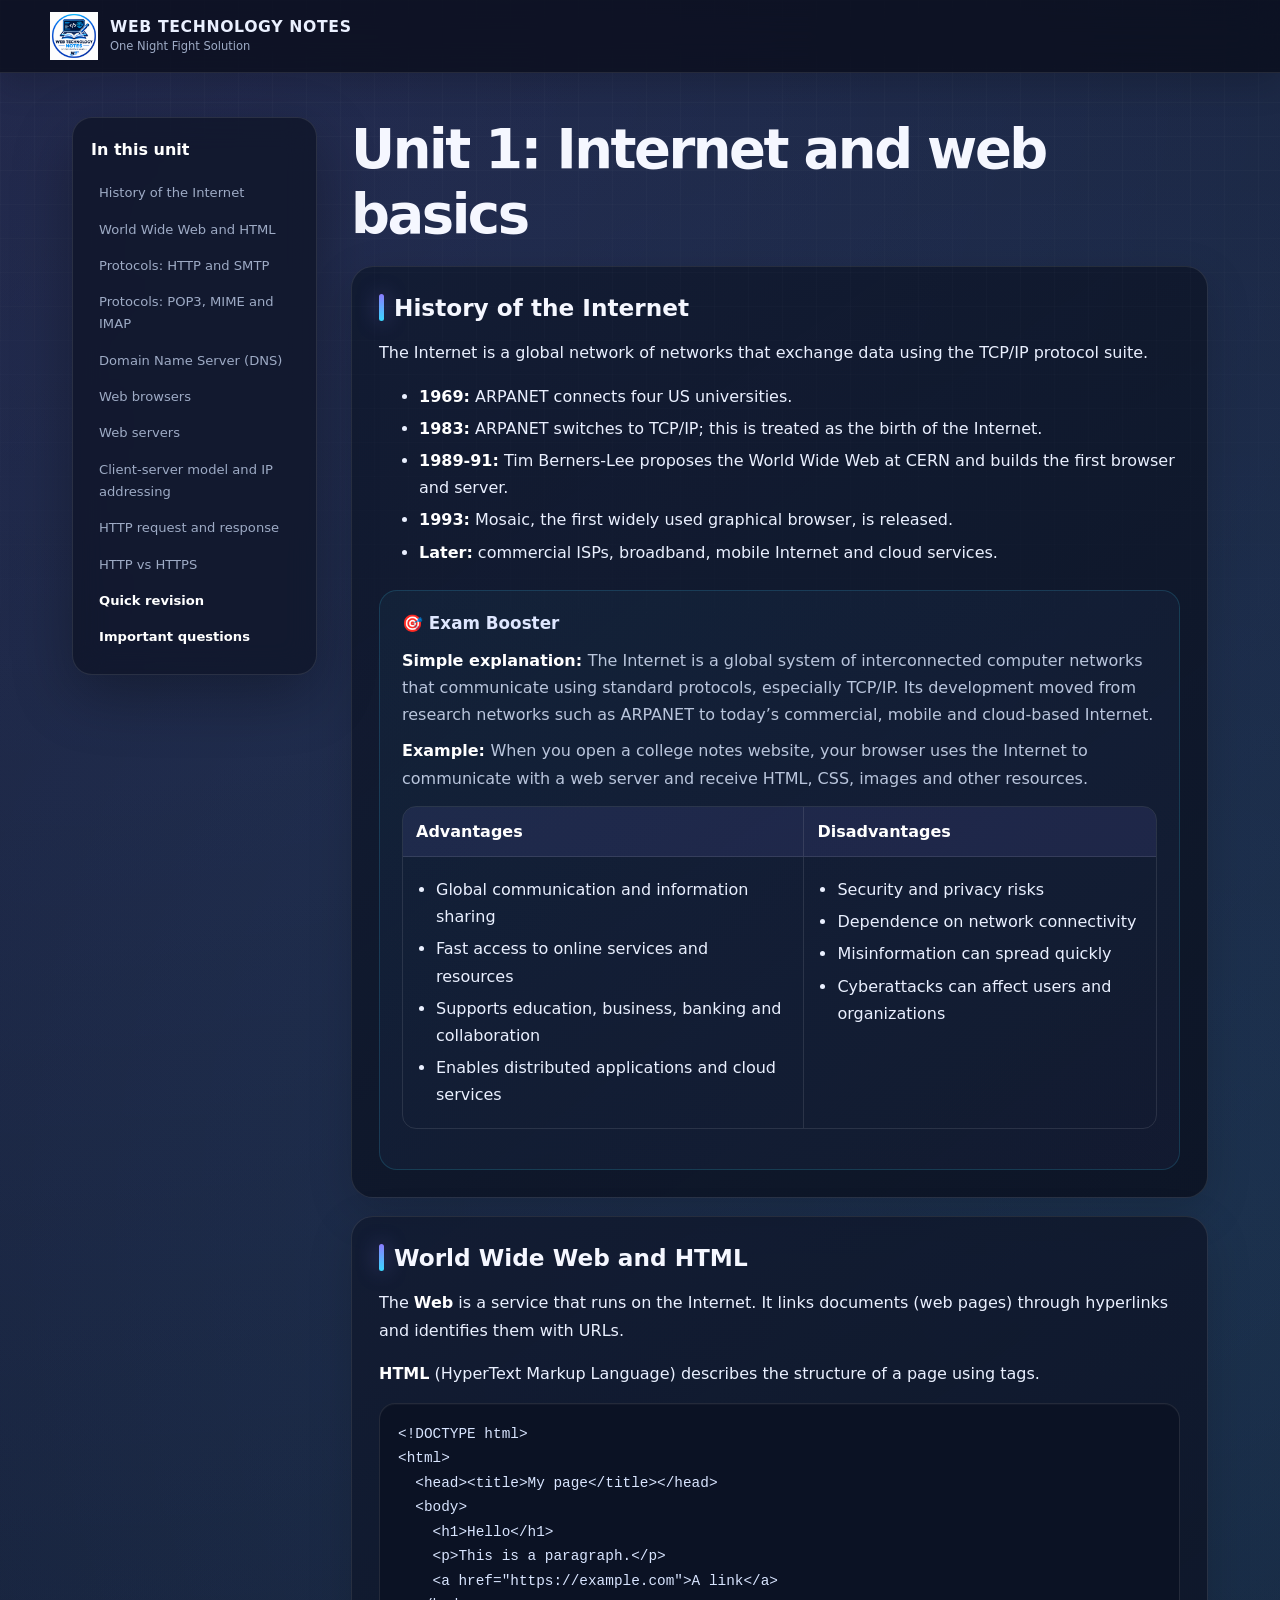
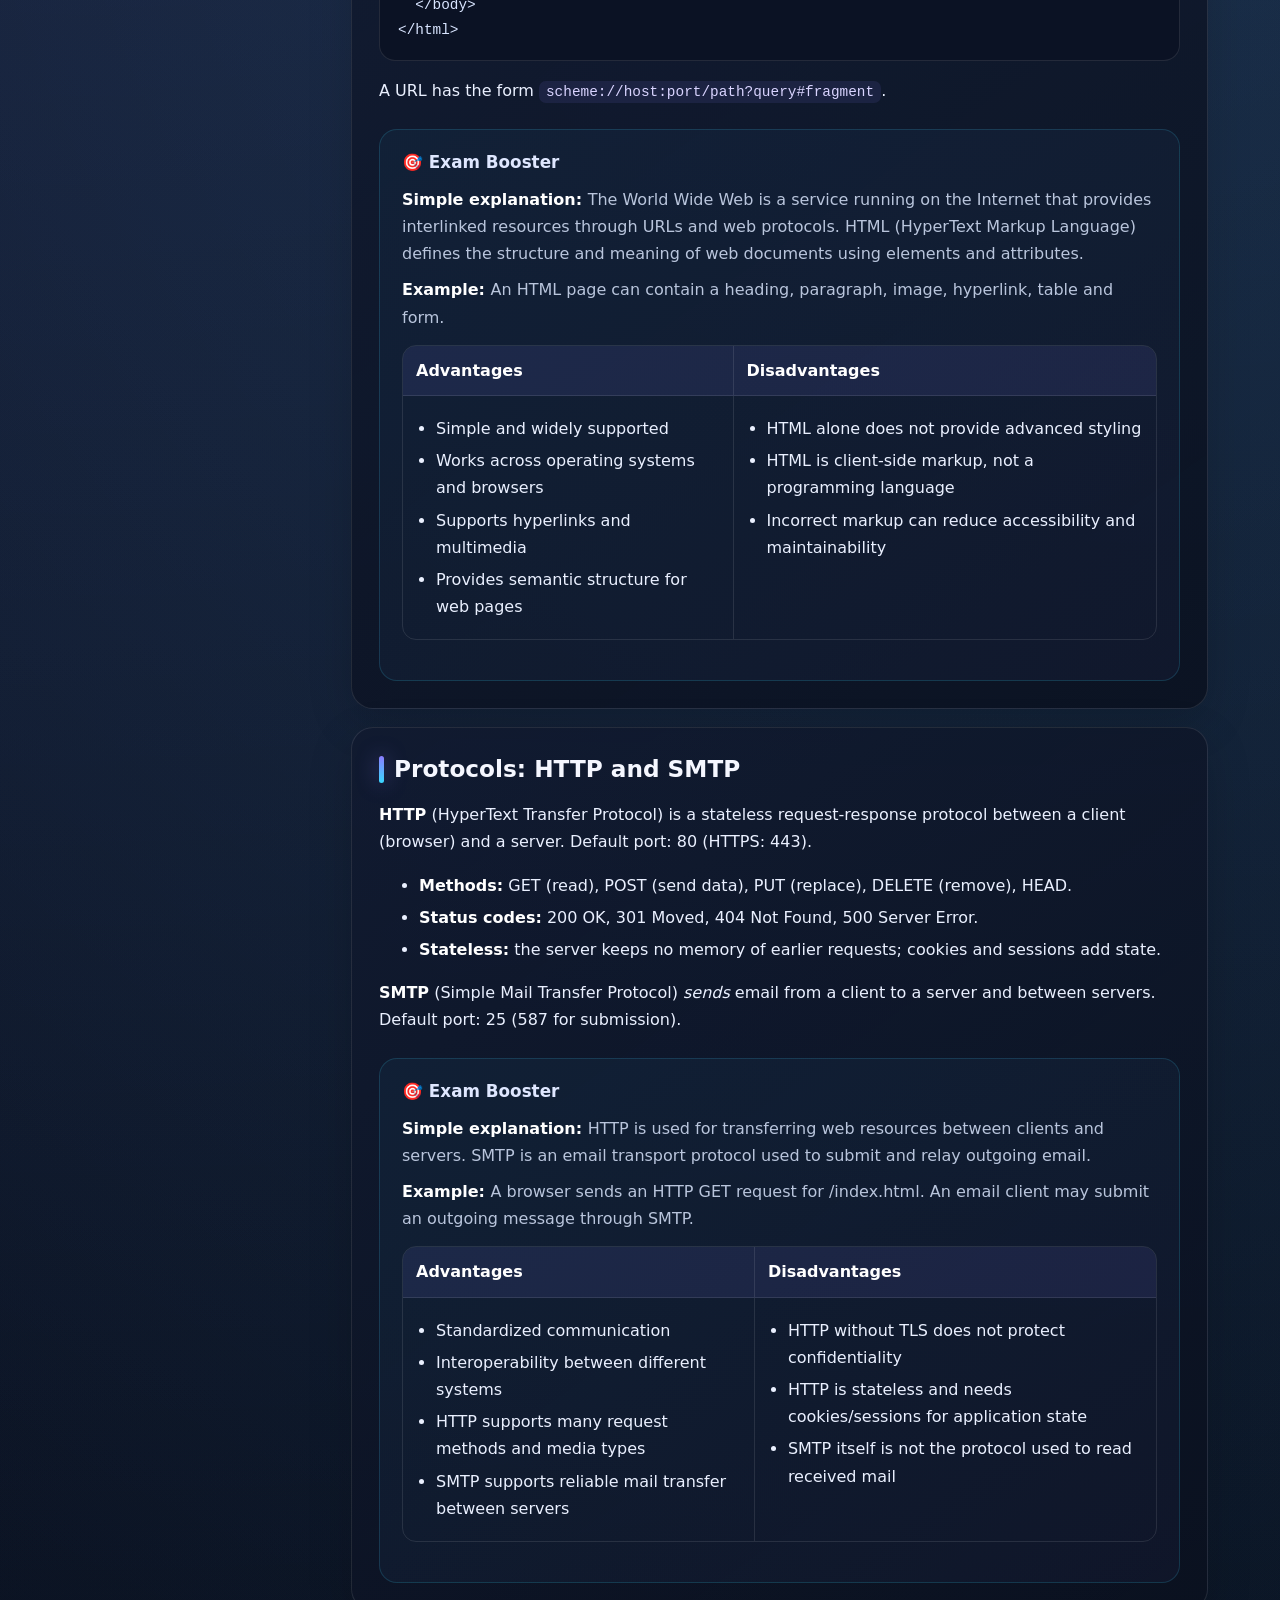
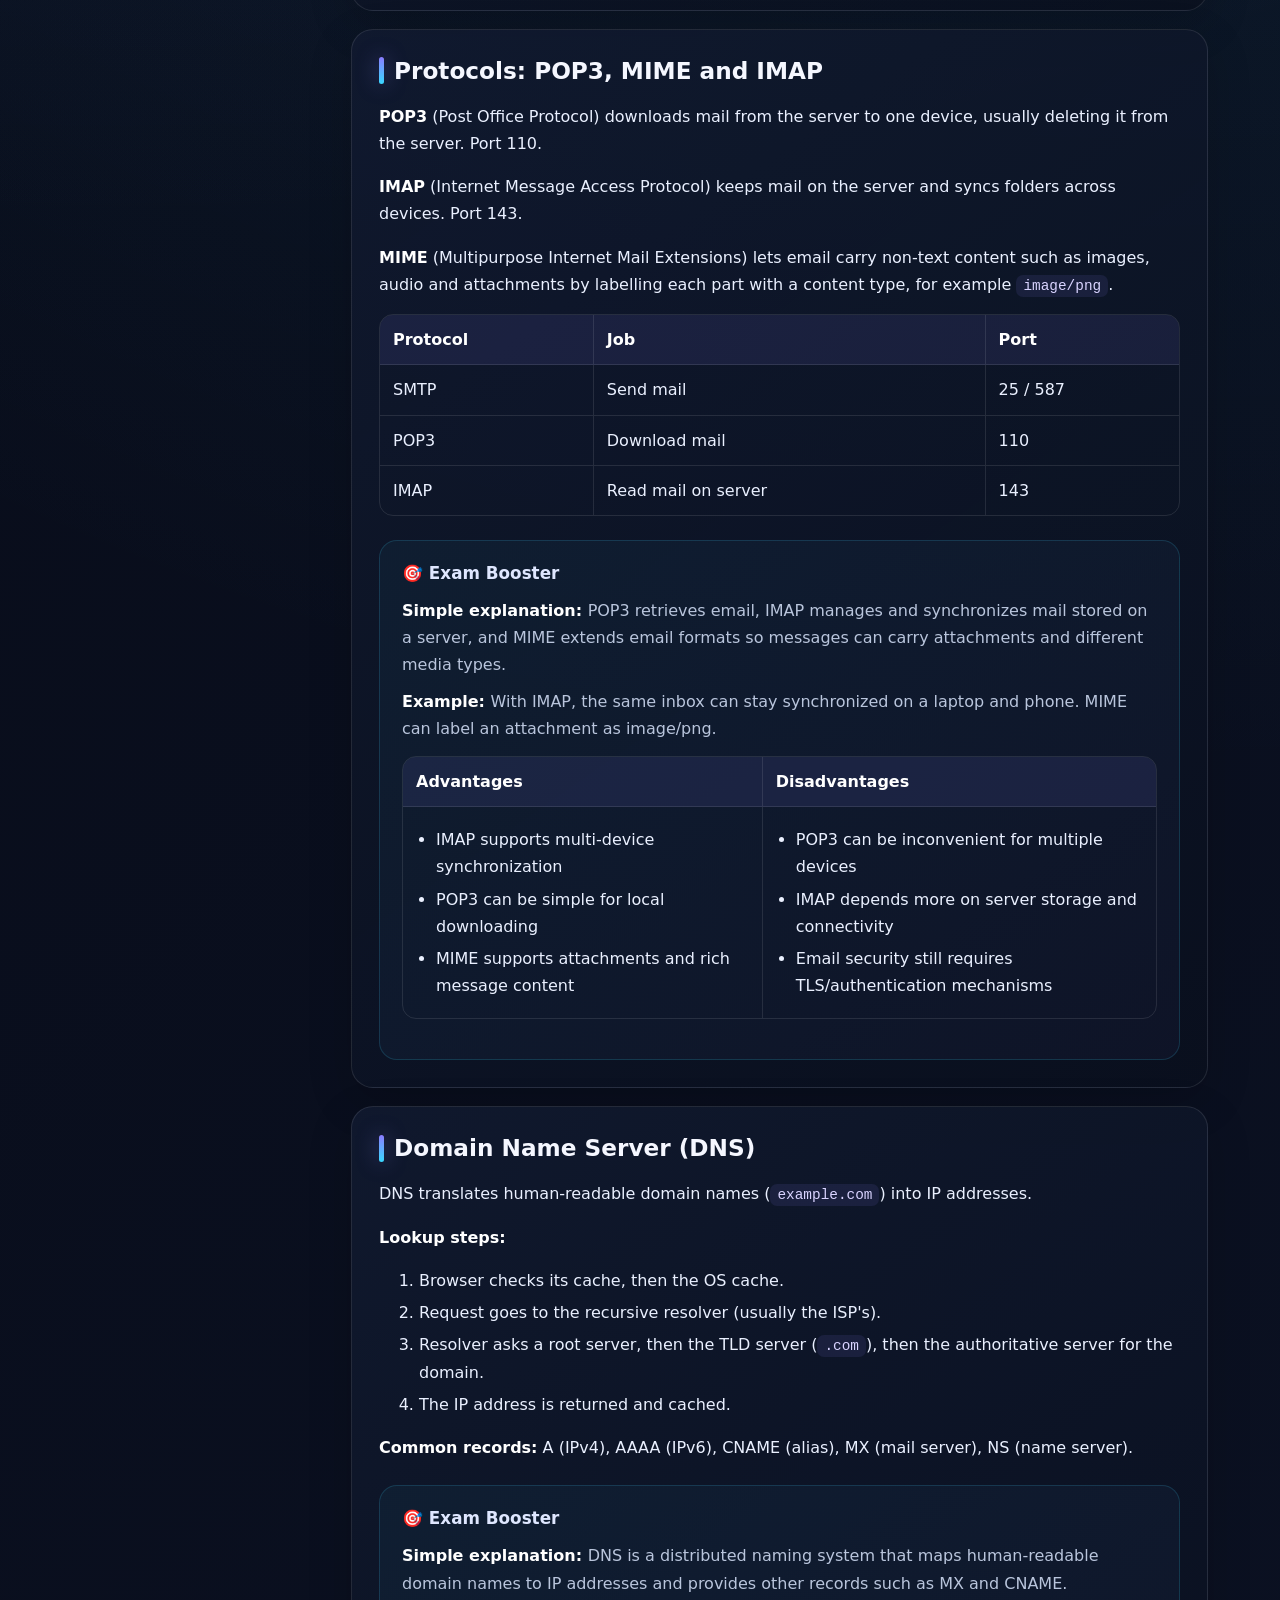
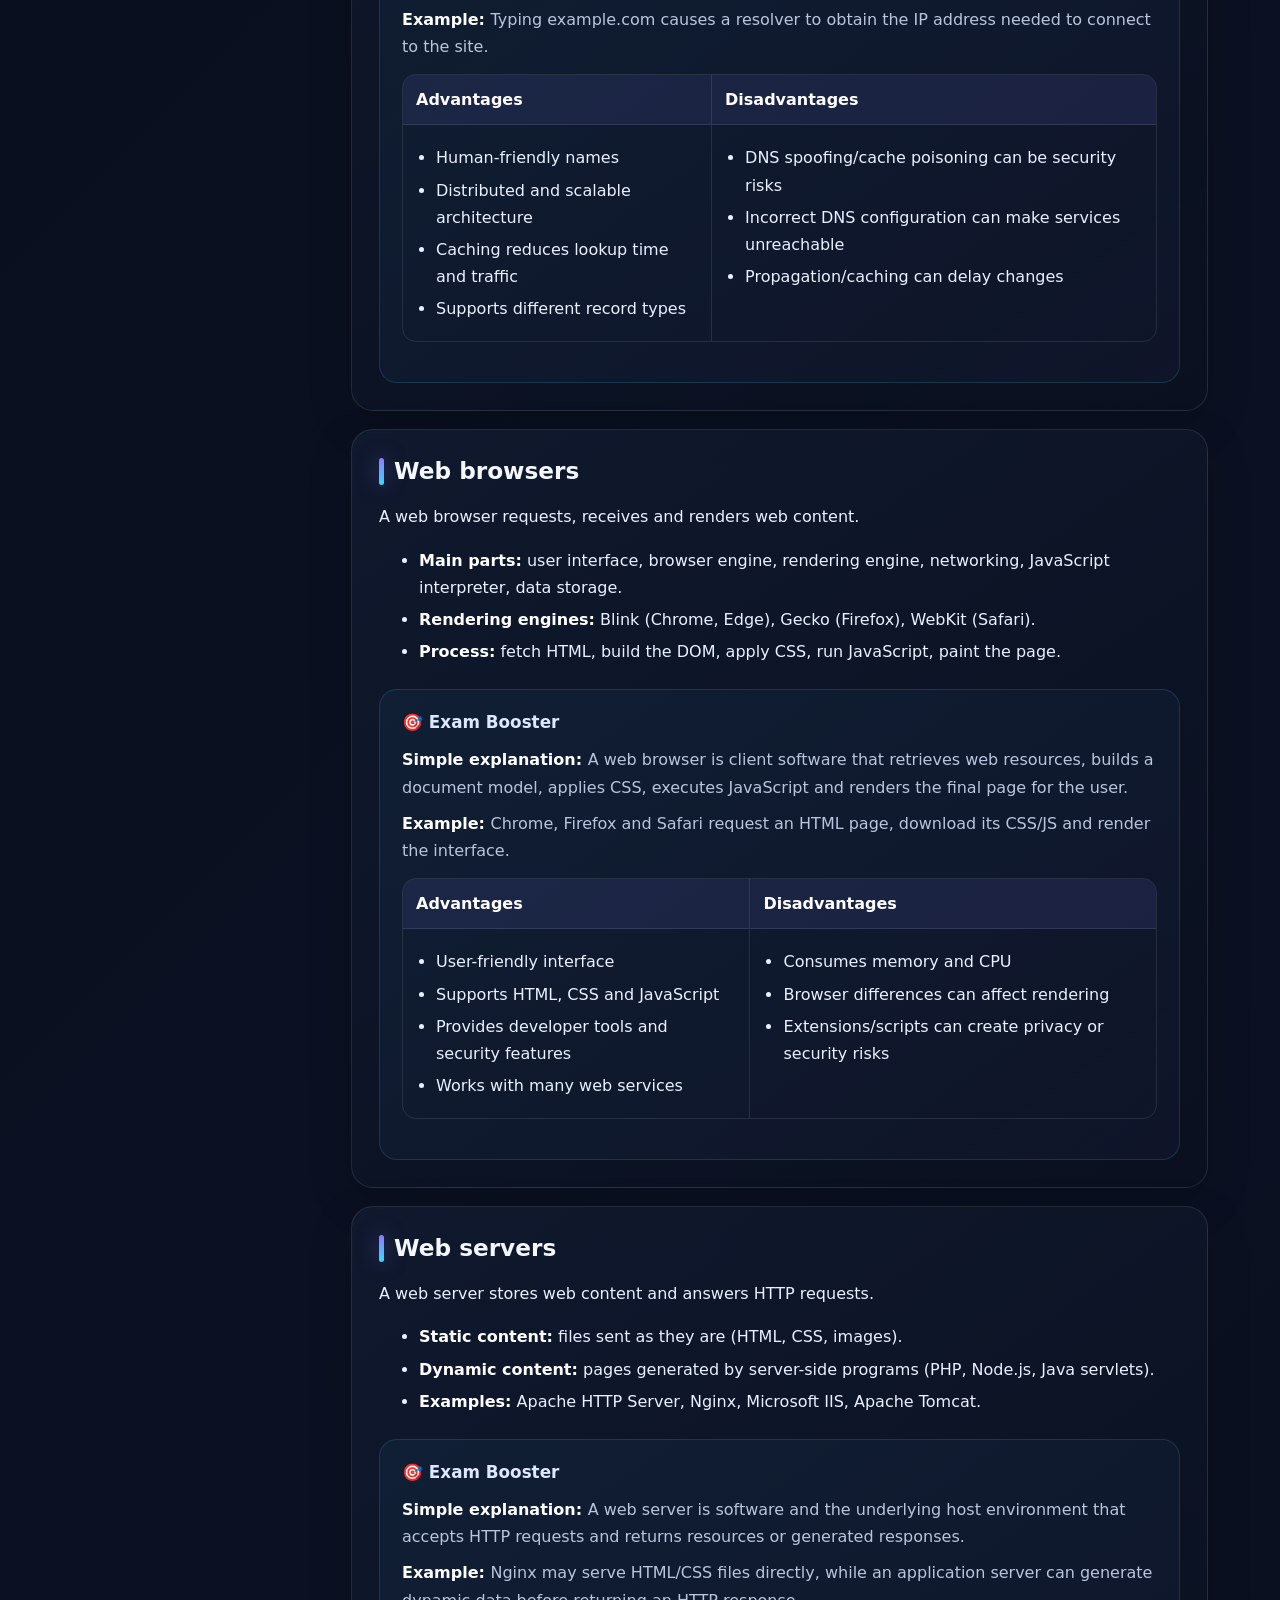
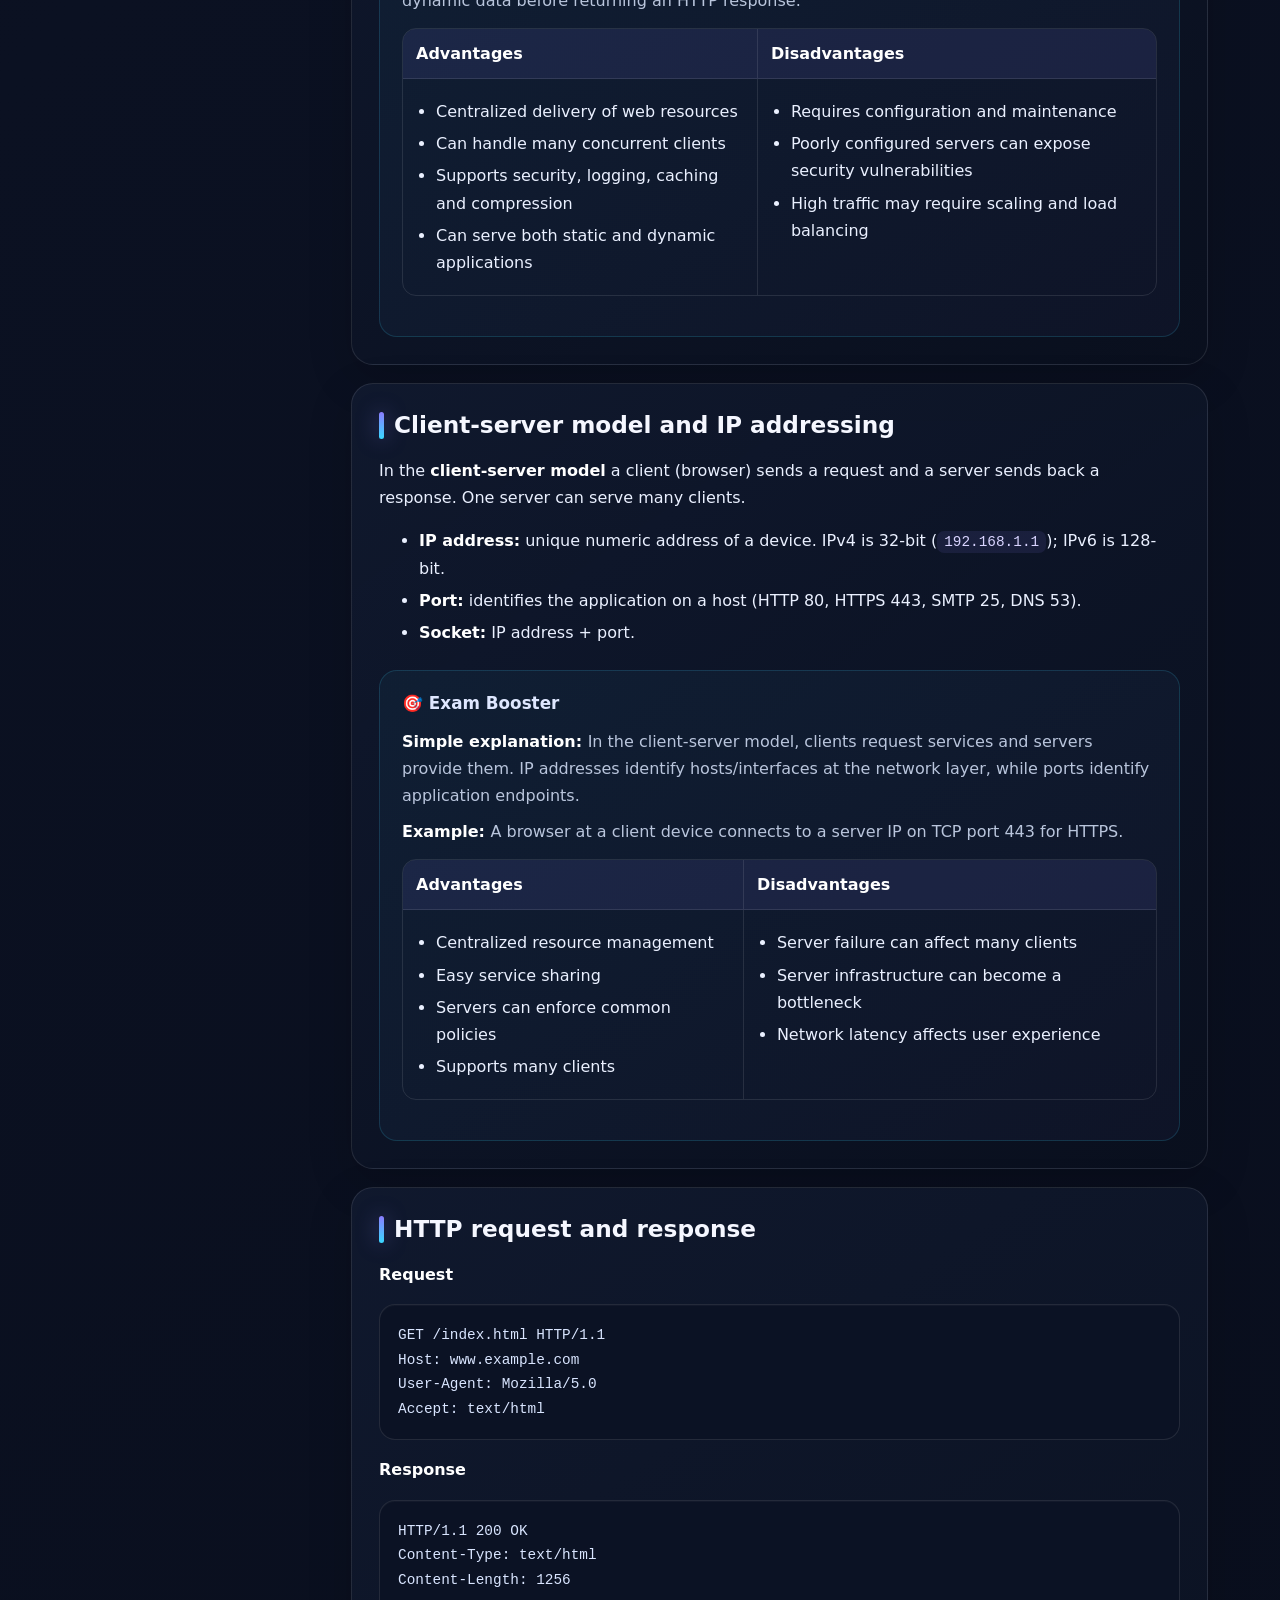
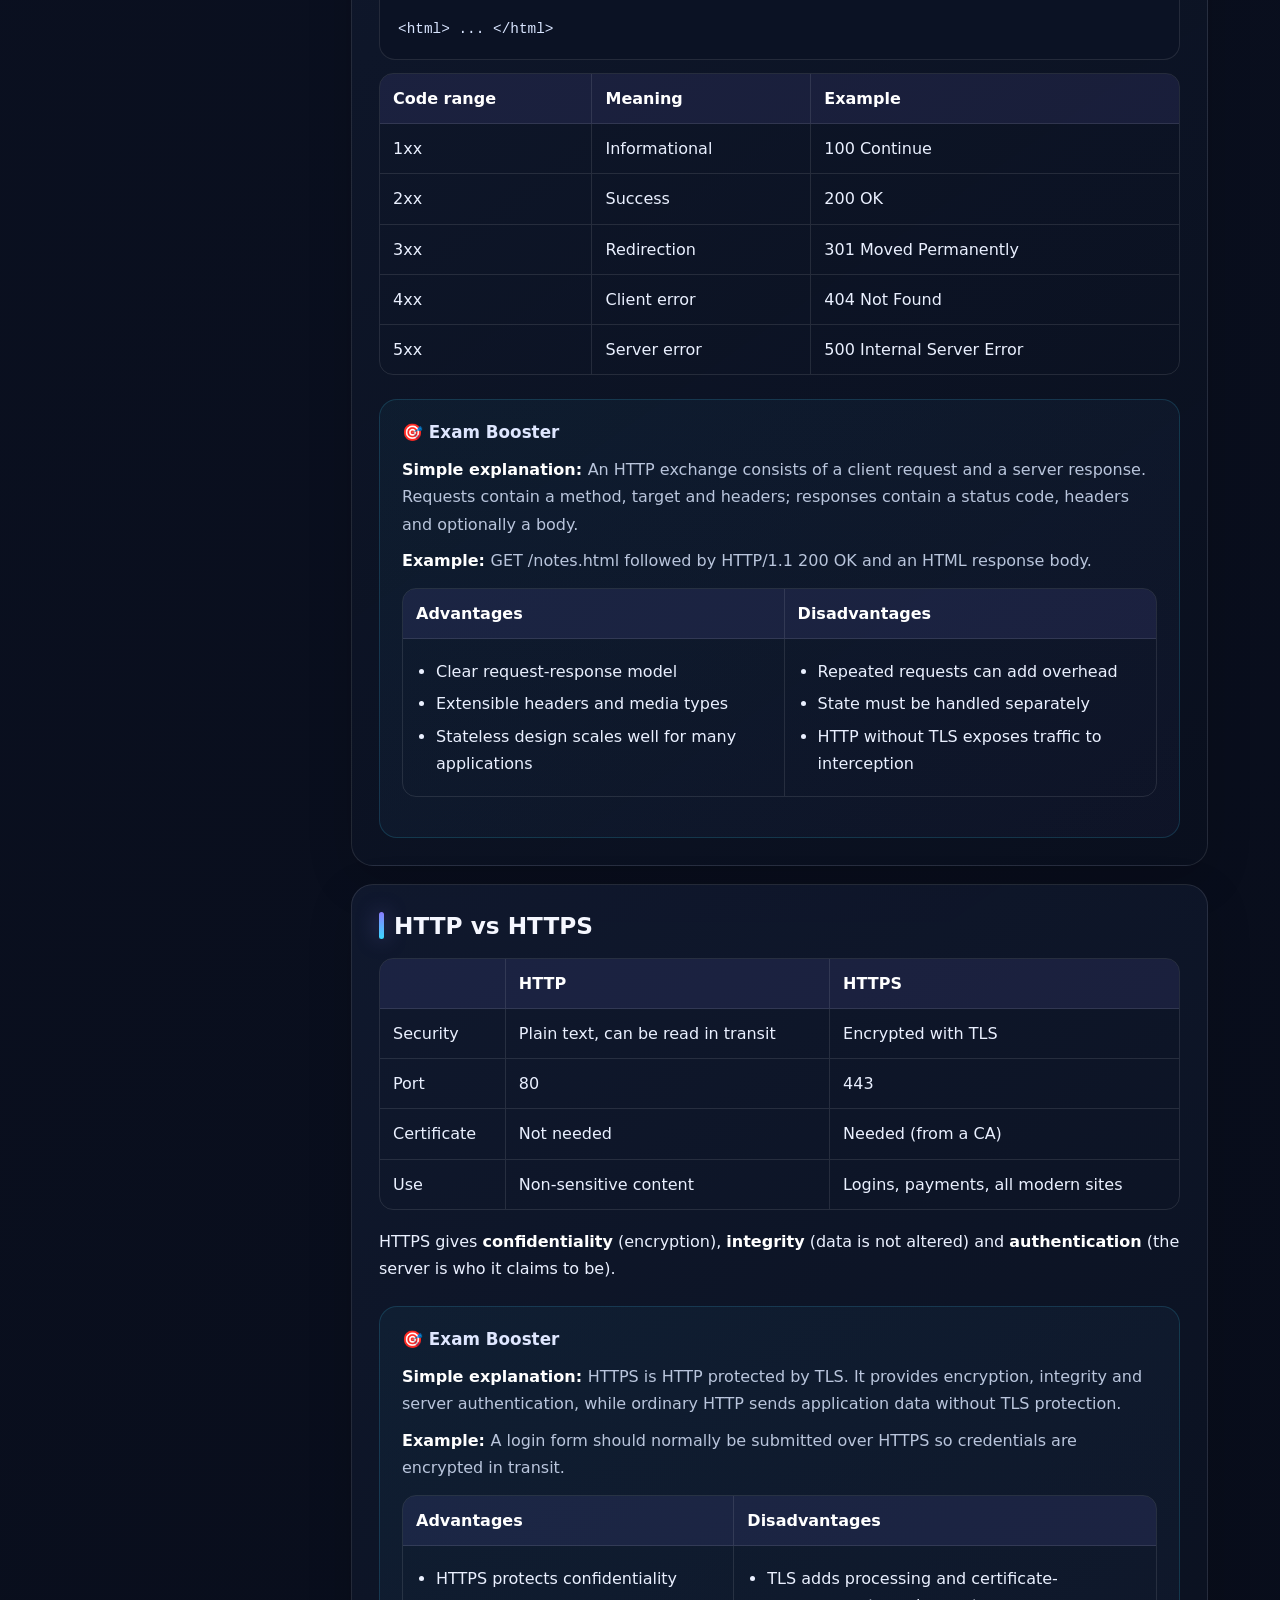
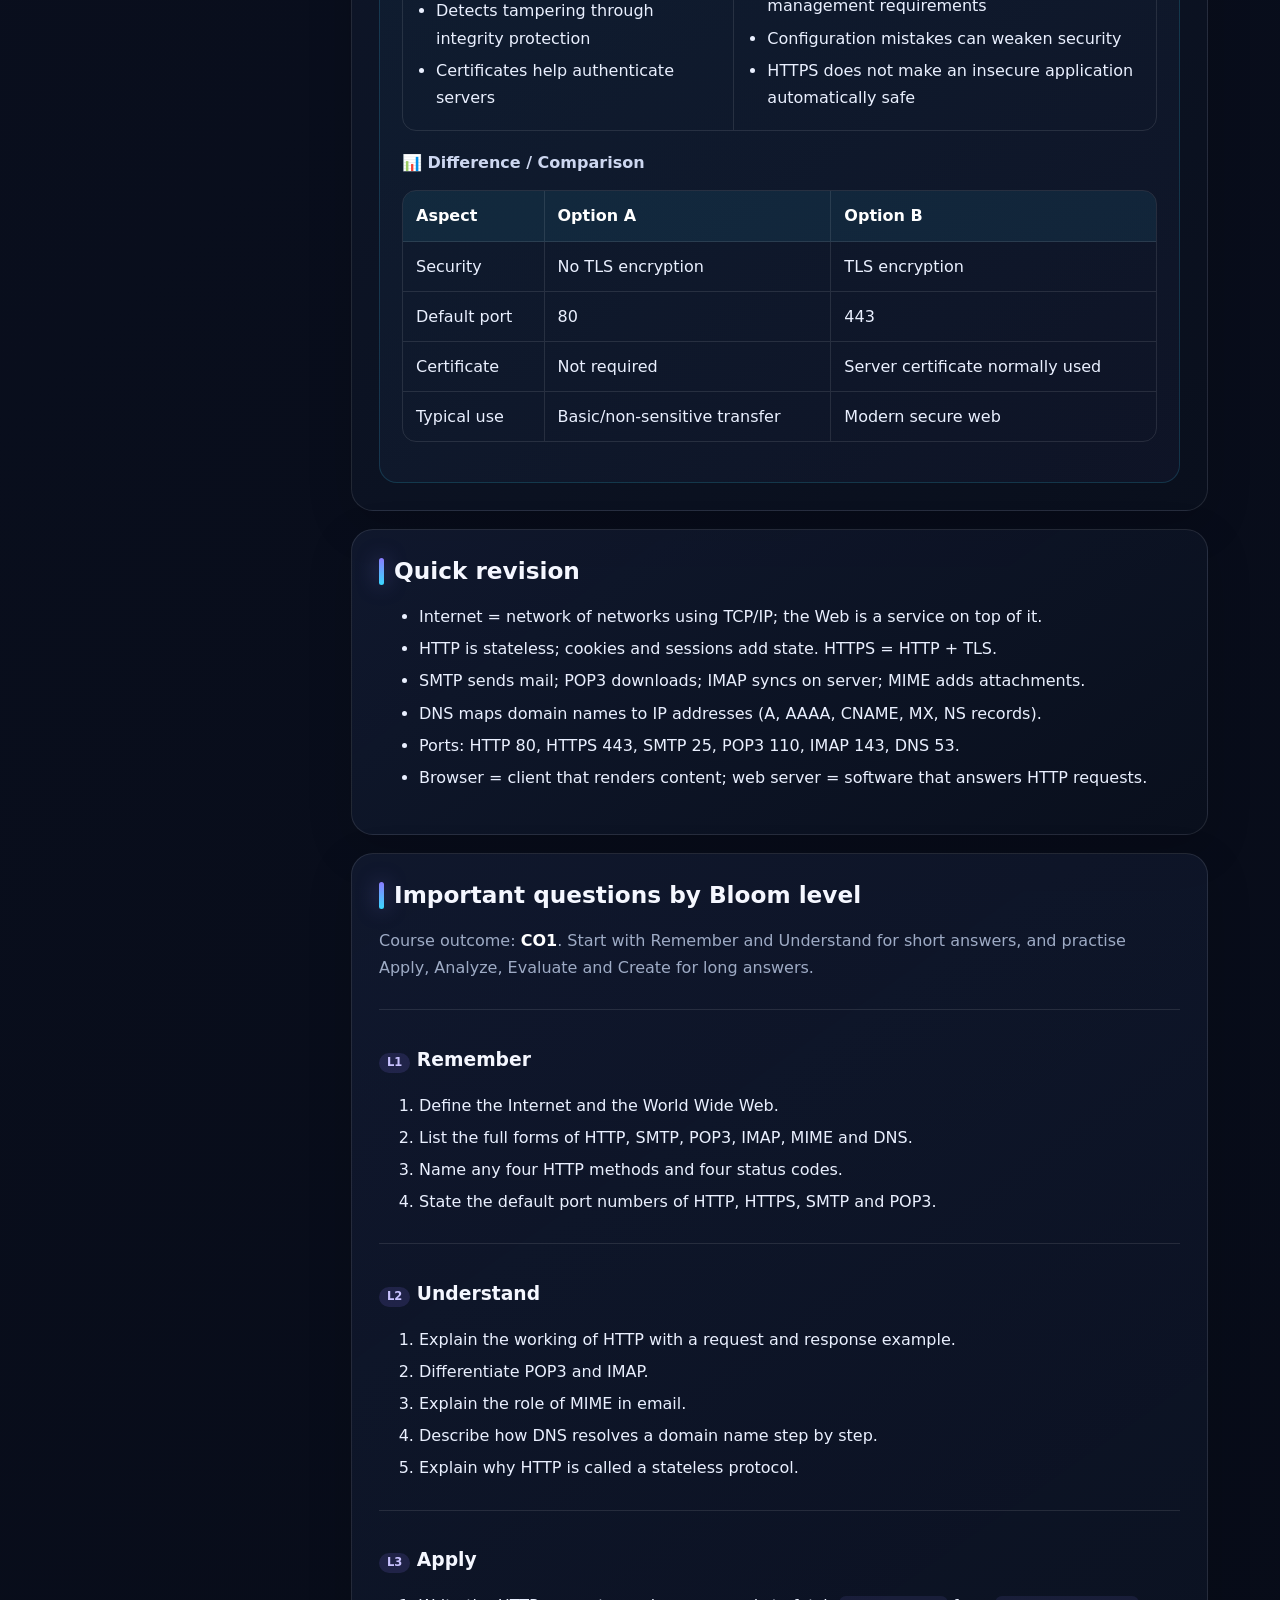
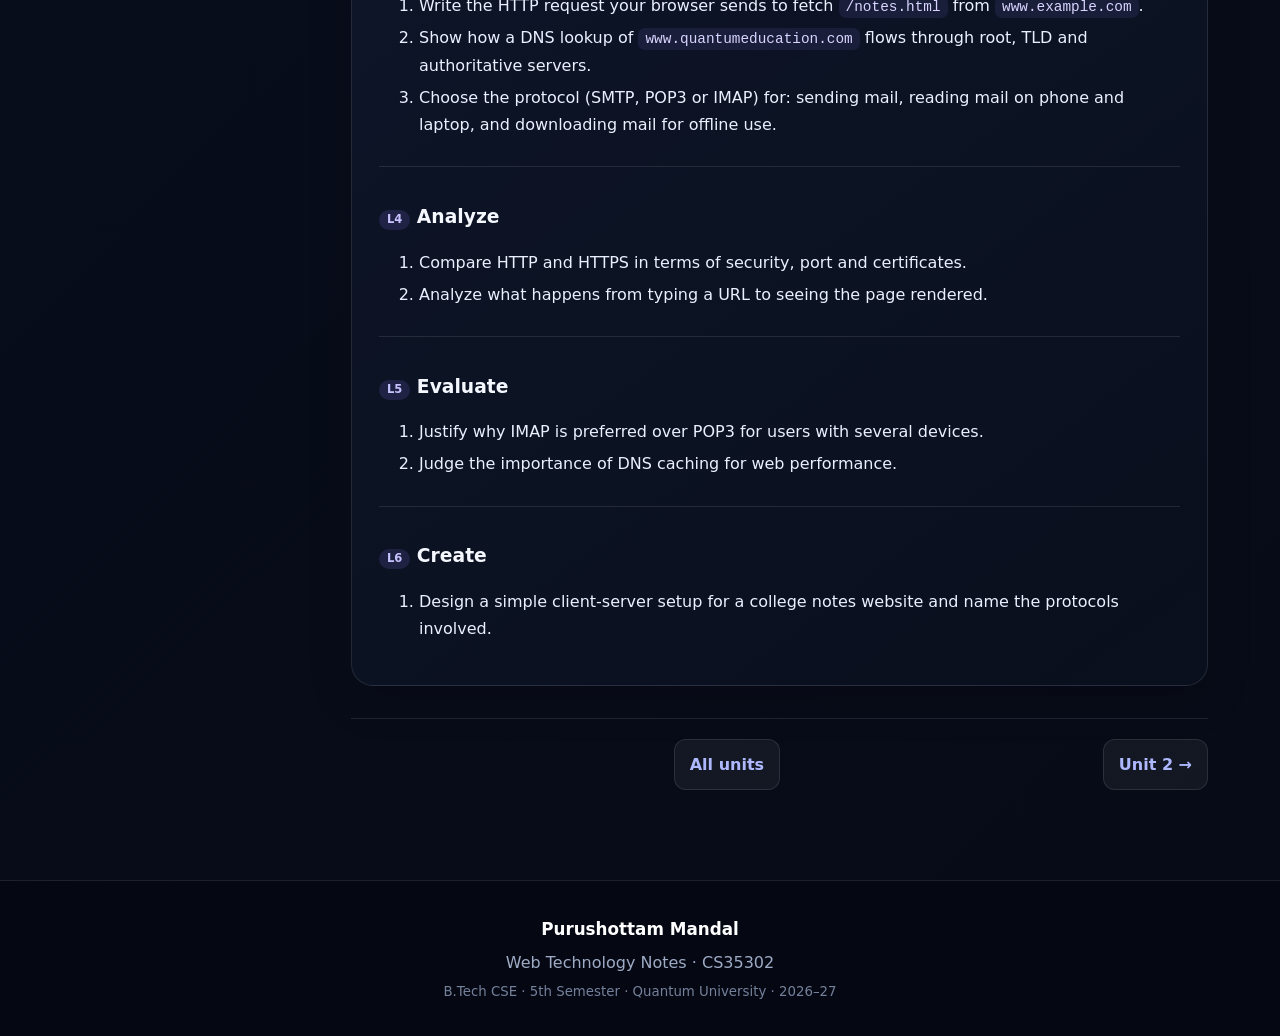
==== commit db4f3794: "Update header with new branding and logo Added a new header section with branding and logo." ====
--- a/unit-1.html
+++ b/unit-1.html
@@ -8,7 +8,28 @@
 <link href="style.css" rel="stylesheet"/>
 </head>
 <body>
-<header class="top"><div class="top-inner"><a class="brand" href="../index.html"><span class="brand-mark">PM</span><span class="brand-copy"><span class="brand-name">PURUSHOTTAM MANDAL</span><span class="brand-subtitle">Web Technology Notes</span></span></a></div></header>
+<header class="top">
+
+    <div class="top-inner">
+
+        <a class="brand" href="index.html">
+
+            <img
+                src="./logo.png"
+                alt="Web Technology Notes Logo"
+                class="site-logo"
+            >
+
+            <span class="brand-copy">
+                <span class="brand-name">WEB TECHNOLOGY NOTES</span>
+                <span class="brand-subtitle">One Night Fight Solution</span>
+            </span>
+
+        </a>
+
+    </div>
+
+</header>
 <div class="layout"><aside class="toc"><p class="toc-title">In this unit</p><ul><li><a href="#history-of-the-internet">History of the Internet</a></li><li><a href="#world-wide-web-and-html">World Wide Web and HTML</a></li><li><a href="#protocols--http-and-smtp">Protocols: HTTP and SMTP</a></li><li><a href="#protocols--pop3--mime-and-imap">Protocols: POP3, MIME and IMAP</a></li><li><a href="#domain-name-server--dns">Domain Name Server (DNS)</a></li><li><a href="#web-browsers">Web browsers</a></li><li><a href="#web-servers">Web servers</a></li><li><a href="#client-server-model-and-ip-addressing">Client-server model and IP addressing</a></li><li><a href="#http-request-and-response">HTTP request and response</a></li><li><a href="#http-vs-https">HTTP vs HTTPS</a></li><li><a href="#quick-revision"><b>Quick revision</b></a></li><li><a href="#important-questions"><b>Important questions</b></a></li></ul></aside><main><h1>Unit 1: Internet and web basics</h1><section id="history-of-the-internet"><h2>History of the Internet</h2>
 <p>The Internet is a global network of networks that exchange data using the TCP/IP protocol suite.</p>
 <ul>
--- a/style.css
+++ b/style.css
@@ -824,3 +824,670 @@
         transition: none !important;
     }
 }
+/* =========================================
+   TOPIC VISUAL CARD
+========================================= */
+
+.topic-visual {
+    margin: 22px 0 28px;
+    border: 1px solid var(--line);
+    border-radius: 20px;
+    overflow: hidden;
+    background:
+        linear-gradient(
+            145deg,
+            rgba(139,124,255,.10),
+            rgba(57,216,255,.05)
+        );
+    box-shadow: 0 15px 40px rgba(0,0,0,.20);
+}
+
+.topic-visual img {
+    width: 100%;
+    max-height: 330px;
+    display: block;
+    object-fit: cover;
+}
+
+.topic-caption {
+    padding: 13px 17px;
+    color: var(--muted);
+    font-size: .85rem;
+    border-top: 1px solid var(--line);
+}
+
+
+/* =========================================
+   TOPIC INTRO BOX
+========================================= */
+
+.topic-intro {
+    margin: 20px 0;
+    padding: 20px;
+    border-radius: 18px;
+    border: 1px solid rgba(139,124,255,.20);
+    background:
+        linear-gradient(
+            135deg,
+            rgba(139,124,255,.08),
+            rgba(57,216,255,.05)
+        );
+}
+
+.topic-intro-title {
+    margin: 0 0 8px;
+    font-size: 1rem;
+    font-weight: 850;
+    color: #ffffff;
+}
+
+.topic-intro p {
+    margin: 0;
+    color: var(--muted);
+}
+
+
+/* =========================================
+   HOW IT WORKS
+========================================= */
+
+.flow-diagram {
+    display: flex;
+    align-items: center;
+    justify-content: center;
+    flex-wrap: wrap;
+    gap: 10px;
+    margin: 25px 0;
+}
+
+.flow-box {
+    min-width: 135px;
+    padding: 15px;
+    text-align: center;
+    border-radius: 15px;
+    border: 1px solid var(--line);
+    background: rgba(255,255,255,.045);
+    color: #ffffff;
+    font-weight: 750;
+    box-shadow: 0 8px 25px rgba(0,0,0,.15);
+}
+
+.flow-box small {
+    display: block;
+    margin-top: 4px;
+    color: var(--muted);
+    font-weight: 500;
+}
+
+.flow-arrow {
+    font-size: 1.5rem;
+    color: var(--secondary);
+    font-weight: 900;
+}
+
+
+/* =========================================
+   ADVANTAGE / DISADVANTAGE CARDS
+========================================= */
+
+.pros-cons {
+    display: grid;
+    grid-template-columns: 1fr 1fr;
+    gap: 15px;
+    margin: 25px 0;
+}
+
+.pros,
+.cons {
+    padding: 20px;
+    border-radius: 18px;
+    border: 1px solid var(--line);
+}
+
+.pros {
+    background: rgba(57,216,255,.055);
+}
+
+.cons {
+    background: rgba(255,121,198,.055);
+}
+
+.pros h3,
+.cons h3 {
+    margin-top: 0;
+    font-size: 1rem;
+}
+
+.pros ul,
+.cons ul {
+    margin-bottom: 0;
+}
+
+
+/* =========================================
+   REAL LIFE EXAMPLE
+========================================= */
+
+.real-example {
+    margin: 24px 0;
+    padding: 20px;
+    border-radius: 18px;
+    border-left: 4px solid var(--secondary);
+    background: rgba(57,216,255,.055);
+}
+
+.real-example h3 {
+    margin: 0 0 8px;
+    color: #ffffff;
+}
+
+.real-example p {
+    margin: 0;
+    color: var(--muted);
+}
+
+
+/* =========================================
+   MEMORY TRICK
+========================================= */
+
+.memory-trick {
+    margin: 24px 0;
+    padding: 20px;
+    border-radius: 18px;
+    border: 1px solid rgba(255,121,198,.20);
+    background:
+        linear-gradient(
+            135deg,
+            rgba(255,121,198,.07),
+            rgba(139,124,255,.06)
+        );
+}
+
+.memory-trick h3 {
+    margin: 0 0 8px;
+    color: #ffd7ee;
+}
+
+.memory-trick p {
+    margin: 0;
+    color: var(--muted);
+}
+
+
+/* =========================================
+   TOPIC TAGS
+========================================= */
+
+.topic-tags {
+    display: flex;
+    flex-wrap: wrap;
+    gap: 8px;
+    margin: 18px 0;
+}
+
+.topic-tag {
+    padding: 6px 11px;
+    border-radius: 999px;
+    border: 1px solid var(--line);
+    background: rgba(255,255,255,.045);
+    color: #cdd7f0;
+    font-size: .75rem;
+    font-weight: 750;
+}
+
+
+/* =========================================
+   IMPORTANT POINTS
+========================================= */
+
+.key-points {
+    margin: 24px 0;
+    padding: 20px;
+    border-radius: 18px;
+    background: rgba(139,124,255,.055);
+    border: 1px solid rgba(139,124,255,.18);
+}
+
+.key-points h3 {
+    margin: 0 0 12px;
+}
+
+.key-points li {
+    margin-bottom: 7px;
+}
+
+
+/* =========================================
+   MOBILE
+========================================= */
+
+@media (max-width: 650px) {
+
+    .pros-cons {
+        grid-template-columns: 1fr;
+    }
+
+    .topic-visual img {
+        max-height: 240px;
+    }
+
+    .flow-diagram {
+        flex-direction: column;
+    }
+
+    .flow-arrow {
+        transform: rotate(90deg);
+    }
+
+    .flow-box {
+        width: 100%;
+    }
+}
+/* =========================================
+   MODERN UNIT CARD DESIGN
+========================================= */
+
+.section-heading {
+    margin: 45px 0 25px;
+}
+
+.section-heading h2 {
+    margin: 5px 0;
+}
+
+.section-heading h2:before {
+    display: none;
+}
+
+.section-heading p {
+    color: var(--muted);
+    max-width: 720px;
+    margin: 8px 0 0;
+}
+
+.mini-label {
+    color: var(--secondary);
+    font-size: .72rem;
+    font-weight: 900;
+    letter-spacing: .15em;
+}
+
+
+/* UNIT GRID */
+
+.unit-grid {
+    display: grid;
+    grid-template-columns: repeat(2, minmax(0, 1fr));
+    gap: 22px;
+}
+
+
+/* UNIT CARD */
+
+.unit-card {
+    position: relative;
+    overflow: hidden;
+    border-radius: 24px;
+    border: 1px solid var(--line);
+    background:
+        linear-gradient(
+            145deg,
+            rgba(22,31,57,.94),
+            rgba(10,16,30,.90)
+        );
+    box-shadow:
+        0 18px 50px rgba(0,0,0,.20);
+
+    transition:
+        transform .3s ease,
+        border-color .3s ease,
+        box-shadow .3s ease;
+}
+
+.unit-card:hover {
+    transform: translateY(-8px);
+    border-color: rgba(139,124,255,.55);
+
+    box-shadow:
+        0 25px 70px rgba(0,0,0,.35),
+        0 0 35px rgba(139,124,255,.08);
+}
+
+
+/* IMAGE */
+
+.unit-image {
+    position: relative;
+    height: 210px;
+    overflow: hidden;
+    background: #10182d;
+}
+
+.unit-image img {
+    width: 100%;
+    height: 100%;
+    display: block;
+
+    object-fit: cover;
+
+    transition:
+        transform .5s ease,
+        filter .5s ease;
+}
+
+.unit-card:hover .unit-image img {
+    transform: scale(1.08);
+    filter: brightness(1.08);
+}
+
+
+/* IMAGE OVERLAY */
+
+.unit-image:after {
+    content: "";
+
+    position: absolute;
+    inset: 0;
+
+    background:
+        linear-gradient(
+            to top,
+            rgba(5,8,17,.90),
+            rgba(5,8,17,.05) 65%
+        );
+
+    pointer-events: none;
+}
+
+
+/* UNIT NUMBER */
+
+.unit-number {
+    position: absolute;
+
+    left: 17px;
+    bottom: 16px;
+
+    z-index: 2;
+
+    padding: 7px 12px;
+
+    border-radius: 999px;
+
+    background: rgba(7,11,23,.78);
+
+    border: 1px solid rgba(255,255,255,.14);
+
+    color: #fff;
+
+    font-size: .72rem;
+
+    font-weight: 900;
+
+    letter-spacing: .10em;
+
+    backdrop-filter: blur(10px);
+}
+
+
+/* CONTENT */
+
+.unit-content {
+    padding: 24px;
+}
+
+.unit-label {
+    color: var(--secondary);
+
+    font-size: .70rem;
+
+    font-weight: 900;
+
+    letter-spacing: .12em;
+}
+
+.unit-content h3 {
+    margin: 8px 0 9px;
+
+    font-size: 1.45rem;
+
+    letter-spacing: -.025em;
+}
+
+.unit-content p {
+    color: var(--muted);
+
+    margin: 0;
+
+    font-size: .92rem;
+
+    line-height: 1.65;
+}
+
+
+/* STATS */
+
+.unit-stats {
+    display: flex;
+    flex-wrap: wrap;
+
+    gap: 8px;
+
+    margin-top: 17px;
+}
+
+.unit-stats span {
+    padding: 6px 10px;
+
+    border-radius: 999px;
+
+    background: rgba(255,255,255,.045);
+
+    border: 1px solid var(--line);
+
+    color: #cbd4e8;
+
+    font-size: .72rem;
+}
+
+
+/* TOPIC TAGS */
+
+.topic-preview {
+    display: flex;
+
+    flex-wrap: wrap;
+
+    gap: 7px;
+
+    margin-top: 16px;
+}
+
+.topic-preview span {
+    padding: 5px 9px;
+
+    border-radius: 8px;
+
+    background: rgba(139,124,255,.08);
+
+    border: 1px solid rgba(139,124,255,.14);
+
+    color: #bfc7ff;
+
+    font-size: .72rem;
+}
+
+
+/* BUTTON */
+
+.unit-button {
+    display: flex;
+
+    align-items: center;
+
+    justify-content: space-between;
+
+    margin-top: 20px;
+
+    padding: 12px 15px;
+
+    border-radius: 13px;
+
+    text-decoration: none;
+
+    color: #fff;
+
+    font-size: .85rem;
+
+    font-weight: 800;
+
+    background:
+        linear-gradient(
+            135deg,
+            rgba(139,124,255,.22),
+            rgba(57,216,255,.12)
+        );
+
+    border: 1px solid rgba(139,124,255,.25);
+
+    transition: .25s ease;
+}
+
+.unit-button span {
+    font-size: 1.2rem;
+
+    transition: transform .25s ease;
+}
+
+.unit-button:hover {
+    color: #fff;
+
+    background:
+        linear-gradient(
+            135deg,
+            rgba(139,124,255,.38),
+            rgba(57,216,255,.20)
+        );
+
+    border-color: rgba(139,124,255,.55);
+}
+
+.unit-button:hover span {
+    transform: translateX(5px);
+}
+
+
+/* =========================================
+   STUDY FEATURES
+========================================= */
+
+.study-features {
+    display: grid;
+
+    grid-template-columns:
+        repeat(4, minmax(0, 1fr));
+
+    gap: 14px;
+
+    margin-top: 40px;
+}
+
+.feature-card {
+    padding: 22px;
+
+    border-radius: 18px;
+
+    border: 1px solid var(--line);
+
+    background:
+        linear-gradient(
+            145deg,
+            rgba(20,29,52,.72),
+            rgba(10,16,30,.68)
+        );
+
+    transition: .25s ease;
+}
+
+.feature-card:hover {
+    transform: translateY(-5px);
+
+    border-color:
+        rgba(57,216,255,.30);
+}
+
+.feature-icon {
+    width: 45px;
+    height: 45px;
+
+    display: grid;
+    place-items: center;
+
+    border-radius: 13px;
+
+    background:
+        rgba(139,124,255,.10);
+
+    border:
+        1px solid rgba(139,124,255,.18);
+
+    font-size: 1.25rem;
+
+    margin-bottom: 15px;
+}
+
+.feature-card h3 {
+    margin: 0 0 7px;
+
+    font-size: 1rem;
+}
+
+.feature-card p {
+    margin: 0;
+
+    color: var(--muted);
+
+    font-size: .82rem;
+
+    line-height: 1.6;
+}
+
+
+/* =========================================
+   RESPONSIVE
+========================================= */
+
+@media(max-width:900px) {
+
+    .unit-grid {
+        grid-template-columns: 1fr;
+    }
+
+    .study-features {
+        grid-template-columns:
+            repeat(2, minmax(0, 1fr));
+    }
+
+}
+
+
+@media(max-width:560px) {
+
+    .unit-image {
+        height: 180px;
+    }
+
+    .unit-content {
+        padding: 19px;
+    }
+
+    .unit-content h3 {
+        font-size: 1.25rem;
+    }
+
+    .study-features {
+        grid-template-columns: 1fr;
+    }
+
+}
